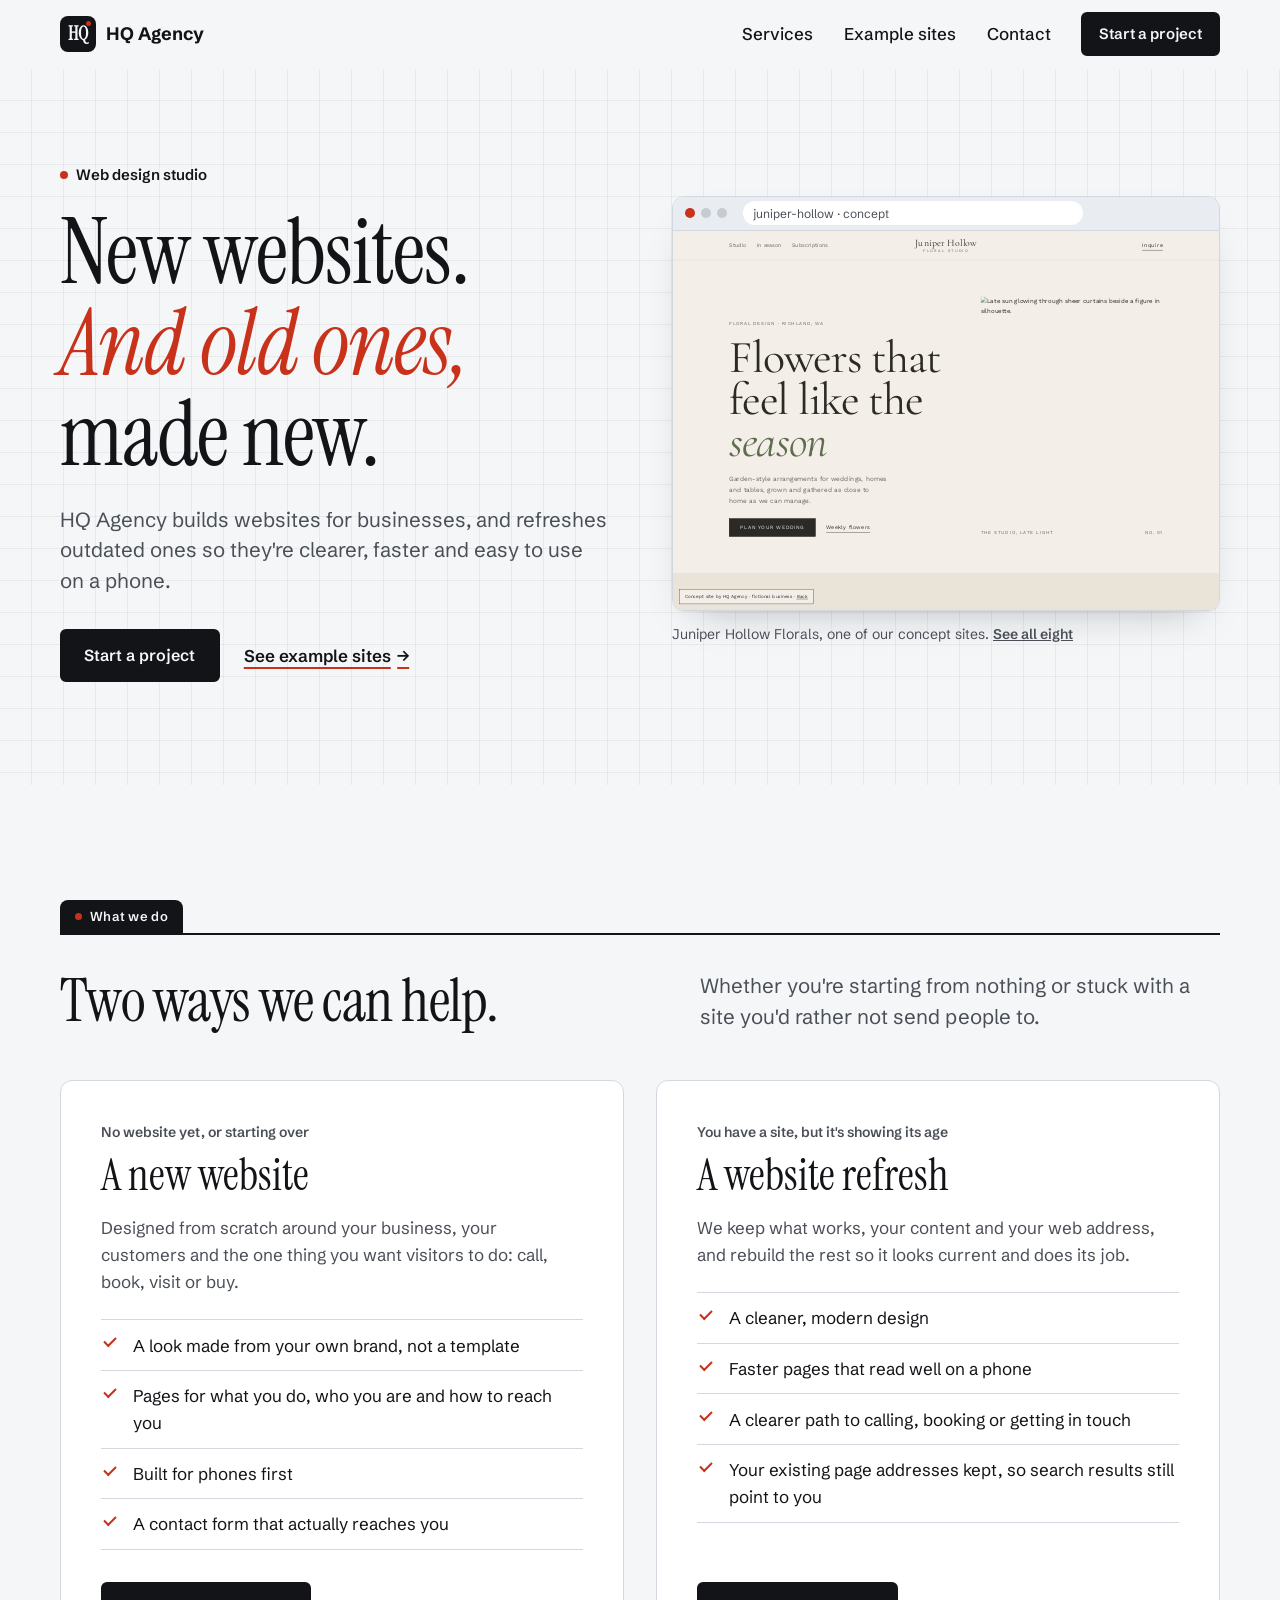
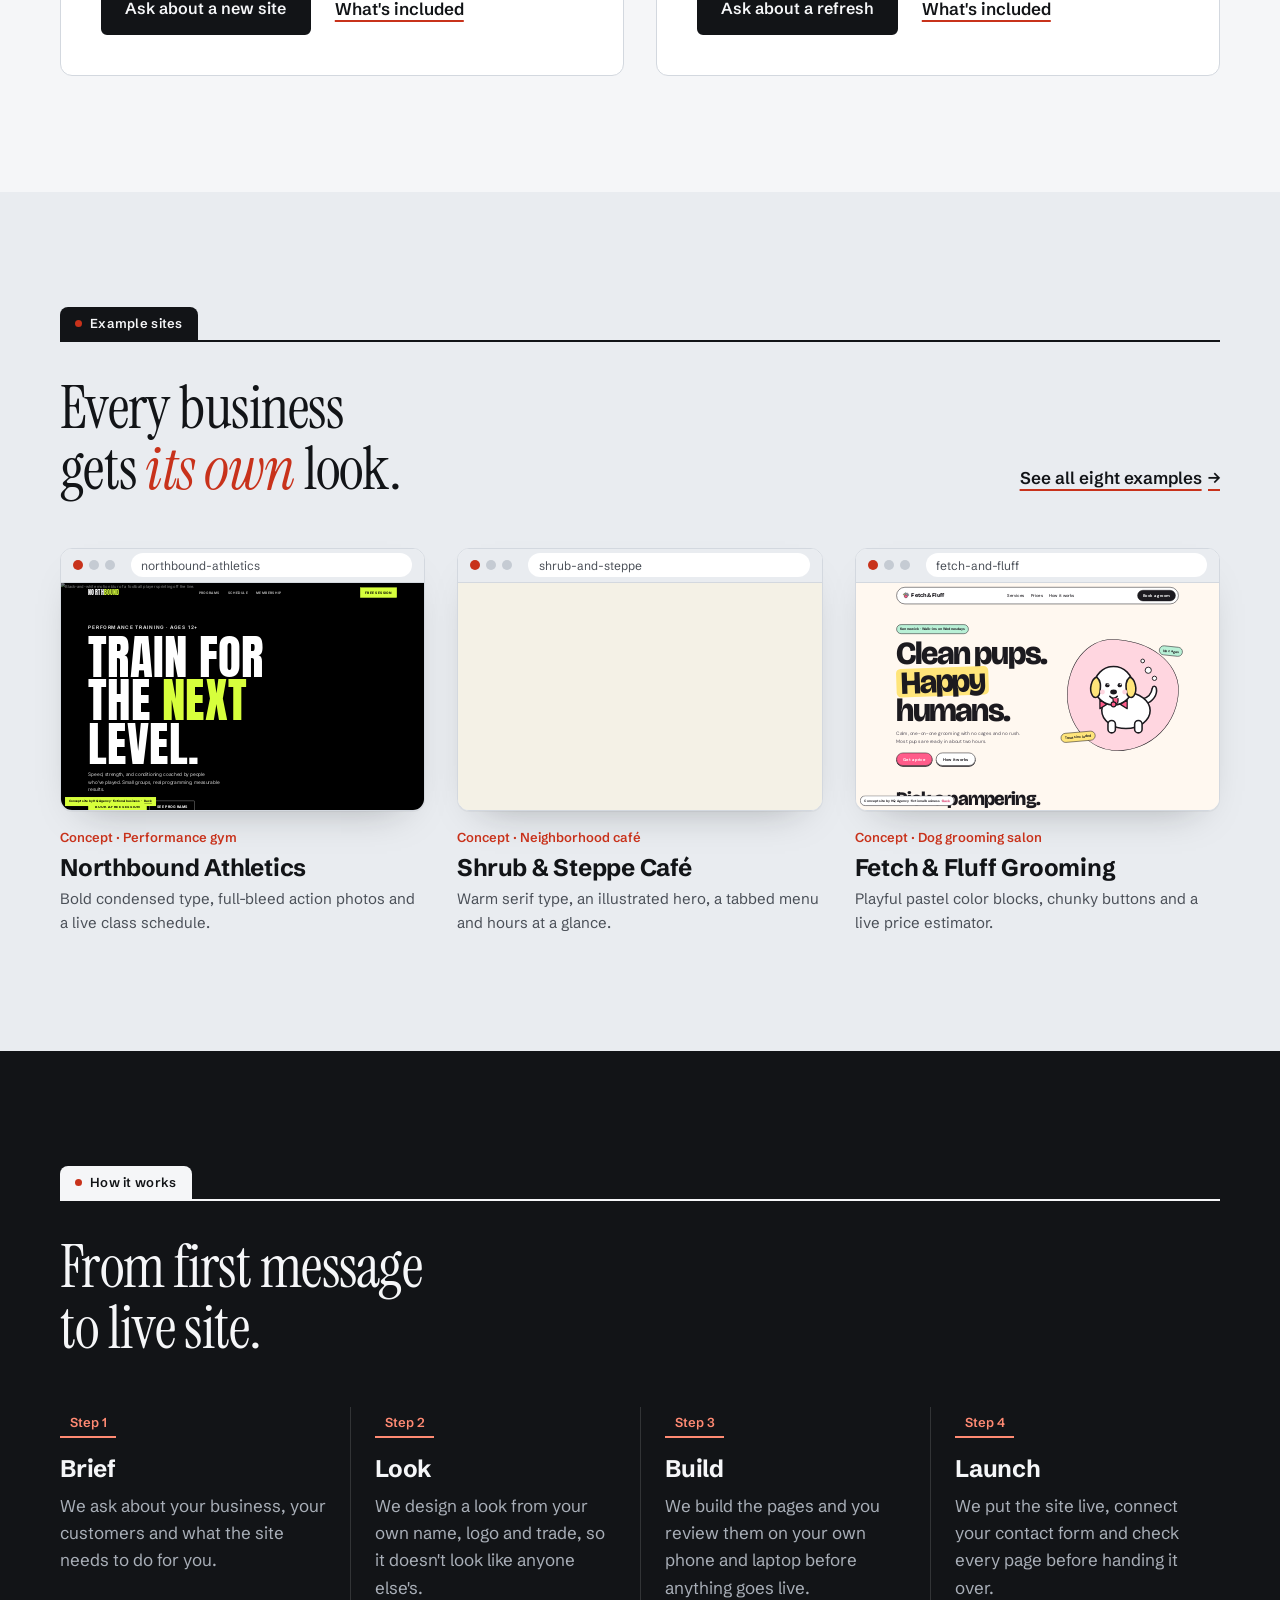
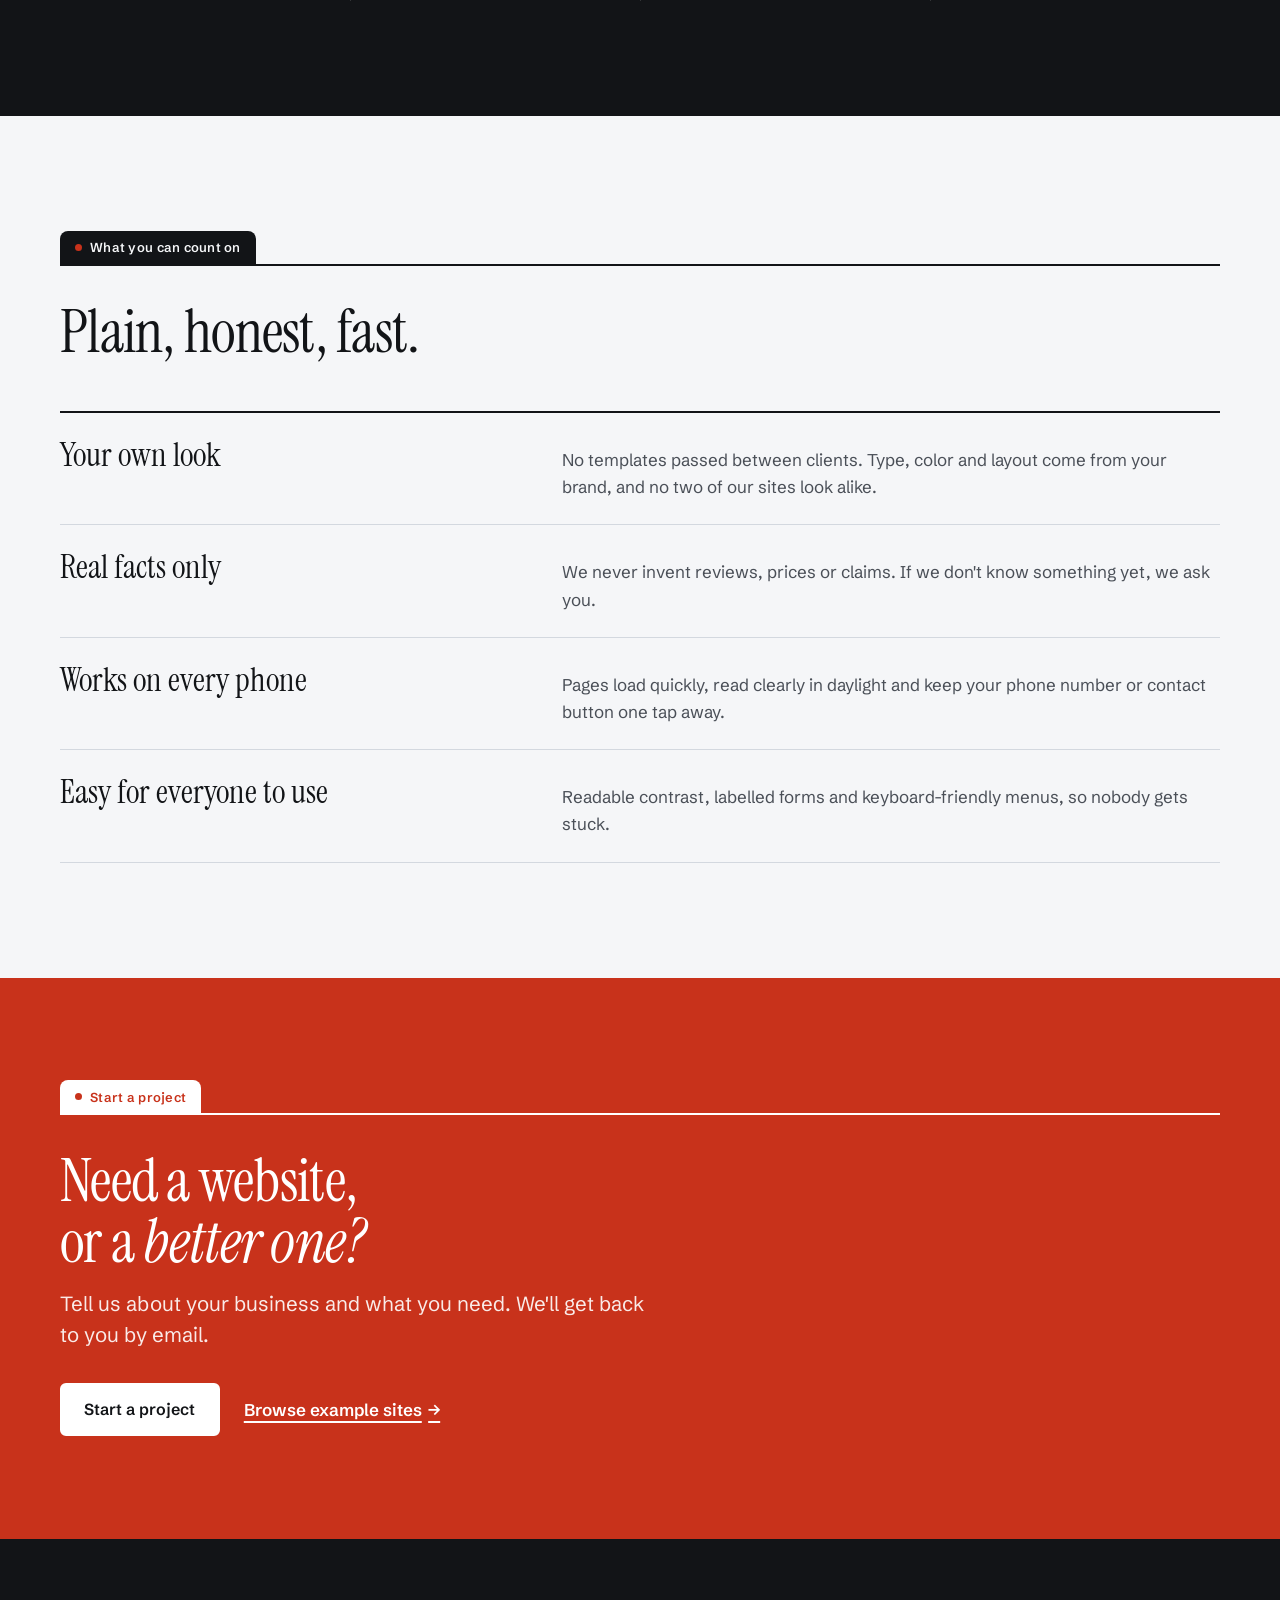
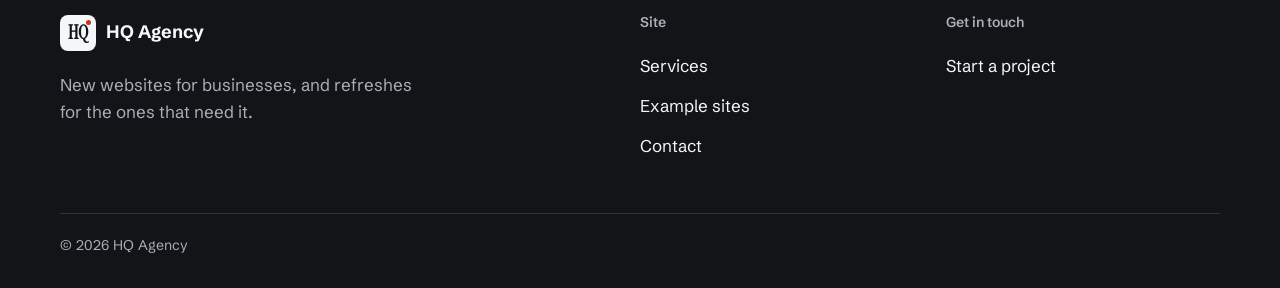
==== index.html @ f7edb9dc "HQ Agency website: home, services, example sites, contact Co-Authored-By: Claude Opus 5.5 <noreply@a" ====
<!doctype html>
<html lang="en">
<head>
  <meta charset="utf-8" />
  <meta name="viewport" content="width=device-width, initial-scale=1" />
  <title>HQ Agency | Website design and website refreshes</title>
  <meta name="description" content="HQ Agency designs new websites for businesses and refreshes old ones so they're clearer, faster and easier to use on a phone." />
  <meta name="theme-color" content="#f5f6f8" />
  <meta property="og:title" content="HQ Agency | Website design and website refreshes" />
  <meta property="og:description" content="New websites for businesses, and refreshes for old ones." />
  <meta property="og:type" content="website" />
  <link rel="icon" href="favicon.svg" type="image/svg+xml" />
  <link rel="preconnect" href="https://fonts.googleapis.com" />
  <link rel="preconnect" href="https://fonts.gstatic.com" crossorigin />
  <link rel="stylesheet" href="https://fonts.googleapis.com/css2?family=Instrument+Serif:ital@0;1&family=Schibsted+Grotesk:wght@400;500;600;700&display=swap" />
  <link rel="stylesheet" href="css/styles.css" />
  <script type="application/ld+json">
  { "@context": "https://schema.org", "@type": "ProfessionalService", "name": "HQ Agency", "description": "Website design for businesses: new websites and website refreshes." }
  </script>
</head>
<body>
  <a class="skip-link" href="#main">Skip to content</a>

  <header class="site-header">
    <div class="container site-header__inner">
      <a class="brand" href="index.html" aria-label="HQ Agency home"><span class="brand__mark" aria-hidden="true">HQ</span>HQ Agency</a>
      <button class="menu-toggle" type="button" aria-expanded="false" aria-controls="site-nav"><span>Menu</span></button>
      <nav class="nav" id="site-nav" aria-label="Main">
        <a href="services.html">Services</a>
        <a href="work.html">Example sites</a>
        <a href="contact.html">Contact</a>
        <a class="btn btn--sm" href="contact.html">Start a project</a>
      </nav>
    </div>
  </header>

  <main id="main">
    <section class="hero" aria-labelledby="hero-title">
      <div class="container hero__grid">
        <div>
          <p class="hero__label">Web design studio</p>
          <h1 class="display h1" id="hero-title">New websites. <em>And old ones,</em> made new.</h1>
          <p class="lede">HQ Agency builds websites for businesses, and refreshes outdated ones so they're clearer, faster and easy to use on a phone.</p>
          <div class="actions">
            <a class="btn" href="contact.html">Start a project</a>
            <a class="text-link" href="work.html">See example sites <span aria-hidden="true">&rarr;</span></a>
          </div>
        </div>
        <figure>
          <div class="browser hero__preview">
            <div class="browser__bar" aria-hidden="true"><i></i><i></i><i></i><span class="browser__url">juniper-hollow · concept</span></div>
            <div class="screen"><iframe src="examples/juniper-hollow/" title="Preview of the Juniper Hollow Florals concept site" tabindex="-1" aria-hidden="true"></iframe></div>
          </div>
          <figcaption class="hero__caption">Juniper Hollow Florals, one of our concept sites. <a href="work.html">See all eight</a></figcaption>
        </figure>
      </div>
    </section>

    <section class="section" aria-labelledby="offers-title">
      <div class="container">
        <p class="tab"><span>What we do</span></p>
        <div class="section-head">
          <h2 class="display h2" id="offers-title">Two ways we can help.</h2>
          <p class="lede">Whether you're starting from nothing or stuck with a site you'd rather not send people to.</p>
        </div>
        <div class="offers">
          <article class="offer">
            <p class="offer__kind">No website yet, or starting over</p>
            <h3>A new website</h3>
            <p>Designed from scratch around your business, your customers and the one thing you want visitors to do: call, book, visit or buy.</p>
            <ul class="checklist">
              <li>A look made from your own brand, not a template</li>
              <li>Pages for what you do, who you are and how to reach you</li>
              <li>Built for phones first</li>
              <li>A contact form that actually reaches you</li>
            </ul>
            <div class="actions">
              <a class="btn" href="contact.html?type=new">Ask about a new site</a>
              <a class="text-link" href="services.html#new">What's included</a>
            </div>
          </article>
          <article class="offer">
            <p class="offer__kind">You have a site, but it's showing its age</p>
            <h3>A website refresh</h3>
            <p>We keep what works, your content and your web address, and rebuild the rest so it looks current and does its job.</p>
            <ul class="checklist">
              <li>A cleaner, modern design</li>
              <li>Faster pages that read well on a phone</li>
              <li>A clearer path to calling, booking or getting in touch</li>
              <li>Your existing page addresses kept, so search results still point to you</li>
            </ul>
            <div class="actions">
              <a class="btn" href="contact.html?type=refresh">Ask about a refresh</a>
              <a class="text-link" href="services.html#refresh">What's included</a>
            </div>
          </article>
        </div>
      </div>
    </section>

    <section class="section band" aria-labelledby="work-title">
      <div class="container">
        <p class="tab"><span>Example sites</span></p>
        <div class="section-head">
          <h2 class="display h2" id="work-title">Every business gets <em>its own</em> look.</h2>
          <a class="text-link" href="work.html">See all eight examples <span aria-hidden="true">&rarr;</span></a>
        </div>
        <ul class="examples-grid is-3">
          <li class="example">
            <div class="browser">
              <div class="browser__bar" aria-hidden="true"><i></i><i></i><i></i><span class="browser__url">northbound-athletics</span></div>
              <div class="screen"><iframe src="examples/northbound-athletics/" title="Preview of the Northbound Athletics concept site" loading="lazy" tabindex="-1" aria-hidden="true"></iframe></div>
            </div>
            <div class="example__body">
              <p class="example__meta">Concept · Performance gym</p>
              <h3 class="h3"><a class="example__link" href="examples/northbound-athletics/" target="_blank" rel="noopener">Northbound Athletics<span class="visually-hidden"> (opens in a new tab)</span></a></h3>
              <p class="example__text">Bold condensed type, full-bleed action photos and a live class schedule.</p>
            </div>
          </li>
          <li class="example">
            <div class="browser">
              <div class="browser__bar" aria-hidden="true"><i></i><i></i><i></i><span class="browser__url">shrub-and-steppe</span></div>
              <div class="screen"><iframe src="examples/shrub-and-steppe/" title="Preview of the Shrub and Steppe Café concept site" loading="lazy" tabindex="-1" aria-hidden="true"></iframe></div>
            </div>
            <div class="example__body">
              <p class="example__meta">Concept · Neighborhood café</p>
              <h3 class="h3"><a class="example__link" href="examples/shrub-and-steppe/" target="_blank" rel="noopener">Shrub &amp; Steppe Café<span class="visually-hidden"> (opens in a new tab)</span></a></h3>
              <p class="example__text">Warm serif type, an illustrated hero, a tabbed menu and hours at a glance.</p>
            </div>
          </li>
          <li class="example">
            <div class="browser">
              <div class="browser__bar" aria-hidden="true"><i></i><i></i><i></i><span class="browser__url">fetch-and-fluff</span></div>
              <div class="screen"><iframe src="examples/fetch-and-fluff/" title="Preview of the Fetch and Fluff Grooming concept site" loading="lazy" tabindex="-1" aria-hidden="true"></iframe></div>
            </div>
            <div class="example__body">
              <p class="example__meta">Concept · Dog grooming salon</p>
              <h3 class="h3"><a class="example__link" href="examples/fetch-and-fluff/" target="_blank" rel="noopener">Fetch &amp; Fluff Grooming<span class="visually-hidden"> (opens in a new tab)</span></a></h3>
              <p class="example__text">Playful pastel color blocks, chunky buttons and a live price estimator.</p>
            </div>
          </li>
        </ul>
      </div>
    </section>

    <section class="section dark" aria-labelledby="process-title">
      <div class="container">
        <p class="tab"><span>How it works</span></p>
        <div class="section-head">
          <h2 class="display h2" id="process-title">From first message to live site.</h2>
        </div>
        <ol class="steps">
          <li><h3 class="h3">Brief</h3><p>We ask about your business, your customers and what the site needs to do for you.</p></li>
          <li><h3 class="h3">Look</h3><p>We design a look from your own name, logo and trade, so it doesn't look like anyone else's.</p></li>
          <li><h3 class="h3">Build</h3><p>We build the pages and you review them on your own phone and laptop before anything goes live.</p></li>
          <li><h3 class="h3">Launch</h3><p>We put the site live, connect your contact form and check every page before handing it over.</p></li>
        </ol>
      </div>
    </section>

    <section class="section" aria-labelledby="rules-title">
      <div class="container">
        <p class="tab"><span>What you can count on</span></p>
        <div class="section-head">
          <h2 class="display h2" id="rules-title">Plain, honest, fast.</h2>
        </div>
        <div class="rows">
          <div class="row"><h3>Your own look</h3><p>No templates passed between clients. Type, color and layout come from your brand, and no two of our sites look alike.</p></div>
          <div class="row"><h3>Real facts only</h3><p>We never invent reviews, prices or claims. If we don't know something yet, we ask you.</p></div>
          <div class="row"><h3>Works on every phone</h3><p>Pages load quickly, read clearly in daylight and keep your phone number or contact button one tap away.</p></div>
          <div class="row"><h3>Easy for everyone to use</h3><p>Readable contrast, labelled forms and keyboard-friendly menus, so nobody gets stuck.</p></div>
        </div>
      </div>
    </section>

    <section class="red cta" aria-labelledby="cta-title">
      <div class="container">
        <p class="tab"><span>Start a project</span></p>
        <h2 class="display h2" id="cta-title">Need a website, or a <em>better one?</em></h2>
        <p class="lede">Tell us about your business and what you need. We'll get back to you by email.</p>
        <div class="actions">
          <a class="btn btn--light" href="contact.html">Start a project</a>
          <a class="text-link" href="work.html">Browse example sites <span aria-hidden="true">&rarr;</span></a>
        </div>
      </div>
    </section>
  </main>

  <footer class="site-footer">
    <div class="container">
      <div class="footer__top">
        <div>
          <a class="brand" href="index.html"><span class="brand__mark" aria-hidden="true">HQ</span>HQ Agency</a>
          <p class="footer__blurb">New websites for businesses, and refreshes for the ones that need it.</p>
        </div>
        <div class="footer__col">
          <h2>Site</h2>
          <ul>
            <li><a href="services.html">Services</a></li>
            <li><a href="work.html">Example sites</a></li>
            <li><a href="contact.html">Contact</a></li>
          </ul>
        </div>
        <div class="footer__col">
          <h2>Get in touch</h2>
          <ul>
            <li><a href="contact.html">Start a project</a></li>
            <li data-hq-wrap><span data-hq="email"></span></li>
            <li data-hq-wrap><span data-hq="phone"></span></li>
            <li data-hq-wrap><span data-hq="instagram"></span></li>
          </ul>
        </div>
      </div>
      <div class="footer__bottom">
        <p>&copy; <span data-year>2026</span> HQ Agency</p>
        <p data-hq-wrap><span data-hq="location"></span></p>
      </div>
    </div>
  </footer>

  <script src="js/config.js"></script>
  <script src="js/main.js"></script>
</body>
</html>
---- css/styles.css ----
/* =========================================================================
   HQ Agency: site styles
   Look (see BRIEF.md → Distinctness): Instrument Serif display in sentence
   case + Schibsted Grotesk text, cool white with ink and one signal red,
   browser-window frames, tab-shaped section labels, faint wireframe grid.
   ========================================================================= */

:root {
  /* Color. Contrast notes are against the background named. */
  --bg:        #f5f6f8;  /* cool white page background */
  --bg-2:      #e9ecf0;  /* alternate band */
  --surface:   #ffffff;  /* cards, form fields */
  --ink:       #121417;  /* text, dark sections (≈17.5:1 on --bg) */
  --ink-2:     #1d2025;  /* placeholders and panels on dark */
  --text-2:    #4a4f57;  /* secondary text (≈7.9:1 on --bg) */
  --line:      #d3d8df;  /* rules on light */
  --on-ink:    #f5f6f8;  /* text on ink (≈17.5:1) */
  --on-ink-2:  #a9afb8;  /* secondary text on ink (≈8.4:1) */
  --line-ink:  rgba(245, 246, 248, 0.14);
  --red:       #c8321b;  /* signal red: white on red ≈5.3:1, red on --bg ≈4.9:1 */
  --red-dark:  #a82814;  /* hover */
  --error:     #b0261a;
  --grid:      rgba(18, 20, 23, 0.055); /* wireframe grid lines */

  /* Type */
  --font-display: "Instrument Serif", Georgia, "Times New Roman", serif;
  --font-sans: "Schibsted Grotesk", "Helvetica Neue", Arial, system-ui, sans-serif;

  /* Layout */
  --max: 1240px;
  --gutter: clamp(1rem, 4vw, 2.5rem);
  --section: clamp(4rem, 9vw, 7.5rem);
  --radius: 6px;       /* buttons, fields */
  --radius-lg: 12px;   /* browser frames */
  --header-h: 68px;
  --ease: cubic-bezier(0.25, 0.8, 0.25, 1);
}

/* ---------- Base ---------- */
*, *::before, *::after { box-sizing: border-box; }
html { -webkit-text-size-adjust: 100%; scroll-padding-top: calc(var(--header-h) + 1rem); }
body {
  margin: 0;
  background: var(--bg);
  color: var(--ink);
  font-family: var(--font-sans);
  font-size: 1.0625rem;
  line-height: 1.6;
  -webkit-font-smoothing: antialiased;
}
img, iframe { display: block; max-width: 100%; }
img { height: auto; }
a { color: inherit; }
h1, h2, h3, p, ul, ol, dl, dd, figure { margin: 0; }
ul, ol { padding: 0; list-style: none; }
button, input, select, textarea { font: inherit; color: inherit; }

:focus-visible { outline: 3px solid var(--red); outline-offset: 3px; border-radius: 2px; }
.dark :focus-visible, .red :focus-visible { outline-color: var(--on-ink); }

.visually-hidden {
  position: absolute !important; width: 1px; height: 1px; padding: 0; margin: -1px;
  overflow: hidden; clip: rect(0 0 0 0); white-space: nowrap; border: 0;
}
.skip-link {
  position: absolute; left: 1rem; top: -100px; z-index: 100;
  background: var(--ink); color: var(--on-ink); padding: 0.75rem 1rem; border-radius: var(--radius);
  text-decoration: none; font-weight: 600;
}
.skip-link:focus { top: 1rem; }

.container { width: 100%; max-width: var(--max); margin-inline: auto; padding-inline: var(--gutter); }
.section { padding-block: var(--section); }
.band { background: var(--bg-2); }
.dark { background: var(--ink); color: var(--on-ink); }
.red { background: var(--red); color: #fff; }

/* ---------- Type ---------- */
.display {
  font-family: var(--font-display);
  font-weight: 400;
  line-height: 1.02;
  letter-spacing: -0.012em;
  text-wrap: balance;
}
.h1 { font-size: clamp(2.75rem, 7vw, 5.75rem); max-width: 15ch; }
.h2 { font-size: clamp(2.2rem, 4.8vw, 3.75rem); max-width: 18ch; }
.h3 { font-size: clamp(1.25rem, 2vw, 1.5rem); font-weight: 700; line-height: 1.25; letter-spacing: -0.01em; }
.display em { font-style: italic; color: var(--red); }
.dark .display em { color: #ff8a73; } /* ≈7.6:1 on ink */
.red .display em { color: #fff; }
.lede { font-size: clamp(1.125rem, 1.6vw, 1.3rem); line-height: 1.5; color: var(--text-2); max-width: 46ch; }
.dark .lede { color: var(--on-ink-2); }
.prose { color: var(--text-2); max-width: 62ch; }
.prose p + p { margin-top: 1em; }
.muted { color: var(--text-2); }
.dark .muted { color: var(--on-ink-2); }

/* Section label: a browser tab sitting on a rule */
.tab {
  display: flex; align-items: flex-end;
  border-bottom: 2px solid currentColor;
  margin-bottom: clamp(1.5rem, 3vw, 2.25rem);
  font-size: 0.8125rem; font-weight: 600; letter-spacing: 0.02em;
}
.tab span {
  display: inline-flex; align-items: center; gap: 0.5rem;
  padding: 0.4rem 0.95rem 0.35rem;
  background: var(--ink); color: var(--on-ink);
  border-radius: 8px 8px 0 0;
}
.tab span::before { content: ""; width: 7px; height: 7px; border-radius: 50%; background: var(--red); }
.dark .tab span { background: var(--on-ink); color: var(--ink); }
.red .tab span { background: #fff; color: var(--red); }
.red .tab span::before { background: var(--red); }

/* ---------- Buttons & links ---------- */
.btn {
  display: inline-flex; align-items: center; justify-content: center; gap: 0.5rem;
  min-height: 50px; padding: 0.75rem 1.4rem;
  border: 2px solid var(--ink); border-radius: var(--radius);
  background: var(--ink); color: var(--on-ink);
  font-weight: 600; font-size: 1rem; text-decoration: none; cursor: pointer;
  transition: background 0.2s, border-color 0.2s, color 0.2s;
}
.btn:hover { background: var(--red); border-color: var(--red); color: #fff; }
.btn--outline { background: transparent; color: var(--ink); }
.btn--outline:hover { background: var(--ink); border-color: var(--ink); color: var(--on-ink); }
.btn--light { background: #fff; border-color: #fff; color: var(--ink); }
.btn--light:hover { background: var(--ink); border-color: var(--ink); color: #fff; }
.btn--sm { min-height: 44px; padding: 0.5rem 1rem; font-size: 0.9375rem; }
.text-link {
  display: inline-flex; align-items: center; gap: 0.4rem; min-height: 44px;
  font-weight: 600; text-decoration: underline; text-decoration-thickness: 2px; text-underline-offset: 5px;
  text-decoration-color: var(--red);
}
.text-link:hover { color: var(--red); }
.dark .text-link { text-decoration-color: #ff8a73; }
.dark .text-link:hover { color: #ff8a73; }
.actions { display: flex; flex-wrap: wrap; align-items: center; gap: 0.75rem 1.5rem; }

/* ---------- Header ---------- */
.site-header {
  position: sticky; top: 0; z-index: 50;
  background: var(--bg);
  border-bottom: 1px solid transparent;
  transition: border-color 0.2s;
}
.site-header.is-scrolled { border-bottom-color: var(--line); }
.site-header__inner { display: flex; align-items: center; gap: 1.5rem; height: var(--header-h); }
.brand { display: inline-flex; align-items: center; gap: 0.6rem; text-decoration: none; font-weight: 700; font-size: 1.125rem; white-space: nowrap; min-height: 44px; }
.brand__mark {
  display: grid; place-items: center; width: 36px; height: 36px;
  background: var(--ink); color: var(--on-ink); border-radius: 8px;
  font-family: var(--font-display); font-size: 1.2rem; line-height: 1; letter-spacing: 0.01em;
  position: relative;
}
.brand__mark::after { content: ""; position: absolute; top: 5px; right: 5px; width: 5px; height: 5px; border-radius: 50%; background: var(--red); }
.nav { margin-left: auto; display: flex; align-items: center; gap: 0.25rem; }
.nav a:not(.btn) {
  display: inline-flex; align-items: center; min-height: 44px; padding: 0 0.85rem;
  text-decoration: none; font-weight: 500; border-radius: var(--radius);
}
.nav a:not(.btn):hover { background: var(--bg-2); }
.nav a[aria-current="page"] { text-decoration: underline; text-decoration-color: var(--red); text-decoration-thickness: 2px; text-underline-offset: 6px; }
.nav .btn { margin-left: 0.75rem; }
.menu-toggle { display: none; }

@media (max-width: 760px) {
  .menu-toggle {
    display: inline-flex; align-items: center; gap: 0.5rem; margin-left: auto;
    min-height: 44px; padding: 0 1rem; border: 2px solid var(--ink); border-radius: var(--radius);
    background: transparent; font-weight: 600; cursor: pointer;
  }
  .nav {
    position: fixed; inset: var(--header-h) 0 0; z-index: 49;
    flex-direction: column; align-items: stretch; gap: 0;
    padding: 1rem var(--gutter) 2rem; background: var(--bg);
    border-top: 1px solid var(--line);
    visibility: hidden; opacity: 0; transition: opacity 0.2s, visibility 0.2s;
  }
  .nav.is-open { visibility: visible; opacity: 1; }
  .nav a:not(.btn) { font-family: var(--font-display); font-size: 2.25rem; min-height: 64px; padding: 0; border-bottom: 1px solid var(--line); border-radius: 0; }
  .nav a:not(.btn):hover { background: none; color: var(--red); }
  .nav .btn { margin: 1.5rem 0 0; }
  body.menu-open { overflow: hidden; }
}

/* ---------- Browser frame (the site's motif) ---------- */
.browser {
  background: var(--surface);
  border: 1px solid var(--line);
  border-radius: var(--radius-lg);
  overflow: hidden;
  box-shadow: 0 1px 0 rgba(18, 20, 23, 0.04), 0 18px 40px -24px rgba(18, 20, 23, 0.35);
}
.browser__bar {
  display: flex; align-items: center; gap: 6px; height: 34px; padding: 0 12px;
  background: var(--bg-2); border-bottom: 1px solid var(--line);
}
.browser__bar i { width: 10px; height: 10px; border-radius: 50%; background: #c5cbd3; }
.browser__bar i:first-child { background: var(--red); }
.browser__url {
  margin-left: 10px; flex: 1; min-width: 0; max-width: 340px;
  padding: 0.15rem 0.65rem; border-radius: 999px; background: var(--surface);
  font-size: 0.75rem; color: var(--text-2); white-space: nowrap; overflow: hidden; text-overflow: ellipsis;
}
.dark .browser { background: var(--ink-2); border-color: var(--line-ink); box-shadow: none; }
.dark .browser__bar { background: #262a30; border-color: var(--line-ink); }
.dark .browser__bar i { background: #4a4f57; }
.dark .browser__bar i:first-child { background: #ff8a73; }
.dark .browser__url { background: var(--ink); color: var(--on-ink-2); }

/* Live preview: an iframe drawn at a real screen width, scaled to fit */
.screen { position: relative; overflow: hidden; aspect-ratio: var(--vw, 1440) / var(--vh, 900); background: var(--bg-2); }
.screen iframe {
  position: absolute; top: 0; left: 0; border: 0; max-width: none;
  width: calc(var(--vw, 1440) * 1px); height: calc(var(--vh, 900) * 1px);
  transform: scale(var(--s, 0.3)); transform-origin: 0 0;
  pointer-events: none;
}

/* ---------- Hero ---------- */
.hero {
  position: relative;
  padding-block: clamp(3rem, 7vw, 6rem) clamp(4rem, 8vw, 7rem);
  background-color: var(--bg);
  background-image:
    linear-gradient(var(--grid) 1px, transparent 1px),
    linear-gradient(90deg, var(--grid) 1px, transparent 1px);
  background-size: 32px 32px;
  background-position: -1px -1px;
}
.hero__grid { display: grid; grid-template-columns: 1fr; gap: clamp(2.5rem, 5vw, 4rem); align-items: center; }
@media (min-width: 960px) { .hero__grid { grid-template-columns: 6fr 6fr; } }
.hero__label { font-weight: 600; font-size: 0.9375rem; display: inline-flex; align-items: center; gap: 0.5rem; margin-bottom: 1.25rem; }
.hero__label::before { content: ""; width: 8px; height: 8px; border-radius: 50%; background: var(--red); }
.hero .lede { margin-top: 1.5rem; }
.hero .actions { margin-top: 2rem; }
.hero__preview { --vw: 1440; --vh: 1000; }
.hero__caption { margin-top: 0.75rem; font-size: 0.875rem; color: var(--text-2); }
.hero__caption a { font-weight: 600; }

/* ---------- Page intro (inner pages) ---------- */
.page-intro {
  padding-block: clamp(3rem, 7vw, 5.5rem) clamp(2.5rem, 5vw, 3.5rem);
  background-image:
    linear-gradient(var(--grid) 1px, transparent 1px),
    linear-gradient(90deg, var(--grid) 1px, transparent 1px);
  background-size: 32px 32px;
  background-position: -1px -1px;
  border-bottom: 1px solid var(--line);
}
.page-intro .lede { margin-top: 1.25rem; }

/* ---------- Section head ---------- */
.section-head { display: flex; flex-wrap: wrap; align-items: flex-end; justify-content: space-between; gap: 1rem 2rem; margin-bottom: clamp(2rem, 4vw, 3rem); }
.section-head .lede { max-width: 40ch; }

/* ---------- Two offers (new site / refresh) ---------- */
.offers { display: grid; gap: clamp(1.25rem, 3vw, 2rem); }
@media (min-width: 860px) { .offers { grid-template-columns: 1fr 1fr; } }
.offer {
  display: flex; flex-direction: column;
  background: var(--surface); border: 1px solid var(--line); border-radius: var(--radius-lg);
  padding: clamp(1.5rem, 3.5vw, 2.5rem);
}
.offer__kind { font-size: 0.875rem; font-weight: 600; color: var(--red); }
.offer h3 { font-family: var(--font-display); font-weight: 400; font-size: clamp(2rem, 3.6vw, 2.75rem); line-height: 1.05; margin: 0.5rem 0 1rem; }
.offer > p { color: var(--text-2); }
.checklist { margin: 1.5rem 0 2rem; display: grid; gap: 0; border-top: 1px solid var(--line); }
.checklist li { position: relative; padding: 0.7rem 0 0.7rem 2rem; border-bottom: 1px solid var(--line); }
.checklist li::before {
  content: ""; position: absolute; left: 0.2rem; top: 1.05rem; width: 12px; height: 7px;
  border-left: 2px solid var(--red); border-bottom: 2px solid var(--red); transform: rotate(-45deg);
}
.offer .actions { margin-top: auto; }
.dark .checklist, .dark .checklist li { border-color: var(--line-ink); }

/* ---------- Example cards ---------- */
.examples-grid { list-style: none; padding: 0; display: grid; gap: clamp(1.75rem, 3.5vw, 2.5rem) clamp(1.25rem, 2.5vw, 2rem); grid-template-columns: 1fr; }
@media (min-width: 700px) { .examples-grid { grid-template-columns: repeat(2, 1fr); } }
@media (min-width: 960px) { .examples-grid.is-3 { grid-template-columns: repeat(3, 1fr); } }
.examples-grid[data-view="tablet"] { --vw: 820; --vh: 1100; }
.examples-grid[data-view="phone"] { --vw: 390; --vh: 780; grid-template-columns: repeat(auto-fill, minmax(min(240px, 100%), 1fr)); }
.example { position: relative; display: flex; flex-direction: column; }
.examples-grid { --vw: 1440; --vh: 900; }
.example .browser { transition: transform 0.25s var(--ease), border-color 0.25s; }
.examples-grid[data-view="phone"] .example .browser { border-radius: 28px; padding: 8px; background: var(--ink); border-color: var(--ink); }
.examples-grid[data-view="phone"] .example .browser__bar,
.examples-grid[data-view="tablet"] .example .browser__bar { display: none; }
.examples-grid[data-view="phone"] .example .screen { border-radius: 21px; }
.examples-grid[data-view="tablet"] .example .browser { border-radius: 20px; padding: 10px; background: var(--ink); border-color: var(--ink); }
.examples-grid[data-view="tablet"] .example .screen { border-radius: 11px; }
.example:hover .browser { transform: translateY(-4px); }
.example__body { padding-top: 1rem; display: grid; gap: 0.3rem; }
.example__meta { font-size: 0.8125rem; font-weight: 600; color: var(--red); }
.dark .example__meta { color: #ff8a73; }
.example__text { color: var(--text-2); font-size: 0.9375rem; }
.dark .example__text { color: var(--on-ink-2); }
.example__link { justify-self: start; text-decoration: none; }
.example__link::after { content: ""; position: absolute; inset: 0; } /* whole card is the link target */
.example__link:hover { color: var(--red); }
.example__open { font-size: 0.875rem; font-weight: 600; text-decoration: underline; text-decoration-color: var(--red); text-underline-offset: 4px; }

.view-switch { display: inline-flex; gap: 4px; padding: 4px; border: 1px solid var(--line); border-radius: 10px; background: var(--surface); }
.view-switch button {
  min-height: 40px; padding: 0 1rem; border: 0; border-radius: 7px; background: transparent;
  font-weight: 600; font-size: 0.9375rem; cursor: pointer; color: var(--text-2);
}
.view-switch button:hover { color: var(--ink); }
.view-switch button[aria-pressed="true"] { background: var(--ink); color: var(--on-ink); }
.note {
  margin-top: clamp(2rem, 4vw, 3rem); padding: 1rem 1.25rem; border-left: 3px solid var(--red);
  background: var(--surface); color: var(--text-2); font-size: 0.9375rem; max-width: 70ch;
}

/* ---------- Process ---------- */
.steps { display: grid; gap: 0; counter-reset: step; border-top: 1px solid var(--line-ink); }
@media (min-width: 860px) { .steps { grid-template-columns: repeat(4, 1fr); border-top: 0; } }
.steps li { counter-increment: step; padding: 1.5rem 0; border-bottom: 1px solid var(--line-ink); }
@media (min-width: 860px) {
  .steps li { padding: 0 1.5rem 0 0; border-bottom: 0; }
  .steps li + li { padding-left: 1.5rem; border-left: 1px solid var(--line-ink); }
}
.steps li::before {
  content: "Step " counter(step);
  display: inline-block; margin-bottom: 1rem; padding: 0.2rem 0.6rem; border-radius: 6px 6px 0 0;
  border-bottom: 2px solid #ff8a73; font-size: 0.8125rem; font-weight: 600; color: #ff8a73;
}
.steps h3 { margin-bottom: 0.5rem; }
.steps p { color: var(--on-ink-2); }

/* ---------- Principles (text rows, no icon cards) ---------- */
.rows { border-top: 2px solid var(--ink); }
.row { display: grid; gap: 0.5rem 2rem; padding: 1.5rem 0; border-bottom: 1px solid var(--line); }
@media (min-width: 760px) { .row { grid-template-columns: 5fr 7fr; align-items: baseline; } }
.row h3 { font-family: var(--font-display); font-weight: 400; font-size: clamp(1.6rem, 2.6vw, 2.1rem); line-height: 1.1; }
.row p { color: var(--text-2); }

/* ---------- Split (services page) ---------- */
.split { display: grid; gap: clamp(2rem, 5vw, 4rem); }
@media (min-width: 900px) { .split { grid-template-columns: 5fr 7fr; align-items: start; } .split--flip > :first-child { order: 2; } }
.split + .split { margin-top: clamp(4rem, 8vw, 6rem); padding-top: clamp(4rem, 8vw, 6rem); border-top: 1px solid var(--line); }
.split h2 { margin-bottom: 1rem; }
.fit { margin-top: 1.5rem; }
.fit h3 { font-size: 1rem; font-weight: 700; margin-bottom: 0.5rem; }
.fit ul { display: flex; flex-wrap: wrap; gap: 0.5rem; }
.fit li { padding: 0.35rem 0.8rem; border: 1px solid var(--line); border-radius: 6px; background: var(--surface); font-size: 0.9375rem; }

/* ---------- CTA band ---------- */
.cta { padding-block: clamp(4rem, 8vw, 6.5rem); }
.cta .h2 { max-width: 20ch; }
.cta p.lede { color: rgba(255, 255, 255, 0.9); margin-top: 1rem; }
.cta .actions { margin-top: 2rem; }
.cta .text-link { text-decoration-color: #fff; }
.cta .text-link:hover { color: #fff; opacity: 0.85; }

/* ---------- Contact ---------- */
.contact-grid { display: grid; gap: clamp(2rem, 5vw, 3.5rem); }
@media (min-width: 960px) { .contact-grid { grid-template-columns: 7fr 4fr; align-items: start; } }
.form { display: grid; gap: 1.25rem; grid-template-columns: 1fr; }
@media (min-width: 640px) { .form { grid-template-columns: 1fr 1fr; } }
.field { display: grid; gap: 0.4rem; align-content: start; }
.field--full { grid-column: 1 / -1; }
.field label, .field legend { font-weight: 600; font-size: 0.9375rem; }
.field label span, .field legend span { font-weight: 400; color: var(--text-2); }
.field input, .field select, .field textarea {
  width: 100%; min-height: 50px; padding: 0.7rem 0.9rem;
  background: var(--surface); border: 1.5px solid #9aa1ab; border-radius: var(--radius);
}
.field textarea { min-height: 160px; resize: vertical; }
.field input:focus-visible, .field select:focus-visible, .field textarea:focus-visible { outline-offset: 1px; border-color: var(--ink); }
.field [aria-invalid="true"] { border-color: var(--error); }
.hint { font-size: 0.875rem; color: var(--text-2); }
.error { font-size: 0.875rem; font-weight: 600; color: var(--error); min-height: 0; }
.error:empty { display: none; }
.choices { border: 0; padding: 0; margin: 0; display: grid; gap: 0.5rem; }
.choices legend { margin-bottom: 0.4rem; padding: 0; }
.choice-row { display: flex; flex-wrap: wrap; gap: 0.5rem; }
.choice { position: relative; }
.choice input { position: absolute; opacity: 0; width: 1px; height: 1px; }
.choice label {
  display: inline-flex; align-items: center; min-height: 46px; padding: 0 1.1rem;
  border: 1.5px solid #9aa1ab; border-radius: var(--radius); background: var(--surface);
  font-weight: 500; cursor: pointer;
}
.choice input:checked + label { background: var(--ink); border-color: var(--ink); color: var(--on-ink); }
.choice input:focus-visible + label { outline: 3px solid var(--red); outline-offset: 2px; }
.hp { position: absolute; left: -9999px; width: 1px; height: 1px; overflow: hidden; }
.form__submit { grid-column: 1 / -1; display: flex; flex-wrap: wrap; align-items: center; gap: 1rem 1.5rem; }
.form__note { font-size: 0.875rem; color: var(--text-2); max-width: 46ch; }
.error-summary, .form-result {
  grid-column: 1 / -1; padding: 1rem 1.25rem; border-radius: var(--radius);
}
.error-summary { border: 2px solid var(--error); background: #fff; }
.error-summary ul { margin-top: 0.5rem; padding-left: 1.2rem; list-style: disc; }
.error-summary a { color: var(--error); font-weight: 600; }
.form-result { border: 2px solid var(--ink); background: var(--surface); }
.form-result.is-ok { border-color: #1f7a4a; }
.form-result.is-warn { border-color: var(--red); }
.form-result h2 { font-size: 1.125rem; margin-bottom: 0.25rem; }
.setup-notice { grid-column: 1 / -1; padding: 0.75rem 1rem; border: 1px dashed var(--red); border-radius: var(--radius); font-size: 0.875rem; }

.contact-card { border-radius: var(--radius-lg); padding: clamp(1.5rem, 3vw, 2rem); position: sticky; top: calc(var(--header-h) + 1.5rem); }
.contact-card h2 { font-family: var(--font-display); font-weight: 400; font-size: 2rem; line-height: 1.1; margin-bottom: 1.25rem; }
.next-steps { counter-reset: n; display: grid; gap: 1rem; }
.next-steps li { counter-increment: n; display: grid; grid-template-columns: 2rem 1fr; gap: 0.75rem; color: var(--on-ink-2); }
.next-steps li::before {
  content: counter(n); display: grid; place-items: center; width: 2rem; height: 2rem; border-radius: 50%;
  background: var(--on-ink); color: var(--ink); font-weight: 700; font-size: 0.875rem;
}
.next-steps strong { color: var(--on-ink); display: block; }
.contact-card__direct { margin-top: 1.5rem; padding-top: 1.25rem; border-top: 1px solid var(--line-ink); }
.contact-card__direct a { font-weight: 600; color: var(--on-ink); }

/* ---------- Footer ---------- */
.site-footer { background: var(--ink); color: var(--on-ink); padding-block: clamp(3rem, 6vw, 4.5rem) 2rem; }
.footer__top { display: grid; gap: 2rem; }
@media (min-width: 760px) { .footer__top { grid-template-columns: 2fr 1fr 1fr; } }
.footer__top .brand__mark { background: var(--on-ink); color: var(--ink); }
.footer__blurb { margin-top: 1rem; color: var(--on-ink-2); max-width: 36ch; }
.footer__col h2 { font-size: 0.875rem; font-weight: 600; color: var(--on-ink-2); margin-bottom: 0.75rem; }
.footer__col a { display: inline-flex; min-height: 40px; align-items: center; text-decoration: none; }
.footer__col a:hover { text-decoration: underline; text-decoration-color: #ff8a73; text-underline-offset: 4px; }
.footer__bottom { margin-top: 3rem; padding-top: 1.25rem; border-top: 1px solid var(--line-ink); display: flex; flex-wrap: wrap; justify-content: space-between; gap: 0.5rem 1.5rem; font-size: 0.875rem; color: var(--on-ink-2); }

/* ---------- Motion ---------- */
@media (prefers-reduced-motion: reduce) {
  *, *::before, *::after { transition: none !important; animation: none !important; scroll-behavior: auto !important; }
  .example:hover .browser { transform: none; }
}
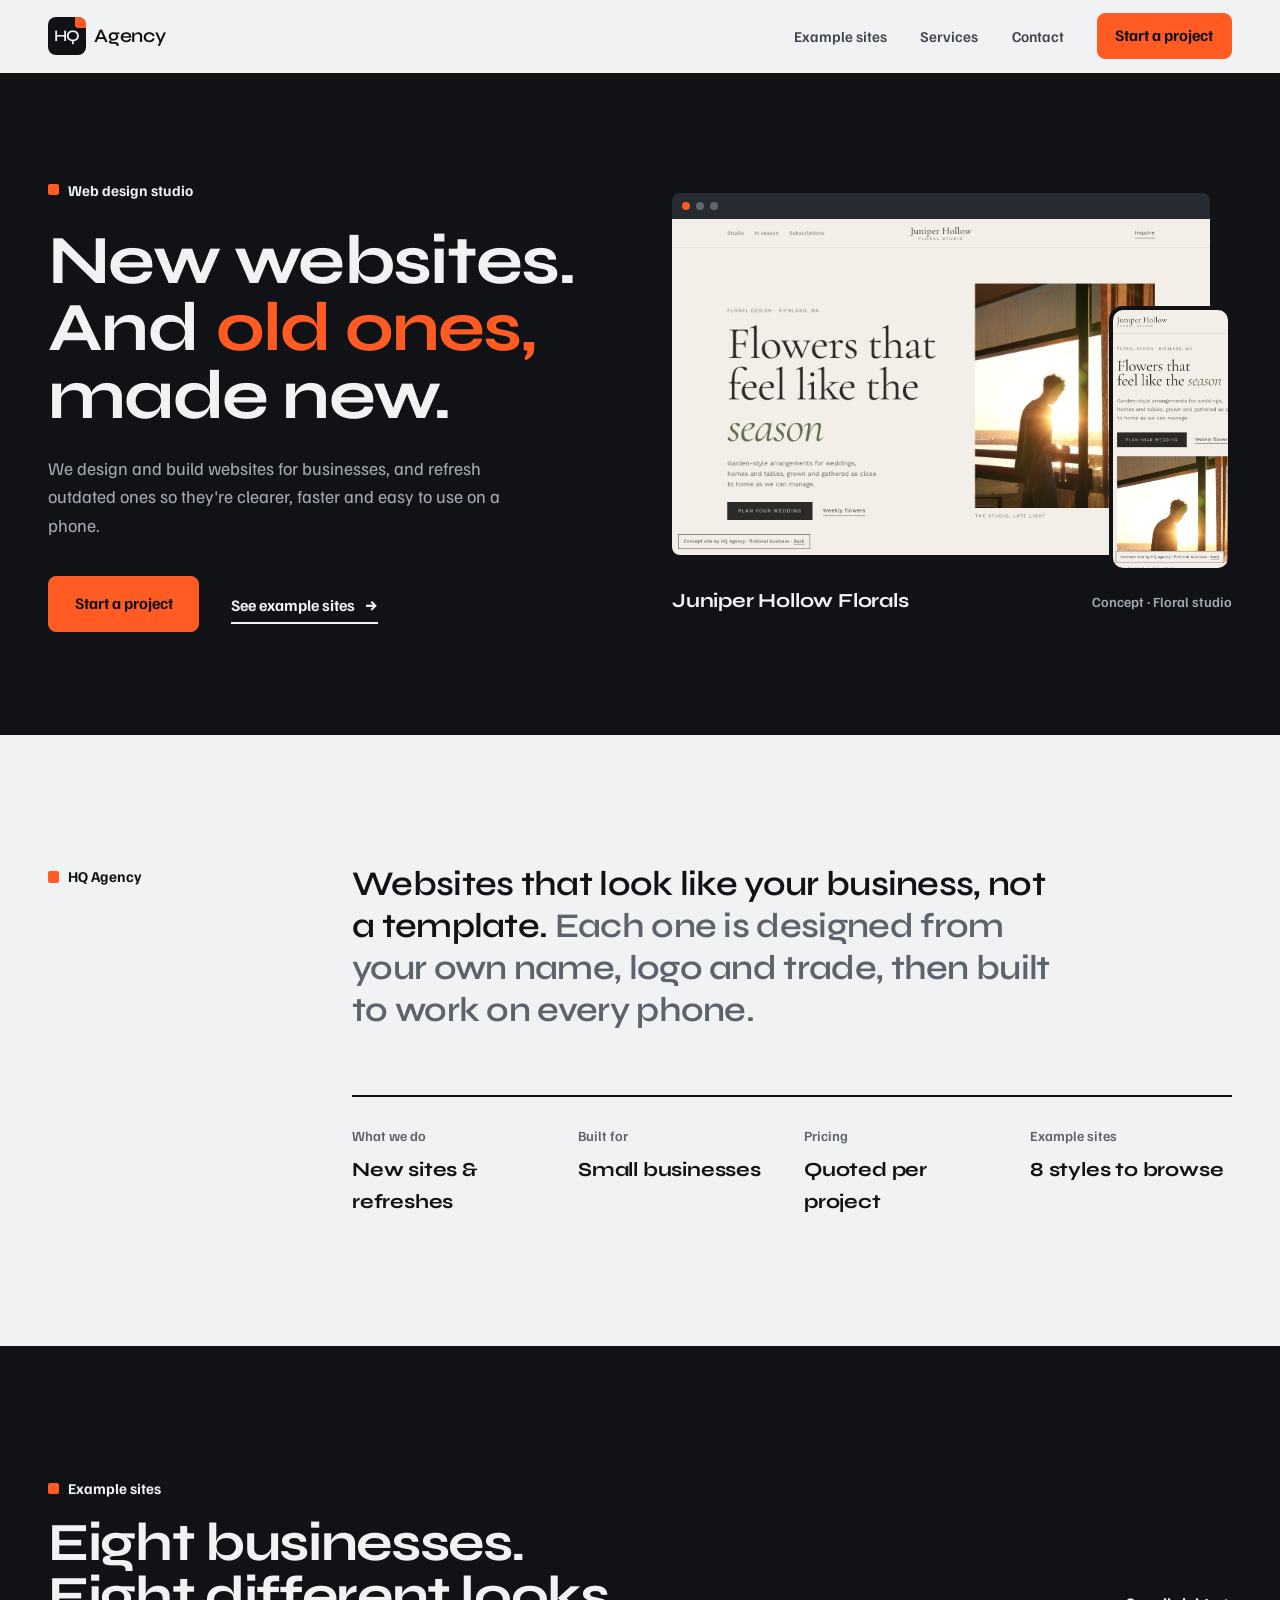
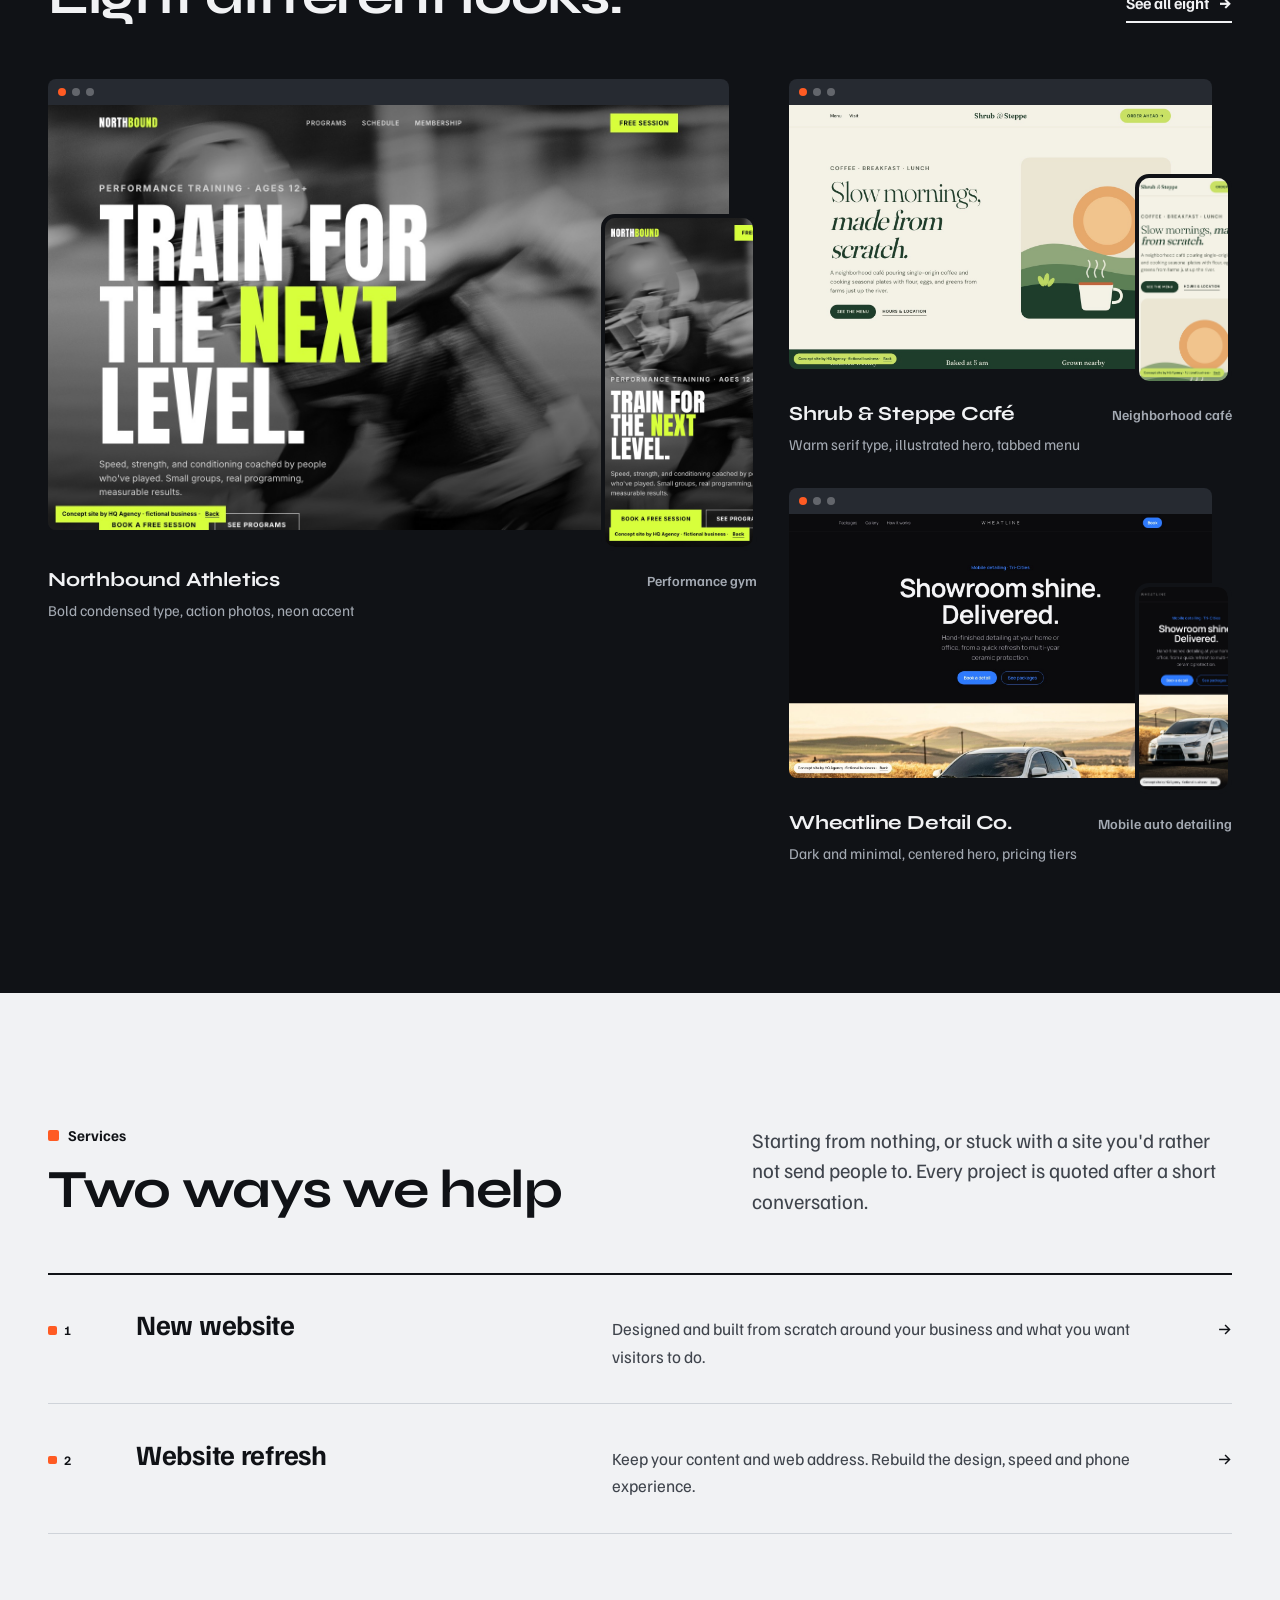
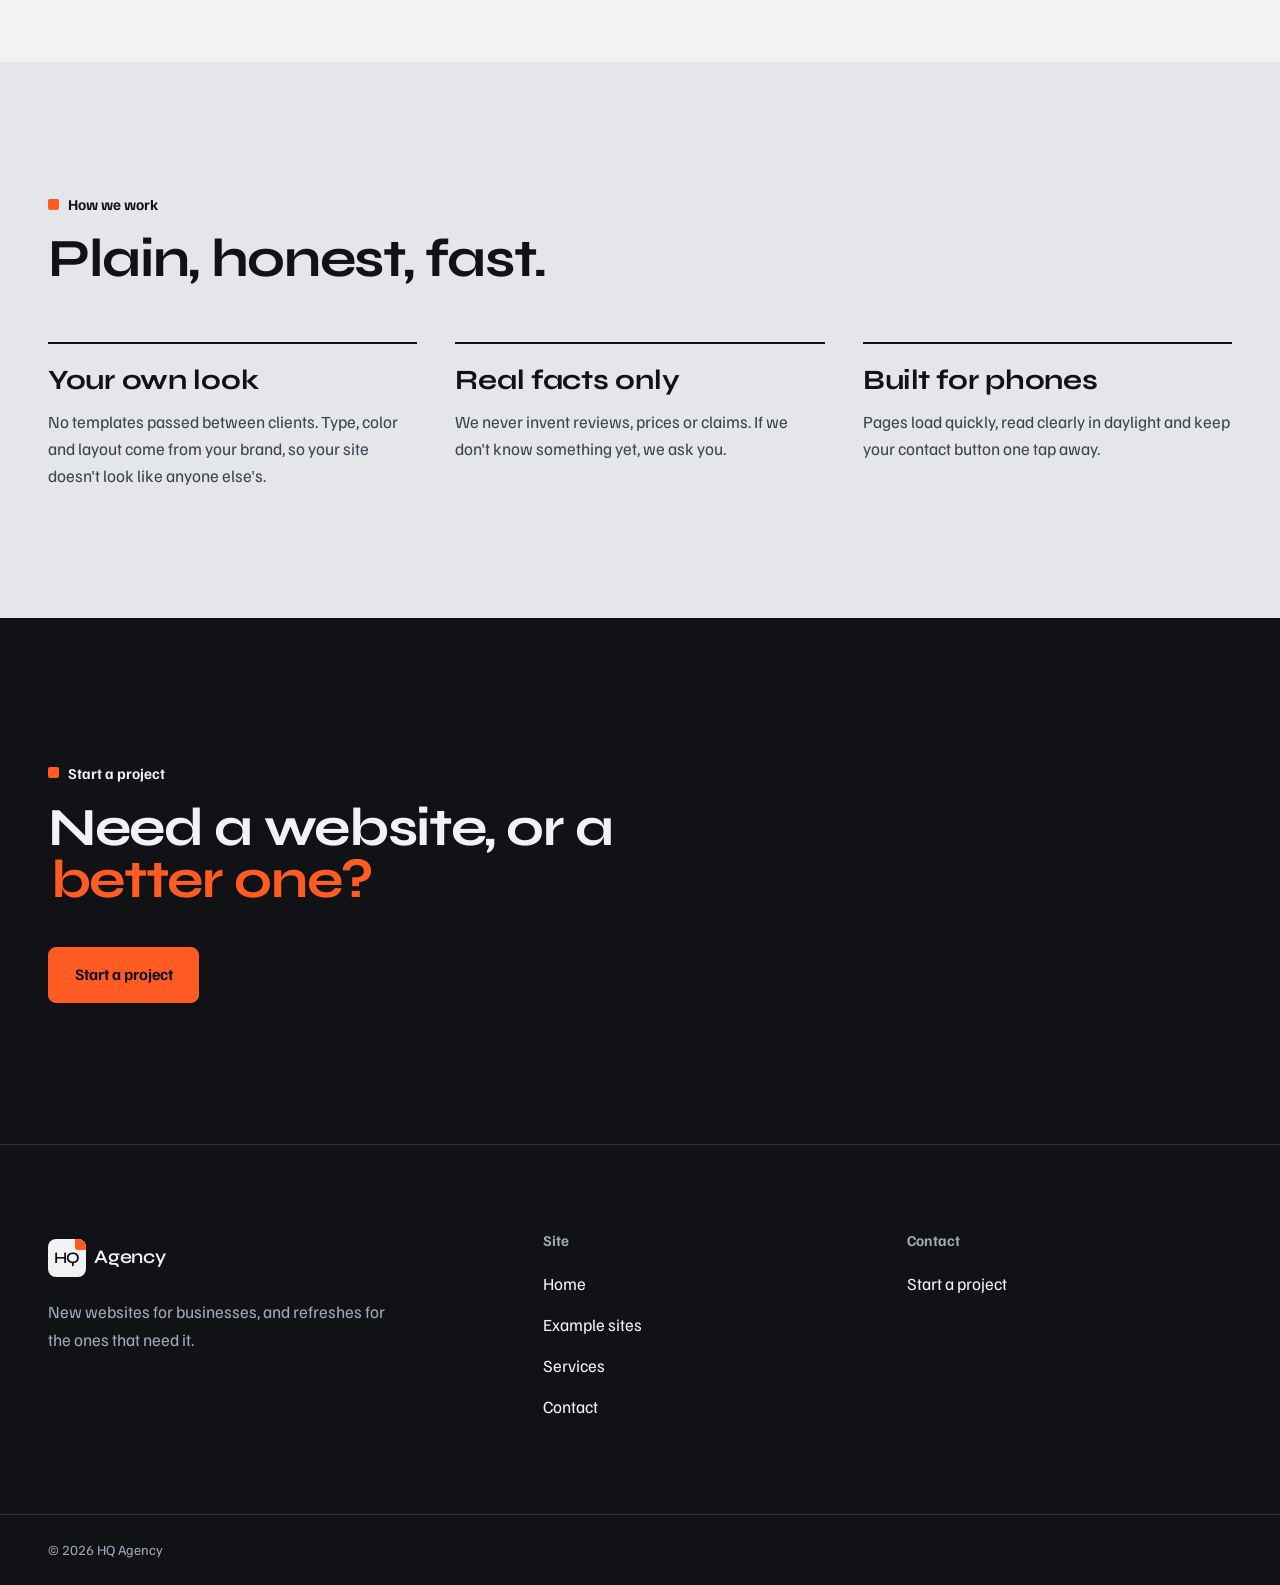
==== commit 2eb7322d: "Rebuild HQ Agency site on the starter and vault Layout Patterns Co-Authored-By: Claude Opus 5.5 <nor" ====
--- a/index.html
+++ b/index.html
@@ -3,222 +3,138 @@
 <head>
   <meta charset="utf-8" />
   <meta name="viewport" content="width=device-width, initial-scale=1" />
-  <title>HQ Agency | Website design and website refreshes</title>
-  <meta name="description" content="HQ Agency designs new websites for businesses and refreshes old ones so they're clearer, faster and easier to use on a phone." />
-  <meta name="theme-color" content="#f5f6f8" />
-  <meta property="og:title" content="HQ Agency | Website design and website refreshes" />
-  <meta property="og:description" content="New websites for businesses, and refreshes for old ones." />
+  <title>HQ Agency | New websites and website refreshes</title>
+  <meta name="description" content="HQ Agency designs new websites for businesses and refreshes outdated ones so they're clearer, faster and easy to use on a phone." />
+  <meta name="theme-color" content="#f1f2f4" />
+  <link rel="icon" href="favicon.svg" type="image/svg+xml" />
+  <meta property="og:site_name" content="HQ Agency" />
   <meta property="og:type" content="website" />
-  <link rel="icon" href="favicon.svg" type="image/svg+xml" />
+  <meta property="og:title" content="HQ Agency | New websites and website refreshes" />
+  <meta property="og:description" content="New websites for businesses, and refreshes for the ones that need it." />
+  <meta name="twitter:card" content="summary_large_image" />
   <link rel="preconnect" href="https://fonts.googleapis.com" />
   <link rel="preconnect" href="https://fonts.gstatic.com" crossorigin />
-  <link rel="stylesheet" href="https://fonts.googleapis.com/css2?family=Instrument+Serif:ital@0;1&family=Schibsted+Grotesk:wght@400;500;600;700&display=swap" />
+  <link rel="stylesheet" href="https://fonts.googleapis.com/css2?family=Familjen+Grotesk:wght@400;500;600;700&family=Syne:wght@600;700;800&display=swap" />
   <link rel="stylesheet" href="css/styles.css" />
+  <link rel="preload" as="image" href="assets/work/juniper-hollow-desktop.jpg" fetchpriority="high" />
+  <script>document.documentElement.classList.add("js");</script>
+  <script src="js/config.js" defer></script>
+  <script src="js/components.js" defer></script>
+  <script src="js/main.js" defer></script>
   <script type="application/ld+json">
   { "@context": "https://schema.org", "@type": "ProfessionalService", "name": "HQ Agency", "description": "Website design for businesses: new websites and website refreshes." }
   </script>
 </head>
 <body>
-  <a class="skip-link" href="#main">Skip to content</a>
-
-  <header class="site-header">
-    <div class="container site-header__inner">
-      <a class="brand" href="index.html" aria-label="HQ Agency home"><span class="brand__mark" aria-hidden="true">HQ</span>HQ Agency</a>
-      <button class="menu-toggle" type="button" aria-expanded="false" aria-controls="site-nav"><span>Menu</span></button>
-      <nav class="nav" id="site-nav" aria-label="Main">
-        <a href="services.html">Services</a>
-        <a href="work.html">Example sites</a>
-        <a href="contact.html">Contact</a>
-        <a class="btn btn--sm" href="contact.html">Start a project</a>
-      </nav>
-    </div>
-  </header>
+  <site-header current="home"></site-header>
 
   <main id="main">
-    <section class="hero" aria-labelledby="hero-title">
+    <!-- HERO, split variant: headline left, a real example site right -->
+    <section class="hero hero--split dark" aria-labelledby="hero-title">
       <div class="container hero__grid">
         <div>
-          <p class="hero__label">Web design studio</p>
-          <h1 class="display h1" id="hero-title">New websites. <em>And old ones,</em> made new.</h1>
-          <p class="lede">HQ Agency builds websites for businesses, and refreshes outdated ones so they're clearer, faster and easy to use on a phone.</p>
-          <div class="actions">
+          <p class="eyebrow">Web design studio</p>
+          <h1 class="display h1 hero__title" id="hero-title">New websites. And <span class="hl">old ones,</span> made new.</h1>
+          <p class="hero__text">We design and build websites for businesses, and refresh outdated ones so they're clearer, faster and easy to use on a phone.</p>
+          <div class="hero__actions">
             <a class="btn" href="contact.html">Start a project</a>
-            <a class="text-link" href="work.html">See example sites <span aria-hidden="true">&rarr;</span></a>
+            <a class="link-arrow" href="work.html">See example sites <span class="arrow" aria-hidden="true">&rarr;</span></a>
           </div>
         </div>
-        <figure>
-          <div class="browser hero__preview">
-            <div class="browser__bar" aria-hidden="true"><i></i><i></i><i></i><span class="browser__url">juniper-hollow · concept</span></div>
-            <div class="screen"><iframe src="examples/juniper-hollow/" title="Preview of the Juniper Hollow Florals concept site" tabindex="-1" aria-hidden="true"></iframe></div>
+        <a class="work-card hero__work" href="examples/juniper-hollow/" target="_blank" rel="noopener">
+          <div class="work-card__frame">
+            <div class="work-card__bar" aria-hidden="true"><i></i><i></i><i></i></div>
+            <img src="assets/work/juniper-hollow-desktop.jpg" alt="Homepage of the Juniper Hollow Florals concept site: a serif headline beside a warm photo of a studio window." width="1440" height="900" fetchpriority="high" />
+            <img class="work-card__phone" src="assets/work/juniper-hollow-phone.jpg" alt="" width="780" height="1688" />
           </div>
-          <figcaption class="hero__caption">Juniper Hollow Florals, one of our concept sites. <a href="work.html">See all eight</a></figcaption>
-        </figure>
+          <div class="work-card__caption">
+            <span class="work-card__title">Juniper Hollow Florals<span class="visually-hidden"> (concept site, opens in a new tab)</span></span>
+            <span class="work-card__meta">Concept · Floral studio</span>
+          </div>
+        </a>
       </div>
     </section>
 
-    <section class="section" aria-labelledby="offers-title">
-      <div class="container">
-        <p class="tab"><span>What we do</span></p>
-        <div class="section-head">
-          <h2 class="display h2" id="offers-title">Two ways we can help.</h2>
-          <p class="lede">Whether you're starting from nothing or stuck with a site you'd rather not send people to.</p>
-        </div>
-        <div class="offers">
-          <article class="offer">
-            <p class="offer__kind">No website yet, or starting over</p>
-            <h3>A new website</h3>
-            <p>Designed from scratch around your business, your customers and the one thing you want visitors to do: call, book, visit or buy.</p>
-            <ul class="checklist">
-              <li>A look made from your own brand, not a template</li>
-              <li>Pages for what you do, who you are and how to reach you</li>
-              <li>Built for phones first</li>
-              <li>A contact form that actually reaches you</li>
-            </ul>
-            <div class="actions">
-              <a class="btn" href="contact.html?type=new">Ask about a new site</a>
-              <a class="text-link" href="services.html#new">What's included</a>
-            </div>
-          </article>
-          <article class="offer">
-            <p class="offer__kind">You have a site, but it's showing its age</p>
-            <h3>A website refresh</h3>
-            <p>We keep what works, your content and your web address, and rebuild the rest so it looks current and does its job.</p>
-            <ul class="checklist">
-              <li>A cleaner, modern design</li>
-              <li>Faster pages that read well on a phone</li>
-              <li>A clearer path to calling, booking or getting in touch</li>
-              <li>Your existing page addresses kept, so search results still point to you</li>
-            </ul>
-            <div class="actions">
-              <a class="btn" href="contact.html?type=refresh">Ask about a refresh</a>
-              <a class="text-link" href="services.html#refresh">What's included</a>
-            </div>
-          </article>
+    <!-- INTRO + FACTS (pattern 3) -->
+    <section class="section" aria-labelledby="intro-title">
+      <div class="container grid-12">
+        <div class="intro__label"><h2 class="eyebrow" id="intro-title">HQ Agency</h2></div>
+        <div class="intro__body">
+          <p class="statement">
+            Websites that look like your business, not a template.
+            <span class="muted">Each one is designed from your own name, logo and trade, then built to work on every phone.</span>
+          </p>
+          <dl class="facts">
+            <div><dt>What we do</dt><dd>New sites &amp; refreshes</dd></div>
+            <div><dt>Built for</dt><dd>Small businesses</dd></div>
+            <div><dt>Pricing</dt><dd>Quoted per project</dd></div>
+            <div><dt>Example sites</dt><dd>8 styles to browse</dd></div>
+          </dl>
         </div>
       </div>
     </section>
 
-    <section class="section band" aria-labelledby="work-title">
+    <!-- FEATURED WORK (pattern 5) -->
+    <section class="section dark" aria-labelledby="work-title">
       <div class="container">
-        <p class="tab"><span>Example sites</span></p>
         <div class="section-head">
-          <h2 class="display h2" id="work-title">Every business gets <em>its own</em> look.</h2>
-          <a class="text-link" href="work.html">See all eight examples <span aria-hidden="true">&rarr;</span></a>
+          <div>
+            <p class="eyebrow">Example sites</p>
+            <h2 class="display h2" id="work-title">Eight businesses.<br />Eight different looks.</h2>
+          </div>
+          <a class="link-arrow" href="work.html">See all eight <span class="arrow" aria-hidden="true">&rarr;</span></a>
         </div>
-        <ul class="examples-grid is-3">
-          <li class="example">
-            <div class="browser">
-              <div class="browser__bar" aria-hidden="true"><i></i><i></i><i></i><span class="browser__url">northbound-athletics</span></div>
-              <div class="screen"><iframe src="examples/northbound-athletics/" title="Preview of the Northbound Athletics concept site" loading="lazy" tabindex="-1" aria-hidden="true"></iframe></div>
-            </div>
-            <div class="example__body">
-              <p class="example__meta">Concept · Performance gym</p>
-              <h3 class="h3"><a class="example__link" href="examples/northbound-athletics/" target="_blank" rel="noopener">Northbound Athletics<span class="visually-hidden"> (opens in a new tab)</span></a></h3>
-              <p class="example__text">Bold condensed type, full-bleed action photos and a live class schedule.</p>
-            </div>
-          </li>
-          <li class="example">
-            <div class="browser">
-              <div class="browser__bar" aria-hidden="true"><i></i><i></i><i></i><span class="browser__url">shrub-and-steppe</span></div>
-              <div class="screen"><iframe src="examples/shrub-and-steppe/" title="Preview of the Shrub and Steppe Café concept site" loading="lazy" tabindex="-1" aria-hidden="true"></iframe></div>
-            </div>
-            <div class="example__body">
-              <p class="example__meta">Concept · Neighborhood café</p>
-              <h3 class="h3"><a class="example__link" href="examples/shrub-and-steppe/" target="_blank" rel="noopener">Shrub &amp; Steppe Café<span class="visually-hidden"> (opens in a new tab)</span></a></h3>
-              <p class="example__text">Warm serif type, an illustrated hero, a tabbed menu and hours at a glance.</p>
-            </div>
-          </li>
-          <li class="example">
-            <div class="browser">
-              <div class="browser__bar" aria-hidden="true"><i></i><i></i><i></i><span class="browser__url">fetch-and-fluff</span></div>
-              <div class="screen"><iframe src="examples/fetch-and-fluff/" title="Preview of the Fetch and Fluff Grooming concept site" loading="lazy" tabindex="-1" aria-hidden="true"></iframe></div>
-            </div>
-            <div class="example__body">
-              <p class="example__meta">Concept · Dog grooming salon</p>
-              <h3 class="h3"><a class="example__link" href="examples/fetch-and-fluff/" target="_blank" rel="noopener">Fetch &amp; Fluff Grooming<span class="visually-hidden"> (opens in a new tab)</span></a></h3>
-              <p class="example__text">Playful pastel color blocks, chunky buttons and a live price estimator.</p>
-            </div>
-          </li>
-        </ul>
+        <div class="featured-grid" data-featured-work></div>
       </div>
     </section>
 
-    <section class="section dark" aria-labelledby="process-title">
+    <!-- SERVICE ROWS (pattern 6) -->
+    <section class="section" aria-labelledby="services-title">
       <div class="container">
-        <p class="tab"><span>How it works</span></p>
         <div class="section-head">
-          <h2 class="display h2" id="process-title">From first message to live site.</h2>
+          <div>
+            <p class="eyebrow">Services</p>
+            <h2 class="display h2" id="services-title">Two ways we help</h2>
+          </div>
+          <p class="lede">Starting from nothing, or stuck with a site you'd rather not send people to. Every project is quoted after a short conversation.</p>
         </div>
-        <ol class="steps">
-          <li><h3 class="h3">Brief</h3><p>We ask about your business, your customers and what the site needs to do for you.</p></li>
-          <li><h3 class="h3">Look</h3><p>We design a look from your own name, logo and trade, so it doesn't look like anyone else's.</p></li>
-          <li><h3 class="h3">Build</h3><p>We build the pages and you review them on your own phone and laptop before anything goes live.</p></li>
-          <li><h3 class="h3">Launch</h3><p>We put the site live, connect your contact form and check every page before handing it over.</p></li>
-        </ol>
+        <ul class="service-rows" data-service-rows></ul>
       </div>
     </section>
 
-    <section class="section" aria-labelledby="rules-title">
+    <!-- PILLARS (pattern 9): swap for Reviews (pattern 12) once real reviews exist -->
+    <section class="section tone-2" aria-labelledby="why-title">
       <div class="container">
-        <p class="tab"><span>What you can count on</span></p>
         <div class="section-head">
-          <h2 class="display h2" id="rules-title">Plain, honest, fast.</h2>
+          <div>
+            <p class="eyebrow">How we work</p>
+            <h2 class="display h2" id="why-title">Plain, honest, fast.</h2>
+          </div>
         </div>
-        <div class="rows">
-          <div class="row"><h3>Your own look</h3><p>No templates passed between clients. Type, color and layout come from your brand, and no two of our sites look alike.</p></div>
-          <div class="row"><h3>Real facts only</h3><p>We never invent reviews, prices or claims. If we don't know something yet, we ask you.</p></div>
-          <div class="row"><h3>Works on every phone</h3><p>Pages load quickly, read clearly in daylight and keep your phone number or contact button one tap away.</p></div>
-          <div class="row"><h3>Easy for everyone to use</h3><p>Readable contrast, labelled forms and keyboard-friendly menus, so nobody gets stuck.</p></div>
+        <div class="pillars">
+          <div class="pillar"><h3 class="h3">Your own look</h3><p>No templates passed between clients. Type, color and layout come from your brand, so your site doesn't look like anyone else's.</p></div>
+          <div class="pillar"><h3 class="h3">Real facts only</h3><p>We never invent reviews, prices or claims. If we don't know something yet, we ask you.</p></div>
+          <div class="pillar"><h3 class="h3">Built for phones</h3><p>Pages load quickly, read clearly in daylight and keep your contact button one tap away.</p></div>
         </div>
       </div>
     </section>
 
-    <section class="red cta" aria-labelledby="cta-title">
+    <!-- CTA BAND (pattern 13) -->
+    <section class="dark cta" aria-labelledby="cta-title">
       <div class="container">
-        <p class="tab"><span>Start a project</span></p>
-        <h2 class="display h2" id="cta-title">Need a website, or a <em>better one?</em></h2>
-        <p class="lede">Tell us about your business and what you need. We'll get back to you by email.</p>
-        <div class="actions">
-          <a class="btn btn--light" href="contact.html">Start a project</a>
-          <a class="text-link" href="work.html">Browse example sites <span aria-hidden="true">&rarr;</span></a>
+        <p class="eyebrow">Start a project</p>
+        <h2 class="display h2 cta__title" id="cta-title" style="margin-top:1rem">Need a website, or a <span class="hl">better one?</span></h2>
+        <div class="cta__row">
+          <a class="btn" href="contact.html">Start a project</a>
+          <div class="cta__contact">
+            <a data-link="email" href="#">Email</a>
+            <a data-link="phone" href="#">Call</a>
+          </div>
         </div>
       </div>
     </section>
   </main>
 
-  <footer class="site-footer">
-    <div class="container">
-      <div class="footer__top">
-        <div>
-          <a class="brand" href="index.html"><span class="brand__mark" aria-hidden="true">HQ</span>HQ Agency</a>
-          <p class="footer__blurb">New websites for businesses, and refreshes for the ones that need it.</p>
-        </div>
-        <div class="footer__col">
-          <h2>Site</h2>
-          <ul>
-            <li><a href="services.html">Services</a></li>
-            <li><a href="work.html">Example sites</a></li>
-            <li><a href="contact.html">Contact</a></li>
-          </ul>
-        </div>
-        <div class="footer__col">
-          <h2>Get in touch</h2>
-          <ul>
-            <li><a href="contact.html">Start a project</a></li>
-            <li data-hq-wrap><span data-hq="email"></span></li>
-            <li data-hq-wrap><span data-hq="phone"></span></li>
-            <li data-hq-wrap><span data-hq="instagram"></span></li>
-          </ul>
-        </div>
-      </div>
-      <div class="footer__bottom">
-        <p>&copy; <span data-year>2026</span> HQ Agency</p>
-        <p data-hq-wrap><span data-hq="location"></span></p>
-      </div>
-    </div>
-  </footer>
-
-  <script src="js/config.js"></script>
-  <script src="js/main.js"></script>
+  <site-footer></site-footer>
 </body>
 </html>
--- a/css/styles.css
+++ b/css/styles.css
@@ -1,432 +1,782 @@
 /* =========================================================================
-   HQ Agency: site styles
-   Look (see BRIEF.md → Distinctness): Instrument Serif display in sentence
-   case + Schibsted Grotesk text, cool white with ink and one signal red,
-   browser-window frames, tab-shaped section labels, faint wireframe grid.
+   BRAND SITE STARTER: STYLES  (house style from Pyn Visuals)
+   RE-SKIN A BRAND BY EDITING THE :root TOKENS ONLY.
+   Palette: ink + paper + neutral grays. One optional accent.
+   Re-check the contrast notes whenever a color changes.
    ========================================================================= */
 
 :root {
-  /* Color. Contrast notes are against the background named. */
-  --bg:        #f5f6f8;  /* cool white page background */
-  --bg-2:      #e9ecf0;  /* alternate band */
-  --surface:   #ffffff;  /* cards, form fields */
-  --ink:       #121417;  /* text, dark sections (≈17.5:1 on --bg) */
-  --ink-2:     #1d2025;  /* placeholders and panels on dark */
-  --text-2:    #4a4f57;  /* secondary text (≈7.9:1 on --bg) */
-  --line:      #d3d8df;  /* rules on light */
-  --on-ink:    #f5f6f8;  /* text on ink (≈17.5:1) */
-  --on-ink-2:  #a9afb8;  /* secondary text on ink (≈8.4:1) */
-  --line-ink:  rgba(245, 246, 248, 0.14);
-  --red:       #c8321b;  /* signal red: white on red ≈5.3:1, red on --bg ≈4.9:1 */
-  --red-dark:  #a82814;  /* hover */
-  --error:     #b0261a;
-  --grid:      rgba(18, 20, 23, 0.055); /* wireframe grid lines */
+  /* HQ Agency tokens (see ../BRIEF.md → Direction). Contrast against the named background. */
+  /* Color */
+  --ink: #101216;            /* near-black, cool */
+  --ink-2: #1a1d22;
+  --ink-3: #262a31;
+  --paper: #f1f2f4;          /* cool white (not Pyn's warm paper) */
+  --paper-2: #e4e6ea;
+  --gray-700: #3f444c;       /* body text on paper  (≈ 9.6:1) */
+  --gray-500: #5d636c;       /* muted text on paper (≈ 5.6:1) */
+  --line: #cfd3d9;
+  --on-ink: #f1f2f4;
+  --on-ink-muted: #a3a9b2;   /* muted text on ink   (≈ 8:1) */
+  --line-ink: rgba(var(--paper-rgb), 0.14);
+  --ink-rgb: 16, 18, 22;
+  --paper-rgb: 241, 242, 244;
+  --surface: #ffffff;
+  --accent: #ff5b23;         /* HQ orange: fills only, always with ink text (ink on orange ≈ 6.4:1) */
+  --on-accent: var(--ink);
+  --error: #b3261e;
+  --error-on-ink: #f0a597;
 
   /* Type */
-  --font-display: "Instrument Serif", Georgia, "Times New Roman", serif;
-  --font-sans: "Schibsted Grotesk", "Helvetica Neue", Arial, system-ui, sans-serif;
+  --font-display: "Syne", "Helvetica Neue", Arial, sans-serif;
+  --font-sans: "Familjen Grotesk", "Helvetica Neue", Arial, system-ui, sans-serif;
+  --font-mono: var(--font-sans); /* HQ uses no mono face */
 
   /* Layout */
-  --max: 1240px;
-  --gutter: clamp(1rem, 4vw, 2.5rem);
-  --section: clamp(4rem, 9vw, 7.5rem);
-  --radius: 6px;       /* buttons, fields */
-  --radius-lg: 12px;   /* browser frames */
-  --header-h: 68px;
-  --ease: cubic-bezier(0.25, 0.8, 0.25, 1);
-}
-
-/* ---------- Base ---------- */
+  --max: 1320px;
+  --gutter: clamp(1rem, 4vw, 3rem);
+  --header-h: 72px;
+  --section: clamp(4.5rem, 10vw, 8.5rem);
+  --radius: 8px;
+
+  /* Motion */
+  --ease: cubic-bezier(0.2, 0.7, 0.1, 1);
+}
+
+/* ---------- Reset / base ---------- */
 *, *::before, *::after { box-sizing: border-box; }
 html { -webkit-text-size-adjust: 100%; scroll-padding-top: calc(var(--header-h) + 1rem); }
+@media (prefers-reduced-motion: no-preference) { html { scroll-behavior: smooth; } }
 body {
   margin: 0;
-  background: var(--bg);
+  background: var(--paper);
   color: var(--ink);
   font-family: var(--font-sans);
   font-size: 1.0625rem;
   line-height: 1.6;
   -webkit-font-smoothing: antialiased;
-}
-img, iframe { display: block; max-width: 100%; }
+  text-rendering: optimizeLegibility;
+}
+img, video, iframe { display: block; max-width: 100%; }
 img { height: auto; }
 a { color: inherit; }
-h1, h2, h3, p, ul, ol, dl, dd, figure { margin: 0; }
-ul, ol { padding: 0; list-style: none; }
 button, input, select, textarea { font: inherit; color: inherit; }
-
-:focus-visible { outline: 3px solid var(--red); outline-offset: 3px; border-radius: 2px; }
-.dark :focus-visible, .red :focus-visible { outline-color: var(--on-ink); }
-
+h1, h2, h3, h4 { margin: 0; font-weight: 700; line-height: 1.05; }
+p { margin: 0; }
+ul { margin: 0; padding: 0; }
+:focus-visible { outline: 2px solid currentColor; outline-offset: 3px; }
+.dark :focus-visible, .site-footer :focus-visible { outline-color: var(--on-ink); }
+
+[hidden] { display: none !important; }
 .visually-hidden {
   position: absolute !important; width: 1px; height: 1px; padding: 0; margin: -1px;
   overflow: hidden; clip: rect(0 0 0 0); white-space: nowrap; border: 0;
 }
 .skip-link {
   position: absolute; left: 1rem; top: -100px; z-index: 100;
-  background: var(--ink); color: var(--on-ink); padding: 0.75rem 1rem; border-radius: var(--radius);
-  text-decoration: none; font-weight: 600;
+  background: var(--ink); color: var(--paper); padding: 0.75rem 1rem; text-decoration: none;
 }
 .skip-link:focus { top: 1rem; }
 
+/* ---------- Layout helpers ---------- */
 .container { width: 100%; max-width: var(--max); margin-inline: auto; padding-inline: var(--gutter); }
 .section { padding-block: var(--section); }
-.band { background: var(--bg-2); }
 .dark { background: var(--ink); color: var(--on-ink); }
-.red { background: var(--red); color: #fff; }
+.tone-2 { background: var(--paper-2); }
+
+.grid-12 { display: grid; grid-template-columns: repeat(12, minmax(0, 1fr)); gap: clamp(1rem, 2.5vw, 2rem); }
 
 /* ---------- Type ---------- */
+.eyebrow {
+  display: inline-flex; align-items: center; gap: 0.6rem;
+  font-family: var(--font-mono); font-size: 0.75rem; font-weight: 500;
+  letter-spacing: 0.14em; text-transform: uppercase; color: var(--gray-500);
+}
+.dark .eyebrow { color: var(--on-ink-muted); }
+.eyebrow::before { content: ""; width: 1.5rem; height: 1px; background: currentColor; }
+
 .display {
-  font-family: var(--font-display);
-  font-weight: 400;
-  line-height: 1.02;
-  letter-spacing: -0.012em;
-  text-wrap: balance;
-}
-.h1 { font-size: clamp(2.75rem, 7vw, 5.75rem); max-width: 15ch; }
-.h2 { font-size: clamp(2.2rem, 4.8vw, 3.75rem); max-width: 18ch; }
-.h3 { font-size: clamp(1.25rem, 2vw, 1.5rem); font-weight: 700; line-height: 1.25; letter-spacing: -0.01em; }
-.display em { font-style: italic; color: var(--red); }
-.dark .display em { color: #ff8a73; } /* ≈7.6:1 on ink */
-.red .display em { color: #fff; }
-.lede { font-size: clamp(1.125rem, 1.6vw, 1.3rem); line-height: 1.5; color: var(--text-2); max-width: 46ch; }
-.dark .lede { color: var(--on-ink-2); }
-.prose { color: var(--text-2); max-width: 62ch; }
-.prose p + p { margin-top: 1em; }
-.muted { color: var(--text-2); }
-.dark .muted { color: var(--on-ink-2); }
-
-/* Section label: a browser tab sitting on a rule */
-.tab {
-  display: flex; align-items: flex-end;
-  border-bottom: 2px solid currentColor;
-  margin-bottom: clamp(1.5rem, 3vw, 2.25rem);
-  font-size: 0.8125rem; font-weight: 600; letter-spacing: 0.02em;
-}
-.tab span {
-  display: inline-flex; align-items: center; gap: 0.5rem;
-  padding: 0.4rem 0.95rem 0.35rem;
-  background: var(--ink); color: var(--on-ink);
-  border-radius: 8px 8px 0 0;
-}
-.tab span::before { content: ""; width: 7px; height: 7px; border-radius: 50%; background: var(--red); }
-.dark .tab span { background: var(--on-ink); color: var(--ink); }
-.red .tab span { background: #fff; color: var(--red); }
-.red .tab span::before { background: var(--red); }
+  font-weight: 800; font-stretch: 118%; text-transform: uppercase;
+  letter-spacing: -0.015em; line-height: 0.9;
+}
+.h1 { font-size: clamp(2.6rem, 7.2vw, 6.75rem); }
+.h2 { font-size: clamp(2rem, 4.6vw, 4rem); }
+.h3 { font-size: clamp(1.35rem, 2.2vw, 1.75rem); font-weight: 700; font-stretch: 108%; letter-spacing: -0.01em; line-height: 1.15; }
+.lede { font-size: clamp(1.15rem, 1.6vw, 1.35rem); line-height: 1.5; color: var(--gray-700); max-width: 40ch; }
+.dark .lede { color: var(--on-ink-muted); }
+.statement {
+  font-size: clamp(1.45rem, 2.7vw, 2.35rem); font-weight: 500; line-height: 1.28;
+  letter-spacing: -0.012em; max-width: 30ch;
+}
+.statement .muted { color: var(--gray-500); }
+.muted { color: var(--gray-500); }
+.dark .muted { color: var(--on-ink-muted); }
+.mono { font-family: var(--font-mono); font-size: 0.8125rem; letter-spacing: 0.04em; }
+.prose p + p { margin-top: 1.1em; }
+.prose { color: var(--gray-700); max-width: 62ch; }
 
 /* ---------- Buttons & links ---------- */
 .btn {
-  display: inline-flex; align-items: center; justify-content: center; gap: 0.5rem;
-  min-height: 50px; padding: 0.75rem 1.4rem;
-  border: 2px solid var(--ink); border-radius: var(--radius);
-  background: var(--ink); color: var(--on-ink);
-  font-weight: 600; font-size: 1rem; text-decoration: none; cursor: pointer;
-  transition: background 0.2s, border-color 0.2s, color 0.2s;
-}
-.btn:hover { background: var(--red); border-color: var(--red); color: #fff; }
-.btn--outline { background: transparent; color: var(--ink); }
-.btn--outline:hover { background: var(--ink); border-color: var(--ink); color: var(--on-ink); }
-.btn--light { background: #fff; border-color: #fff; color: var(--ink); }
-.btn--light:hover { background: var(--ink); border-color: var(--ink); color: #fff; }
-.btn--sm { min-height: 44px; padding: 0.5rem 1rem; font-size: 0.9375rem; }
-.text-link {
-  display: inline-flex; align-items: center; gap: 0.4rem; min-height: 44px;
-  font-weight: 600; text-decoration: underline; text-decoration-thickness: 2px; text-underline-offset: 5px;
-  text-decoration-color: var(--red);
-}
-.text-link:hover { color: var(--red); }
-.dark .text-link { text-decoration-color: #ff8a73; }
-.dark .text-link:hover { color: #ff8a73; }
-.actions { display: flex; flex-wrap: wrap; align-items: center; gap: 0.75rem 1.5rem; }
+  --btn-bg: var(--accent); --btn-fg: var(--on-accent);
+  display: inline-flex; align-items: center; justify-content: center; gap: 0.6rem;
+  min-height: 52px; padding: 0.9rem 1.6rem;
+  background: var(--btn-bg); color: var(--btn-fg); border: 1px solid var(--btn-bg);
+  border-radius: var(--radius); cursor: pointer; text-decoration: none;
+  font-weight: 600; font-size: 0.9375rem; letter-spacing: 0.06em; text-transform: uppercase;
+  transition: background-color 0.25s var(--ease), color 0.25s var(--ease), border-color 0.25s var(--ease);
+}
+.btn:hover { --btn-bg: color-mix(in srgb, var(--accent) 82%, var(--paper)); }
+.btn--light { --btn-bg: var(--paper); --btn-fg: var(--ink); }
+.btn--light:hover { --btn-bg: #ffffff; }
+.btn--ghost { background: transparent; color: var(--ink); border-color: var(--line); }
+.btn--ghost:hover { border-color: var(--ink); background: transparent; }
+.dark .btn--ghost { color: var(--on-ink); border-color: var(--line-ink); }
+.dark .btn--ghost:hover { border-color: var(--on-ink); }
+.btn--sm { min-height: 42px; padding: 0.55rem 1.1rem; font-size: 0.8125rem; }
+.btn[disabled] { opacity: 0.6; cursor: progress; }
+
+.link-arrow {
+  display: inline-flex; align-items: center; gap: 0.55rem;
+  font-weight: 600; font-size: 0.9375rem; letter-spacing: 0.06em; text-transform: uppercase;
+  text-decoration: none; padding-block: 0.6rem;
+  background: linear-gradient(currentColor, currentColor) left bottom / 100% 1px no-repeat;
+  padding-bottom: 0.35rem;
+}
+.link-arrow .arrow { transition: transform 0.3s var(--ease); }
+.link-arrow:hover .arrow { transform: translateX(4px); }
 
 /* ---------- Header ---------- */
+/* The custom element is the sticky box (reserves height before JS renders) */
+site-header { display: block; position: sticky; top: 0; z-index: 50; min-height: var(--header-h); }
+site-footer { display: block; }
 .site-header {
-  position: sticky; top: 0; z-index: 50;
-  background: var(--bg);
+  background: color-mix(in srgb, var(--paper) 92%, transparent);
+  -webkit-backdrop-filter: saturate(140%) blur(12px); backdrop-filter: saturate(140%) blur(12px);
   border-bottom: 1px solid transparent;
-  transition: border-color 0.2s;
+  transition: border-color 0.3s;
 }
 .site-header.is-scrolled { border-bottom-color: var(--line); }
-.site-header__inner { display: flex; align-items: center; gap: 1.5rem; height: var(--header-h); }
-.brand { display: inline-flex; align-items: center; gap: 0.6rem; text-decoration: none; font-weight: 700; font-size: 1.125rem; white-space: nowrap; min-height: 44px; }
-.brand__mark {
-  display: grid; place-items: center; width: 36px; height: 36px;
-  background: var(--ink); color: var(--on-ink); border-radius: 8px;
-  font-family: var(--font-display); font-size: 1.2rem; line-height: 1; letter-spacing: 0.01em;
-  position: relative;
-}
-.brand__mark::after { content: ""; position: absolute; top: 5px; right: 5px; width: 5px; height: 5px; border-radius: 50%; background: var(--red); }
-.nav { margin-left: auto; display: flex; align-items: center; gap: 0.25rem; }
-.nav a:not(.btn) {
-  display: inline-flex; align-items: center; min-height: 44px; padding: 0 0.85rem;
-  text-decoration: none; font-weight: 500; border-radius: var(--radius);
-}
-.nav a:not(.btn):hover { background: var(--bg-2); }
-.nav a[aria-current="page"] { text-decoration: underline; text-decoration-color: var(--red); text-decoration-thickness: 2px; text-underline-offset: 6px; }
-.nav .btn { margin-left: 0.75rem; }
-.menu-toggle { display: none; }
-
-@media (max-width: 760px) {
-  .menu-toggle {
-    display: inline-flex; align-items: center; gap: 0.5rem; margin-left: auto;
-    min-height: 44px; padding: 0 1rem; border: 2px solid var(--ink); border-radius: var(--radius);
-    background: transparent; font-weight: 600; cursor: pointer;
-  }
-  .nav {
-    position: fixed; inset: var(--header-h) 0 0; z-index: 49;
-    flex-direction: column; align-items: stretch; gap: 0;
-    padding: 1rem var(--gutter) 2rem; background: var(--bg);
-    border-top: 1px solid var(--line);
-    visibility: hidden; opacity: 0; transition: opacity 0.2s, visibility 0.2s;
-  }
-  .nav.is-open { visibility: visible; opacity: 1; }
-  .nav a:not(.btn) { font-family: var(--font-display); font-size: 2.25rem; min-height: 64px; padding: 0; border-bottom: 1px solid var(--line); border-radius: 0; }
-  .nav a:not(.btn):hover { background: none; color: var(--red); }
-  .nav .btn { margin: 1.5rem 0 0; }
-  body.menu-open { overflow: hidden; }
-}
-
-/* ---------- Browser frame (the site's motif) ---------- */
-.browser {
-  background: var(--surface);
-  border: 1px solid var(--line);
-  border-radius: var(--radius-lg);
-  overflow: hidden;
-  box-shadow: 0 1px 0 rgba(18, 20, 23, 0.04), 0 18px 40px -24px rgba(18, 20, 23, 0.35);
-}
-.browser__bar {
-  display: flex; align-items: center; gap: 6px; height: 34px; padding: 0 12px;
-  background: var(--bg-2); border-bottom: 1px solid var(--line);
-}
-.browser__bar i { width: 10px; height: 10px; border-radius: 50%; background: #c5cbd3; }
-.browser__bar i:first-child { background: var(--red); }
-.browser__url {
-  margin-left: 10px; flex: 1; min-width: 0; max-width: 340px;
-  padding: 0.15rem 0.65rem; border-radius: 999px; background: var(--surface);
-  font-size: 0.75rem; color: var(--text-2); white-space: nowrap; overflow: hidden; text-overflow: ellipsis;
-}
-.dark .browser { background: var(--ink-2); border-color: var(--line-ink); box-shadow: none; }
-.dark .browser__bar { background: #262a30; border-color: var(--line-ink); }
-.dark .browser__bar i { background: #4a4f57; }
-.dark .browser__bar i:first-child { background: #ff8a73; }
-.dark .browser__url { background: var(--ink); color: var(--on-ink-2); }
-
-/* Live preview: an iframe drawn at a real screen width, scaled to fit */
-.screen { position: relative; overflow: hidden; aspect-ratio: var(--vw, 1440) / var(--vh, 900); background: var(--bg-2); }
-.screen iframe {
-  position: absolute; top: 0; left: 0; border: 0; max-width: none;
-  width: calc(var(--vw, 1440) * 1px); height: calc(var(--vh, 900) * 1px);
-  transform: scale(var(--s, 0.3)); transform-origin: 0 0;
-  pointer-events: none;
+.site-header__bar { display: flex; align-items: center; justify-content: space-between; height: var(--header-h); gap: 1.5rem; }
+.brand { display: inline-flex; align-items: center; text-decoration: none; color: var(--ink); }
+.brand__word {
+  font-weight: 800; font-stretch: 125%; font-size: 1.05rem; letter-spacing: 0.06em; text-transform: uppercase;
+  white-space: nowrap;
+}
+.brand__word span { font-weight: 400; }
+.brand { gap: 0.75rem; }
+.brand img { width: auto; }
+.brand__divider { width: 1px; height: 22px; background: var(--line); }
+
+.nav { display: flex; align-items: center; gap: clamp(1.25rem, 2.6vw, 2.25rem); }
+.nav__list { display: flex; gap: clamp(1.25rem, 2.6vw, 2.25rem); list-style: none; }
+.nav__link {
+  position: relative; text-decoration: none; font-size: 0.875rem; font-weight: 500;
+  letter-spacing: 0.08em; text-transform: uppercase; padding-block: 0.5rem; color: var(--gray-700);
+}
+.nav__link:hover, .nav__link[aria-current="page"] { color: var(--ink); }
+.nav__link::after {
+  content: ""; position: absolute; left: 0; right: 0; bottom: 0.2rem; height: 1px; background: currentColor;
+  transform: scaleX(0); transform-origin: left; transition: transform 0.35s var(--ease);
+}
+.nav__link:hover::after, .nav__link[aria-current="page"]::after { transform: scaleX(1); }
+
+.menu-toggle {
+  display: none; align-items: center; gap: 0.6rem; background: none; border: 0; padding: 0.6rem 0;
+  font-size: 0.8125rem; font-weight: 600; letter-spacing: 0.1em; text-transform: uppercase; cursor: pointer;
+}
+.menu-toggle__icon { position: relative; width: 22px; height: 10px; }
+.menu-toggle__icon::before, .menu-toggle__icon::after {
+  content: ""; position: absolute; left: 0; width: 100%; height: 1.5px; background: currentColor;
+  transition: transform 0.3s var(--ease), top 0.3s var(--ease);
+}
+.menu-toggle__icon::before { top: 0; }
+.menu-toggle__icon::after { top: 8px; }
+.menu-toggle[aria-expanded="true"] .menu-toggle__icon::before { top: 4px; transform: rotate(45deg); }
+.menu-toggle[aria-expanded="true"] .menu-toggle__icon::after { top: 4px; transform: rotate(-45deg); }
+
+.mobile-menu {
+  position: fixed; inset: var(--header-h) 0 0 0; z-index: 49; background: var(--paper);
+  padding: 2rem var(--gutter) 2.5rem; display: flex; flex-direction: column; justify-content: space-between;
+  overflow-y: auto;
+}
+.mobile-menu[hidden] { display: none; }
+.mobile-menu__list { list-style: none; border-top: 1px solid var(--line); }
+.mobile-menu__list li { border-bottom: 1px solid var(--line); }
+.mobile-menu__list a {
+  display: flex; justify-content: space-between; align-items: center; padding: 1.1rem 0; text-decoration: none;
+  font-weight: 800; font-stretch: 115%; text-transform: uppercase; font-size: clamp(1.75rem, 8vw, 2.5rem); letter-spacing: -0.01em;
+}
+.mobile-menu__list a[aria-current="page"]::after { content: ""; width: 10px; height: 10px; background: var(--ink); border-radius: 50%; }
+.mobile-menu__foot { display: grid; gap: 1rem; margin-top: 2rem; }
+.mobile-menu__contact { display: flex; flex-wrap: wrap; gap: 0.5rem 1.5rem; }
+
+@media (max-width: 860px) {
+  .nav { display: none; }
+  .menu-toggle { display: inline-flex; }
+}
+body.menu-open { overflow: hidden; }
+@media (max-width: 420px) {
+  .menu-toggle__label { position: absolute; width: 1px; height: 1px; overflow: hidden; clip: rect(0 0 0 0); white-space: nowrap; }
+  .menu-toggle { padding: 0.9rem 0 0.9rem 0.9rem; }
+  .brand__word { font-size: 0.95rem; }
 }
 
 /* ---------- Hero ---------- */
 .hero {
-  position: relative;
-  padding-block: clamp(3rem, 7vw, 6rem) clamp(4rem, 8vw, 7rem);
-  background-color: var(--bg);
-  background-image:
-    linear-gradient(var(--grid) 1px, transparent 1px),
-    linear-gradient(90deg, var(--grid) 1px, transparent 1px);
-  background-size: 32px 32px;
-  background-position: -1px -1px;
-}
-.hero__grid { display: grid; grid-template-columns: 1fr; gap: clamp(2.5rem, 5vw, 4rem); align-items: center; }
-@media (min-width: 960px) { .hero__grid { grid-template-columns: 6fr 6fr; } }
-.hero__label { font-weight: 600; font-size: 0.9375rem; display: inline-flex; align-items: center; gap: 0.5rem; margin-bottom: 1.25rem; }
-.hero__label::before { content: ""; width: 8px; height: 8px; border-radius: 50%; background: var(--red); }
-.hero .lede { margin-top: 1.5rem; }
-.hero .actions { margin-top: 2rem; }
-.hero__preview { --vw: 1440; --vh: 1000; }
-.hero__caption { margin-top: 0.75rem; font-size: 0.875rem; color: var(--text-2); }
-.hero__caption a { font-weight: 600; }
+  position: relative; isolation: isolate; overflow: hidden;
+  min-height: clamp(560px, calc(100svh - var(--header-h)), 980px);
+  display: flex; align-items: flex-end;
+  background: var(--ink); color: var(--on-ink);
+}
+.hero__media, .hero__media img, .hero__media video {
+  position: absolute; inset: 0; width: 100%; height: 100%; object-fit: cover; z-index: -2;
+}
+.hero__media::after {
+  content: ""; position: absolute; inset: 0; z-index: 1;
+  background:
+    linear-gradient(to top, rgba(var(--ink-rgb),0.92) 0%, rgba(var(--ink-rgb),0.55) 45%, rgba(var(--ink-rgb),0.35) 100%),
+    linear-gradient(to right, rgba(var(--ink-rgb),0.55), rgba(var(--ink-rgb),0) 65%);
+}
+.hero__grain {
+  position: absolute; inset: 0; z-index: -1; pointer-events: none; opacity: 0.07; mix-blend-mode: overlay;
+  background-image: url("data:image/svg+xml,%3Csvg xmlns='http://www.w3.org/2000/svg' width='160' height='160'%3E%3Cfilter id='n'%3E%3CfeTurbulence type='fractalNoise' baseFrequency='0.9' numOctaves='2' stitchTiles='stitch'/%3E%3C/filter%3E%3Crect width='100%25' height='100%25' filter='url(%23n)'/%3E%3C/svg%3E");
+}
+.hero__content { position: relative; padding-block: clamp(3rem, 8vw, 6rem); width: 100%; }
+.hero__title { max-width: 13ch; margin-top: 1.25rem; }
+.hero__text { margin-top: 1.5rem; max-width: 46ch; color: rgba(var(--paper-rgb), 0.82); font-size: clamp(1.05rem, 1.4vw, 1.2rem); }
+.hero__actions { display: flex; flex-wrap: wrap; align-items: center; gap: 1rem 2rem; margin-top: 2.25rem; }
+.hero__meta {
+  position: absolute; right: var(--gutter); top: clamp(1.25rem, 3vw, 2rem);
+  display: flex; gap: 1.5rem; color: rgba(var(--paper-rgb), 0.7); text-align: right;
+}
+.hero__tag {
+  position: absolute; left: var(--gutter); top: clamp(1.25rem, 3vw, 2rem);
+}
+@media (max-width: 600px) { .hero__meta { display: none; } }
+/* Wide screens: slide the photo right (feathering its left edge into black) so
+   the subject sits beside the headline instead of under it.
+   Remove this block if a new hero photo has its subject on the left. */
+@media (min-width: 900px) {
+  .hero__media img {
+    left: 26%;
+    -webkit-mask-image: linear-gradient(to right, transparent 0, #000 16%);
+    mask-image: linear-gradient(to right, transparent 0, #000 16%);
+  }
+}
+
+@media (prefers-reduced-motion: no-preference) {
+  .hero__media img { animation: hero-settle 14s var(--ease) both; }
+  @keyframes hero-settle { from { transform: scale(1.07); } to { transform: scale(1); } }
+}
+
+/* ---------- Tags / badges ---------- */
+.tag {
+  display: inline-flex; align-items: center; gap: 0.4rem;
+  font-family: var(--font-mono); font-size: 0.6875rem; font-weight: 500; letter-spacing: 0.12em; text-transform: uppercase;
+  padding: 0.3rem 0.55rem; border: 1px solid rgba(var(--paper-rgb), 0.4); color: var(--on-ink);
+  background: rgba(var(--ink-rgb), 0.55); border-radius: var(--radius);
+  -webkit-backdrop-filter: blur(6px); backdrop-filter: blur(6px);
+}
 
 /* ---------- Page intro (inner pages) ---------- */
-.page-intro {
-  padding-block: clamp(3rem, 7vw, 5.5rem) clamp(2.5rem, 5vw, 3.5rem);
-  background-image:
-    linear-gradient(var(--grid) 1px, transparent 1px),
-    linear-gradient(90deg, var(--grid) 1px, transparent 1px);
-  background-size: 32px 32px;
-  background-position: -1px -1px;
-  border-bottom: 1px solid var(--line);
-}
-.page-intro .lede { margin-top: 1.25rem; }
-
-/* ---------- Section head ---------- */
-.section-head { display: flex; flex-wrap: wrap; align-items: flex-end; justify-content: space-between; gap: 1rem 2rem; margin-bottom: clamp(2rem, 4vw, 3rem); }
-.section-head .lede { max-width: 40ch; }
-
-/* ---------- Two offers (new site / refresh) ---------- */
-.offers { display: grid; gap: clamp(1.25rem, 3vw, 2rem); }
-@media (min-width: 860px) { .offers { grid-template-columns: 1fr 1fr; } }
-.offer {
-  display: flex; flex-direction: column;
-  background: var(--surface); border: 1px solid var(--line); border-radius: var(--radius-lg);
-  padding: clamp(1.5rem, 3.5vw, 2.5rem);
-}
-.offer__kind { font-size: 0.875rem; font-weight: 600; color: var(--red); }
-.offer h3 { font-family: var(--font-display); font-weight: 400; font-size: clamp(2rem, 3.6vw, 2.75rem); line-height: 1.05; margin: 0.5rem 0 1rem; }
-.offer > p { color: var(--text-2); }
-.checklist { margin: 1.5rem 0 2rem; display: grid; gap: 0; border-top: 1px solid var(--line); }
-.checklist li { position: relative; padding: 0.7rem 0 0.7rem 2rem; border-bottom: 1px solid var(--line); }
-.checklist li::before {
-  content: ""; position: absolute; left: 0.2rem; top: 1.05rem; width: 12px; height: 7px;
-  border-left: 2px solid var(--red); border-bottom: 2px solid var(--red); transform: rotate(-45deg);
-}
-.offer .actions { margin-top: auto; }
-.dark .checklist, .dark .checklist li { border-color: var(--line-ink); }
-
-/* ---------- Example cards ---------- */
-.examples-grid { list-style: none; padding: 0; display: grid; gap: clamp(1.75rem, 3.5vw, 2.5rem) clamp(1.25rem, 2.5vw, 2rem); grid-template-columns: 1fr; }
-@media (min-width: 700px) { .examples-grid { grid-template-columns: repeat(2, 1fr); } }
-@media (min-width: 960px) { .examples-grid.is-3 { grid-template-columns: repeat(3, 1fr); } }
-.examples-grid[data-view="tablet"] { --vw: 820; --vh: 1100; }
-.examples-grid[data-view="phone"] { --vw: 390; --vh: 780; grid-template-columns: repeat(auto-fill, minmax(min(240px, 100%), 1fr)); }
-.example { position: relative; display: flex; flex-direction: column; }
-.examples-grid { --vw: 1440; --vh: 900; }
-.example .browser { transition: transform 0.25s var(--ease), border-color 0.25s; }
-.examples-grid[data-view="phone"] .example .browser { border-radius: 28px; padding: 8px; background: var(--ink); border-color: var(--ink); }
-.examples-grid[data-view="phone"] .example .browser__bar,
-.examples-grid[data-view="tablet"] .example .browser__bar { display: none; }
-.examples-grid[data-view="phone"] .example .screen { border-radius: 21px; }
-.examples-grid[data-view="tablet"] .example .browser { border-radius: 20px; padding: 10px; background: var(--ink); border-color: var(--ink); }
-.examples-grid[data-view="tablet"] .example .screen { border-radius: 11px; }
-.example:hover .browser { transform: translateY(-4px); }
-.example__body { padding-top: 1rem; display: grid; gap: 0.3rem; }
-.example__meta { font-size: 0.8125rem; font-weight: 600; color: var(--red); }
-.dark .example__meta { color: #ff8a73; }
-.example__text { color: var(--text-2); font-size: 0.9375rem; }
-.dark .example__text { color: var(--on-ink-2); }
-.example__link { justify-self: start; text-decoration: none; }
-.example__link::after { content: ""; position: absolute; inset: 0; } /* whole card is the link target */
-.example__link:hover { color: var(--red); }
-.example__open { font-size: 0.875rem; font-weight: 600; text-decoration: underline; text-decoration-color: var(--red); text-underline-offset: 4px; }
-
-.view-switch { display: inline-flex; gap: 4px; padding: 4px; border: 1px solid var(--line); border-radius: 10px; background: var(--surface); }
-.view-switch button {
-  min-height: 40px; padding: 0 1rem; border: 0; border-radius: 7px; background: transparent;
-  font-weight: 600; font-size: 0.9375rem; cursor: pointer; color: var(--text-2);
-}
-.view-switch button:hover { color: var(--ink); }
-.view-switch button[aria-pressed="true"] { background: var(--ink); color: var(--on-ink); }
-.note {
-  margin-top: clamp(2rem, 4vw, 3rem); padding: 1rem 1.25rem; border-left: 3px solid var(--red);
-  background: var(--surface); color: var(--text-2); font-size: 0.9375rem; max-width: 70ch;
-}
-
-/* ---------- Process ---------- */
-.steps { display: grid; gap: 0; counter-reset: step; border-top: 1px solid var(--line-ink); }
-@media (min-width: 860px) { .steps { grid-template-columns: repeat(4, 1fr); border-top: 0; } }
-.steps li { counter-increment: step; padding: 1.5rem 0; border-bottom: 1px solid var(--line-ink); }
-@media (min-width: 860px) {
-  .steps li { padding: 0 1.5rem 0 0; border-bottom: 0; }
-  .steps li + li { padding-left: 1.5rem; border-left: 1px solid var(--line-ink); }
-}
-.steps li::before {
-  content: "Step " counter(step);
-  display: inline-block; margin-bottom: 1rem; padding: 0.2rem 0.6rem; border-radius: 6px 6px 0 0;
-  border-bottom: 2px solid #ff8a73; font-size: 0.8125rem; font-weight: 600; color: #ff8a73;
-}
-.steps h3 { margin-bottom: 0.5rem; }
-.steps p { color: var(--on-ink-2); }
-
-/* ---------- Principles (text rows, no icon cards) ---------- */
-.rows { border-top: 2px solid var(--ink); }
-.row { display: grid; gap: 0.5rem 2rem; padding: 1.5rem 0; border-bottom: 1px solid var(--line); }
-@media (min-width: 760px) { .row { grid-template-columns: 5fr 7fr; align-items: baseline; } }
-.row h3 { font-family: var(--font-display); font-weight: 400; font-size: clamp(1.6rem, 2.6vw, 2.1rem); line-height: 1.1; }
-.row p { color: var(--text-2); }
-
-/* ---------- Split (services page) ---------- */
-.split { display: grid; gap: clamp(2rem, 5vw, 4rem); }
-@media (min-width: 900px) { .split { grid-template-columns: 5fr 7fr; align-items: start; } .split--flip > :first-child { order: 2; } }
-.split + .split { margin-top: clamp(4rem, 8vw, 6rem); padding-top: clamp(4rem, 8vw, 6rem); border-top: 1px solid var(--line); }
-.split h2 { margin-bottom: 1rem; }
-.fit { margin-top: 1.5rem; }
-.fit h3 { font-size: 1rem; font-weight: 700; margin-bottom: 0.5rem; }
-.fit ul { display: flex; flex-wrap: wrap; gap: 0.5rem; }
-.fit li { padding: 0.35rem 0.8rem; border: 1px solid var(--line); border-radius: 6px; background: var(--surface); font-size: 0.9375rem; }
+.page-intro { padding-top: clamp(3.5rem, 8vw, 7rem); padding-bottom: clamp(2.5rem, 6vw, 4.5rem); }
+.page-intro .display { margin-top: 1.25rem; font-size: clamp(2.6rem, 7vw, 6rem); }
+.page-intro .lede { margin-top: 1.5rem; }
+.page-intro__row { display: flex; flex-wrap: wrap; align-items: flex-end; justify-content: space-between; gap: 2rem; }
+
+/* ---------- Home intro ---------- */
+.intro__label { grid-column: 1 / span 3; }
+.intro__body { grid-column: 4 / span 9; }
+.facts {
+  display: grid; grid-template-columns: repeat(4, minmax(0, 1fr)); gap: 1.5rem;
+  margin: clamp(2.5rem, 5vw, 4rem) 0 0; padding-top: 1.75rem; border-top: 1px solid var(--line);
+}
+.facts dt { font-family: var(--font-mono); font-size: 0.75rem; letter-spacing: 0.12em; text-transform: uppercase; color: var(--gray-500); }
+.facts dd { margin: 0.4rem 0 0; font-weight: 600; font-size: 1.0625rem; }
+@media (max-width: 900px) {
+  .intro__label, .intro__body { grid-column: 1 / -1; }
+  .facts { grid-template-columns: repeat(2, minmax(0, 1fr)); }
+}
+
+/* ---------- Section heading row ---------- */
+.section-head { display: flex; flex-wrap: wrap; align-items: flex-end; justify-content: space-between; gap: 1.5rem 3rem; margin-bottom: clamp(2rem, 5vw, 3.5rem); }
+.section-head .display { margin-top: 1rem; }
+
+/* ---------- Work cards ---------- */
+.work-card {
+  display: block; width: 100%; padding: 0; margin: 0; border: 0; background: none; text-align: left; cursor: pointer;
+  color: inherit;
+}
+.work-card__frame { position: relative; overflow: hidden; background: var(--ink-2); }
+.work-card__frame img { width: 100%; height: 100%; object-fit: cover; transition: transform 0.9s var(--ease), opacity 0.5s; }
+.work-card:hover .work-card__frame img, .work-card:focus-visible .work-card__frame img { transform: scale(1.035); }
+.work-card__frame::after {
+  content: ""; position: absolute; inset: 0; background: linear-gradient(to top, rgba(var(--ink-rgb),0.35), transparent 40%);
+  opacity: 0; transition: opacity 0.4s;
+}
+.work-card:hover .work-card__frame::after { opacity: 1; }
+.work-card__badges { position: absolute; left: 0.85rem; top: 0.85rem; display: flex; gap: 0.4rem; z-index: 1; }
+.work-card__play {
+  position: absolute; left: 50%; top: 50%; z-index: 1; width: 64px; height: 64px; margin: -32px 0 0 -32px;
+  border-radius: 50%; display: grid; place-items: center;
+  background: color-mix(in srgb, var(--paper) 92%, transparent); color: var(--ink);
+  transition: transform 0.4s var(--ease), background-color 0.3s;
+}
+.work-card__play svg { width: 20px; height: 20px; margin-left: 3px; }
+.work-card:hover .work-card__play { transform: scale(1.08); background: #fff; }
+.work-card__caption { display: flex; justify-content: space-between; gap: 1rem; padding-top: 0.9rem; }
+.work-card__title { font-weight: 600; font-size: 1rem; line-height: 1.3; }
+.work-card__meta { font-family: var(--font-mono); font-size: 0.75rem; letter-spacing: 0.08em; text-transform: uppercase; color: var(--gray-500); white-space: nowrap; padding-top: 0.15rem; }
+.dark .work-card__meta { color: var(--on-ink-muted); }
+
+.ratio-landscape { aspect-ratio: 3 / 2; }
+.ratio-portrait { aspect-ratio: 4 / 5; }
+.ratio-wide { aspect-ratio: 16 / 9; }
+.ratio-vertical { aspect-ratio: 9 / 16; }
+.ratio-tall { aspect-ratio: 2 / 3; }
+.ratio-square { aspect-ratio: 1 / 1; }
+
+/* Home "Selected work": 1 large + 2 stacked, uniform crops */
+.featured-grid { display: grid; grid-template-columns: 1.6fr 1fr; gap: clamp(1rem, 2.5vw, 2rem); }
+.featured-grid > :first-child { grid-row: span 2; }
+.featured-grid > :first-child .work-card__frame { aspect-ratio: auto; height: calc(100% - 3rem); min-height: 320px; }
+.featured-grid .work-card__frame { aspect-ratio: 16 / 10; }
+.featured-grid > :first-child { display: flex; flex-direction: column; }
+@media (max-width: 760px) {
+  .featured-grid { grid-template-columns: 1fr; }
+  .featured-grid > :first-child { grid-row: auto; }
+  .featured-grid > :first-child .work-card__frame { aspect-ratio: 16 / 10; height: auto; min-height: 0; }
+}
+
+/* Portfolio gallery: masonry columns, natural aspect ratios */
+.filters { display: flex; flex-wrap: wrap; gap: 0.5rem; margin-bottom: clamp(1.75rem, 4vw, 2.75rem); }
+.filter {
+  min-height: 44px; padding: 0.55rem 1.1rem; border: 1px solid var(--line); background: transparent; cursor: pointer;
+  border-radius: 999px; font-size: 0.8125rem; font-weight: 600; letter-spacing: 0.08em; text-transform: uppercase; color: var(--gray-700);
+  transition: border-color 0.2s, background-color 0.2s, color 0.2s;
+}
+.filter:hover { border-color: var(--ink); color: var(--ink); }
+.filter[aria-pressed="true"] { background: var(--ink); border-color: var(--ink); color: var(--paper); }
+.filter__count { font-family: var(--font-mono); font-weight: 400; opacity: 0.6; margin-left: 0.35rem; }
+
+/* Masonry: js/gallery.js places items left-to-right into the shortest column */
+.gallery { display: flex; align-items: flex-start; gap: clamp(1rem, 2.5vw, 2rem); }
+.gallery__col { flex: 1 1 0; min-width: 0; }
+.gallery__item { margin-bottom: clamp(1.5rem, 3vw, 2.5rem); }
+.gallery__item[hidden] { display: none; }
+.gallery__empty { padding: 3rem 0; color: var(--gray-500); }
+.gallery-note {
+  margin-top: 1rem; padding: 1rem 1.25rem; border: 1px dashed var(--line); color: var(--gray-500); font-size: 0.9375rem;
+}
+
+/* ---------- Services list (home) ---------- */
+.service-rows { list-style: none; border-top: 1px solid var(--line); }
+.service-row { border-bottom: 1px solid var(--line); }
+.service-row a {
+  display: grid; grid-template-columns: 4rem minmax(0, 1.2fr) minmax(0, 1.5fr) 2rem; gap: 1.5rem; align-items: baseline;
+  padding: clamp(1.4rem, 3vw, 2.1rem) 0; text-decoration: none; transition: padding 0.4s var(--ease);
+}
+.service-row a:hover { padding-inline: 0.75rem; }
+.service-row__num { font-family: var(--font-mono); font-size: 0.8125rem; color: var(--gray-500); }
+.service-row__text { color: var(--gray-700); }
+.service-row__arrow { justify-self: end; transition: transform 0.3s var(--ease); }
+.service-row a:hover .service-row__arrow { transform: translateX(4px); }
+@media (max-width: 760px) {
+  .service-row a { grid-template-columns: 2.5rem minmax(0, 1fr) 1.25rem; }
+  .service-row__text { grid-column: 2 / 3; grid-row: 2; }
+  .service-row__arrow { grid-column: 3; grid-row: 1; }
+}
+
+/* ---------- Services page ---------- */
+.service-block { padding-block: clamp(3rem, 7vw, 5.5rem); border-top: 1px solid var(--line); }
+.service-block__grid { display: grid; grid-template-columns: minmax(0, 1fr) minmax(0, 1fr); gap: clamp(2rem, 5vw, 5rem); align-items: start; }
+.service-block:nth-child(even) .service-block__media { order: 2; }
+.service-block__media { overflow: hidden; background: var(--ink-2); }
+.service-block__media img { width: 100%; aspect-ratio: 4 / 3; object-fit: cover; }
+.service-block__num { font-family: var(--font-mono); font-size: 0.8125rem; color: var(--gray-500); letter-spacing: 0.1em; }
+.service-block h2 { margin-top: 0.75rem; }
+.service-block__summary { margin-top: 1.25rem; font-size: 1.2rem; line-height: 1.45; font-weight: 500; }
+.service-block__desc { margin-top: 1rem; color: var(--gray-700); }
+.fit-list { list-style: none; margin-top: 1.75rem; border-top: 1px solid var(--line); }
+.fit-list li { display: flex; gap: 0.85rem; padding: 0.8rem 0; border-bottom: 1px solid var(--line); color: var(--gray-700); }
+.fit-list li::before { content: "—"; color: var(--gray-500); }
+.fit-label { margin-top: 2rem; }
+.service-block__cta { margin-top: 2rem; }
+@media (max-width: 860px) {
+  .service-block__grid { grid-template-columns: 1fr; }
+  .service-block:nth-child(even) .service-block__media { order: 0; }
+}
+
+.steps { list-style: none; display: grid; grid-template-columns: repeat(4, minmax(0, 1fr)); gap: clamp(1.25rem, 3vw, 2.5rem); counter-reset: step; }
+.steps li { border-top: 1px solid var(--line-ink); padding-top: 1.25rem; counter-increment: step; }
+.steps li::before { content: "0" counter(step); display: block; font-family: var(--font-mono); font-size: 0.8125rem; color: var(--on-ink-muted); margin-bottom: 1.5rem; }
+.steps h3 { font-size: 1.2rem; font-stretch: 108%; }
+.steps p { margin-top: 0.6rem; color: var(--on-ink-muted); font-size: 0.9875rem; }
+@media (max-width: 900px) { .steps { grid-template-columns: repeat(2, minmax(0, 1fr)); } }
+@media (max-width: 520px) { .steps { grid-template-columns: 1fr; } }
+
+/* ---------- About ---------- */
+.about-grid { display: grid; grid-template-columns: minmax(0, 5fr) minmax(0, 7fr); gap: clamp(2rem, 6vw, 6rem); align-items: start; }
+.about-grid__media { position: relative; background: var(--ink-2); }
+.about-grid__media img { width: 100%; aspect-ratio: 4 / 5; object-fit: cover; }
+.about-grid__media .tag { position: absolute; left: 0.85rem; top: 0.85rem; }
+.about-grid__body .statement { margin-bottom: 2rem; }
+@media (max-width: 860px) { .about-grid { grid-template-columns: 1fr; } .about-grid__media { max-width: 520px; } }
+
+.pillars { display: grid; grid-template-columns: repeat(3, minmax(0, 1fr)); gap: clamp(1.25rem, 3vw, 2.5rem); }
+.pillar { border-top: 1px solid var(--ink); padding-top: 1.25rem; }
+.pillar p { margin-top: 0.75rem; color: var(--gray-700); }
+@media (max-width: 860px) { .pillars { grid-template-columns: 1fr; } }
+
+.area { display: grid; grid-template-columns: minmax(0, 1fr) minmax(0, 1fr); gap: clamp(2rem, 5vw, 4rem); align-items: end; }
+.area__places { list-style: none; display: flex; flex-wrap: wrap; gap: 0.5rem; margin-top: 1.5rem; }
+.area__places li { padding: 0.45rem 0.9rem; border: 1px solid var(--line-ink); border-radius: 999px; font-size: 0.875rem; color: var(--on-ink-muted); }
+@media (max-width: 860px) { .area { grid-template-columns: 1fr; } }
 
 /* ---------- CTA band ---------- */
-.cta { padding-block: clamp(4rem, 8vw, 6.5rem); }
-.cta .h2 { max-width: 20ch; }
-.cta p.lede { color: rgba(255, 255, 255, 0.9); margin-top: 1rem; }
-.cta .actions { margin-top: 2rem; }
-.cta .text-link { text-decoration-color: #fff; }
-.cta .text-link:hover { color: #fff; opacity: 0.85; }
+.cta { padding-block: clamp(5rem, 11vw, 9rem); }
+.cta__title { max-width: 16ch; }
+.cta__row { display: flex; flex-wrap: wrap; align-items: center; gap: 1rem 2rem; margin-top: 2.5rem; }
+.cta__contact { display: flex; flex-wrap: wrap; gap: 0.25rem 1.75rem; color: var(--on-ink-muted); }
+.cta__contact a { text-decoration: none; padding-block: 0.6rem; }
+.cta__contact a:hover { color: var(--on-ink); }
 
 /* ---------- Contact ---------- */
-.contact-grid { display: grid; gap: clamp(2rem, 5vw, 3.5rem); }
-@media (min-width: 960px) { .contact-grid { grid-template-columns: 7fr 4fr; align-items: start; } }
-.form { display: grid; gap: 1.25rem; grid-template-columns: 1fr; }
-@media (min-width: 640px) { .form { grid-template-columns: 1fr 1fr; } }
-.field { display: grid; gap: 0.4rem; align-content: start; }
+.contact-grid { display: grid; grid-template-columns: minmax(0, 7fr) minmax(0, 4fr); gap: clamp(2.5rem, 6vw, 6rem); align-items: start; }
+@media (max-width: 960px) { .contact-grid { grid-template-columns: 1fr; } }
+
+.form { display: grid; grid-template-columns: repeat(2, minmax(0, 1fr)); gap: 1.5rem 1.25rem; }
+.field { display: grid; gap: 0.5rem; align-content: start; }
 .field--full { grid-column: 1 / -1; }
-.field label, .field legend { font-weight: 600; font-size: 0.9375rem; }
-.field label span, .field legend span { font-weight: 400; color: var(--text-2); }
-.field input, .field select, .field textarea {
-  width: 100%; min-height: 50px; padding: 0.7rem 0.9rem;
-  background: var(--surface); border: 1.5px solid #9aa1ab; border-radius: var(--radius);
-}
-.field textarea { min-height: 160px; resize: vertical; }
-.field input:focus-visible, .field select:focus-visible, .field textarea:focus-visible { outline-offset: 1px; border-color: var(--ink); }
-.field [aria-invalid="true"] { border-color: var(--error); }
-.hint { font-size: 0.875rem; color: var(--text-2); }
-.error { font-size: 0.875rem; font-weight: 600; color: var(--error); min-height: 0; }
-.error:empty { display: none; }
-.choices { border: 0; padding: 0; margin: 0; display: grid; gap: 0.5rem; }
-.choices legend { margin-bottom: 0.4rem; padding: 0; }
-.choice-row { display: flex; flex-wrap: wrap; gap: 0.5rem; }
-.choice { position: relative; }
-.choice input { position: absolute; opacity: 0; width: 1px; height: 1px; }
-.choice label {
-  display: inline-flex; align-items: center; min-height: 46px; padding: 0 1.1rem;
-  border: 1.5px solid #9aa1ab; border-radius: var(--radius); background: var(--surface);
-  font-weight: 500; cursor: pointer;
-}
-.choice input:checked + label { background: var(--ink); border-color: var(--ink); color: var(--on-ink); }
-.choice input:focus-visible + label { outline: 3px solid var(--red); outline-offset: 2px; }
-.hp { position: absolute; left: -9999px; width: 1px; height: 1px; overflow: hidden; }
-.form__submit { grid-column: 1 / -1; display: flex; flex-wrap: wrap; align-items: center; gap: 1rem 1.5rem; }
-.form__note { font-size: 0.875rem; color: var(--text-2); max-width: 46ch; }
-.error-summary, .form-result {
-  grid-column: 1 / -1; padding: 1rem 1.25rem; border-radius: var(--radius);
-}
-.error-summary { border: 2px solid var(--error); background: #fff; }
-.error-summary ul { margin-top: 0.5rem; padding-left: 1.2rem; list-style: disc; }
-.error-summary a { color: var(--error); font-weight: 600; }
-.form-result { border: 2px solid var(--ink); background: var(--surface); }
-.form-result.is-ok { border-color: #1f7a4a; }
-.form-result.is-warn { border-color: var(--red); }
-.form-result h2 { font-size: 1.125rem; margin-bottom: 0.25rem; }
-.setup-notice { grid-column: 1 / -1; padding: 0.75rem 1rem; border: 1px dashed var(--red); border-radius: var(--radius); font-size: 0.875rem; }
-
-.contact-card { border-radius: var(--radius-lg); padding: clamp(1.5rem, 3vw, 2rem); position: sticky; top: calc(var(--header-h) + 1.5rem); }
-.contact-card h2 { font-family: var(--font-display); font-weight: 400; font-size: 2rem; line-height: 1.1; margin-bottom: 1.25rem; }
-.next-steps { counter-reset: n; display: grid; gap: 1rem; }
-.next-steps li { counter-increment: n; display: grid; grid-template-columns: 2rem 1fr; gap: 0.75rem; color: var(--on-ink-2); }
-.next-steps li::before {
-  content: counter(n); display: grid; place-items: center; width: 2rem; height: 2rem; border-radius: 50%;
-  background: var(--on-ink); color: var(--ink); font-weight: 700; font-size: 0.875rem;
-}
-.next-steps strong { color: var(--on-ink); display: block; }
-.contact-card__direct { margin-top: 1.5rem; padding-top: 1.25rem; border-top: 1px solid var(--line-ink); }
-.contact-card__direct a { font-weight: 600; color: var(--on-ink); }
+@media (max-width: 600px) { .field { grid-column: 1 / -1; } }
+.field label, .field legend { font-size: 0.8125rem; font-weight: 600; letter-spacing: 0.08em; text-transform: uppercase; padding: 0; }
+.field .req { color: var(--gray-500); font-weight: 400; letter-spacing: 0.04em; text-transform: none; }
+.field .hint { font-size: 0.875rem; color: var(--gray-500); }
+.input {
+  width: 100%; min-height: 52px; padding: 0.8rem 0.95rem; background: var(--surface); border: 1px solid #bfbab1;
+  border-radius: var(--radius); font-size: 1rem; transition: border-color 0.2s, box-shadow 0.2s;
+}
+.input:hover { border-color: var(--gray-500); }
+.input:focus { outline: none; border-color: var(--ink); box-shadow: 0 0 0 1px var(--ink); }
+textarea.input { min-height: 170px; resize: vertical; line-height: 1.5; }
+select.input {
+  appearance: none; -webkit-appearance: none; padding-right: 2.75rem; cursor: pointer;
+  background-image: url("data:image/svg+xml,%3Csvg xmlns='http://www.w3.org/2000/svg' width='12' height='8' viewBox='0 0 12 8'%3E%3Cpath d='M1 1.5l5 5 5-5' fill='none' stroke='%230d0d0e' stroke-width='1.5'/%3E%3C/svg%3E");
+  background-repeat: no-repeat; background-position: right 1rem center;
+}
+.input[aria-invalid="true"] { border-color: var(--error); box-shadow: 0 0 0 1px var(--error); }
+.field__error { font-size: 0.875rem; color: var(--error); font-weight: 500; }
+.field__error:empty { display: none; }
+.date-range { display: grid; grid-template-columns: 1fr 1fr; gap: 0.75rem; }
+.date-range .sub { font-size: 0.75rem; color: var(--gray-500); font-family: var(--font-mono); letter-spacing: 0.08em; text-transform: uppercase; margin-bottom: 0.35rem; display: block; }
+.hp-field { position: absolute; left: -9999px; width: 1px; height: 1px; overflow: hidden; }
+
+.form__foot { grid-column: 1 / -1; display: flex; flex-wrap: wrap; align-items: center; gap: 1rem 1.5rem; margin-top: 0.5rem; }
+.form__note { font-size: 0.9375rem; color: var(--gray-700); max-width: 44ch; }
+
+.notice { grid-column: 1 / -1; padding: 1.1rem 1.25rem; border: 1px solid var(--line); background: var(--surface); font-size: 0.9375rem; }
+.notice[hidden] { display: none; }
+.notice strong { display: block; margin-bottom: 0.25rem; }
+.notice--error { border-color: var(--error); }
+.notice--setup { border-style: dashed; color: var(--gray-700); }
+.notice ul { margin-top: 0.5rem; padding-left: 1.2rem; }
+.notice a { font-weight: 600; }
+
+.form-result { padding: clamp(1.5rem, 4vw, 2.5rem); border: 1px solid var(--line); background: var(--surface); }
+.form-result[hidden] { display: none; }
+.form-result h2 { font-size: clamp(1.6rem, 3vw, 2.25rem); }
+.form-result p { margin-top: 1rem; color: var(--gray-700); max-width: 52ch; }
+.form-result__actions { display: flex; flex-wrap: wrap; gap: 0.75rem; margin-top: 1.75rem; }
+.form-result textarea { width: 100%; min-height: 160px; margin-top: 1.25rem; font-family: var(--font-mono); font-size: 0.8125rem; }
+
+.contact-card { position: sticky; top: calc(var(--header-h) + 2rem); padding: clamp(1.5rem, 3vw, 2.25rem); }
+.contact-card dl { margin: 1.5rem 0 0; display: grid; gap: 1.25rem; }
+.contact-card dt { font-family: var(--font-mono); font-size: 0.75rem; letter-spacing: 0.12em; text-transform: uppercase; color: var(--on-ink-muted); }
+.contact-card dd { margin: 0.3rem 0 0; font-size: 1.125rem; font-weight: 600; }
+.contact-card dd a { text-decoration: none; background: linear-gradient(currentColor, currentColor) left bottom / 100% 1px no-repeat; padding-bottom: 2px; }
+.contact-card .disclaimer { margin-top: 1.75rem; padding-top: 1.25rem; border-top: 1px solid var(--line-ink); color: var(--on-ink-muted); font-size: 0.9375rem; }
+@media (max-width: 960px) { .contact-card { position: static; } }
+
+/* ---------- Reviews panel ---------- */
+.reviews-controls { display: flex; gap: 0.5rem; }
+.reviews-controls[hidden] { display: none; }
+.reviews-nav {
+  width: 48px; height: 48px; display: inline-grid; place-items: center;
+  background: transparent; border: 1px solid var(--line); border-radius: var(--radius);
+  cursor: pointer; font-size: 1.1rem; transition: border-color 0.2s var(--ease), opacity 0.2s;
+}
+.reviews-nav:hover:not([disabled]) { border-color: var(--ink); }
+.reviews-nav[disabled] { opacity: 0.35; cursor: default; }
+.reviews-head__actions { display: flex; flex-wrap: wrap; align-items: center; gap: 1rem 1.75rem; }
+
+.reviews-track {
+  list-style: none; display: flex; gap: clamp(1rem, 2vw, 1.5rem);
+  overflow-x: auto; overscroll-behavior-x: contain; scroll-snap-type: x mandatory;
+  padding-bottom: 1.25rem; scrollbar-width: thin; scrollbar-color: var(--gray-500) transparent;
+}
+.reviews-track::-webkit-scrollbar { height: 6px; }
+.reviews-track::-webkit-scrollbar-thumb { background: var(--line); border-radius: 3px; }
+.reviews-track:hover::-webkit-scrollbar-thumb { background: var(--gray-500); }
+.reviews-track:focus-visible { outline-offset: 6px; }
+
+.review-card {
+  flex: 0 0 min(400px, 84%); scroll-snap-align: start;
+  display: flex; flex-direction: column; gap: 1.1rem;
+  padding: clamp(1.5rem, 3vw, 2rem); background: var(--surface); border: 1px solid var(--line);
+}
+.review-card__top { display: flex; justify-content: space-between; align-items: center; gap: 1rem; min-height: 1.1rem; }
+.review-card__date { font-family: var(--font-mono); font-size: 0.75rem; letter-spacing: 0.06em; text-transform: uppercase; color: var(--gray-500); margin-left: auto; }
+.review-card__stars { font-size: 1.05rem; letter-spacing: 0.12em; color: var(--ink); line-height: 1; }
+.review-card__stars-off { color: var(--line); }
+.review-card__text { margin: 0; font-size: 1.075rem; line-height: 1.55; color: var(--gray-700); flex: 1; }
+.review-card__text p::before { content: "\201C"; }
+.review-card__text p::after { content: "\201D"; }
+.review-card__foot { padding-top: 1rem; border-top: 1px solid var(--line); }
+.review-card__name { font-weight: 700; }
+.review-card__meta { font-family: var(--font-mono); font-size: 0.75rem; letter-spacing: 0.06em; text-transform: uppercase; color: var(--gray-500); margin-top: 0.2rem; }
+.review-card--empty { flex-basis: min(520px, 100%); border-style: dashed; align-items: flex-start; }
+.review-card--empty .review-card__text { color: var(--ink); font-size: 1.2rem; font-weight: 500; }
+.review-card--empty .review-card__text::before, .review-card--empty .review-card__text::after { content: none; }
+.reviews-track--empty { overflow: visible; padding-bottom: 0; }
+
+/* ---------- Leave-a-review form ---------- */
+.review-form-wrap { max-width: 860px; }
+.rating { display: flex; flex-direction: row-reverse; justify-content: flex-end; gap: 0.25rem; border-radius: var(--radius); }
+.rating input { position: absolute; opacity: 0; width: 1px; height: 1px; }
+.rating label {
+  font-size: 2.1rem; line-height: 1; padding: 0.2rem 0.15rem; cursor: pointer;
+  color: #bfbab1; letter-spacing: 0; text-transform: none; transition: color 0.15s, transform 0.15s var(--ease);
+}
+.rating input:checked ~ label,
+.rating label:hover, .rating label:hover ~ label { color: var(--ink); }
+.rating:hover input:checked ~ label:not(:hover):not(:hover ~ label) { color: #bfbab1; }
+.rating input:focus-visible + label { outline: 2px solid var(--ink); outline-offset: 2px; }
+.rating[aria-invalid="true"] { box-shadow: 0 0 0 1px var(--error); }
+.rating-caption { font-size: 0.875rem; color: var(--gray-500); }
+.check { display: flex; gap: 0.75rem; align-items: flex-start; font-size: 0.9375rem; color: var(--gray-700); cursor: pointer; }
+.check input { width: 20px; height: 20px; margin: 0.15rem 0 0; accent-color: var(--ink); flex: none; }
+.char-count { font-family: var(--font-mono); font-size: 0.75rem; color: var(--gray-500); justify-self: end; }
 
 /* ---------- Footer ---------- */
-.site-footer { background: var(--ink); color: var(--on-ink); padding-block: clamp(3rem, 6vw, 4.5rem) 2rem; }
-.footer__top { display: grid; gap: 2rem; }
-@media (min-width: 760px) { .footer__top { grid-template-columns: 2fr 1fr 1fr; } }
-.footer__top .brand__mark { background: var(--on-ink); color: var(--ink); }
-.footer__blurb { margin-top: 1rem; color: var(--on-ink-2); max-width: 36ch; }
-.footer__col h2 { font-size: 0.875rem; font-weight: 600; color: var(--on-ink-2); margin-bottom: 0.75rem; }
-.footer__col a { display: inline-flex; min-height: 40px; align-items: center; text-decoration: none; }
-.footer__col a:hover { text-decoration: underline; text-decoration-color: #ff8a73; text-underline-offset: 4px; }
-.footer__bottom { margin-top: 3rem; padding-top: 1.25rem; border-top: 1px solid var(--line-ink); display: flex; flex-wrap: wrap; justify-content: space-between; gap: 0.5rem 1.5rem; font-size: 0.875rem; color: var(--on-ink-2); }
-
-/* ---------- Motion ---------- */
+.site-footer { background: var(--ink); color: var(--on-ink); border-top: 1px solid var(--line-ink); }
+.site-footer__top { display: grid; grid-template-columns: minmax(0, 1.4fr) repeat(2, minmax(0, 1fr)); gap: 2.5rem; padding-block: clamp(3.5rem, 7vw, 5.5rem); }
+.site-footer .brand { color: var(--on-ink); }
+.site-footer__blurb { margin-top: 1rem; color: var(--on-ink-muted); max-width: 34ch; }
+.site-footer h2 { font-family: var(--font-mono); font-size: 0.75rem; font-weight: 500; letter-spacing: 0.14em; text-transform: uppercase; color: var(--on-ink-muted); margin-bottom: 1rem; }
+.site-footer ul { list-style: none; display: grid; gap: 0.15rem; }
+.site-footer a { text-decoration: none; display: inline-block; padding-block: 0.35rem; }
+.site-footer a:hover { text-decoration: underline; text-underline-offset: 4px; }
+.site-footer__bottom { display: flex; flex-wrap: wrap; justify-content: space-between; gap: 1rem; padding-block: 1.5rem; border-top: 1px solid var(--line-ink); color: var(--on-ink-muted); font-size: 0.875rem; }
+@media (max-width: 760px) { .site-footer__top { grid-template-columns: 1fr 1fr; } .site-footer__top > :first-child { grid-column: 1 / -1; } }
+
+/* ---------- Lightbox ---------- */
+.lightbox {
+  width: 100vw; height: 100dvh; max-width: none; max-height: none; margin: 0; padding: 0; border: 0;
+  background: rgba(var(--ink-rgb), 0.97); color: var(--on-ink);
+}
+.lightbox::backdrop { background: rgba(var(--ink-rgb), 0.9); }
+.lightbox__inner { display: grid; grid-template-rows: auto 1fr auto; height: 100%; }
+.lightbox__bar { display: flex; justify-content: space-between; align-items: center; padding: 0.75rem var(--gutter); }
+.lightbox__count { font-family: var(--font-mono); font-size: 0.8125rem; color: var(--on-ink-muted); letter-spacing: 0.08em; }
+.lightbox__btn {
+  display: inline-grid; place-items: center; width: 48px; height: 48px; border: 1px solid var(--line-ink);
+  background: rgba(var(--ink-rgb),0.6); color: var(--on-ink); border-radius: 50%; cursor: pointer; transition: border-color 0.2s, background-color 0.2s;
+}
+.lightbox__btn:hover { border-color: var(--on-ink); }
+.lightbox__btn svg { width: 18px; height: 18px; }
+.lightbox__stage { position: relative; display: grid; place-items: center; min-height: 0; padding: 0 clamp(0.5rem, 6vw, 6rem); }
+.lightbox__media { max-width: 100%; max-height: 100%; display: grid; place-items: center; min-height: 0; width: 100%; height: 100%; }
+.lightbox__media img { max-width: 100%; max-height: calc(100dvh - 10rem); object-fit: contain; }
+.lightbox__media video { max-width: 100%; max-height: calc(100dvh - 10rem); background: #000; }
+.lightbox__embed { width: min(100%, calc((100dvh - 10rem) * 16 / 9)); aspect-ratio: 16 / 9; background: #000; }
+.lightbox__embed iframe { width: 100%; height: 100%; border: 0; }
+.lightbox__pending { position: relative; max-width: min(100%, 960px); }
+.lightbox__pending img { max-height: calc(100dvh - 12rem); opacity: 0.55; }
+.lightbox__pending-msg {
+  position: absolute; inset: 0; display: grid; place-content: center; text-align: center; gap: 0.5rem; padding: 1.5rem;
+}
+.lightbox__pending-msg strong { font-size: clamp(1.1rem, 2.5vw, 1.5rem); font-stretch: 110%; text-transform: uppercase; }
+.lightbox__pending-msg span { color: var(--on-ink-muted); font-size: 0.9375rem; max-width: 40ch; }
+.lightbox__nav { position: absolute; top: 50%; transform: translateY(-50%); z-index: 2; }
+.lightbox__nav--prev { left: clamp(0.5rem, 2vw, 1.5rem); }
+.lightbox__nav--next { right: clamp(0.5rem, 2vw, 1.5rem); }
+.lightbox__caption { display: flex; flex-wrap: wrap; justify-content: space-between; gap: 0.5rem 2rem; padding: 1rem var(--gutter) 1.25rem; }
+.lightbox__title { font-weight: 600; }
+.lightbox__meta { font-family: var(--font-mono); font-size: 0.75rem; letter-spacing: 0.08em; text-transform: uppercase; color: var(--on-ink-muted); }
+@media (max-width: 600px) {
+  .lightbox__stage { padding: 0; }
+  .lightbox__nav { top: auto; bottom: -3.75rem; transform: none; }
+  .lightbox__caption { padding-right: 8rem; }
+}
+
+/* ---------- Reveal motion (only when allowed and JS is running) ---------- */
+@media (prefers-reduced-motion: no-preference) {
+  .js [data-reveal] { opacity: 0; transform: translateY(18px); transition: opacity 0.9s var(--ease), transform 0.9s var(--ease); }
+  .js [data-reveal].is-visible { opacity: 1; transform: none; }
+}
 @media (prefers-reduced-motion: reduce) {
-  *, *::before, *::after { transition: none !important; animation: none !important; scroll-behavior: auto !important; }
-  .example:hover .browser { transform: none; }
-}
+  *, *::before, *::after { transition-duration: 0.01ms !important; animation-duration: 0.01ms !important; }
+}
+
+/* ---------- Reviews band (every page, above the footer) ---------- */
+.reviews-summary { margin-top: 1.25rem; font-family: var(--font-mono); font-size: 0.8125rem; letter-spacing: 0.06em; text-transform: uppercase; color: var(--gray-700); }
+.reviews-summary span { color: var(--ink); }
+
+/* ---------- Starter additions ---------- */
+.accent { color: var(--accent); }
+.dark .accent { color: color-mix(in srgb, var(--accent) 55%, var(--paper)); }
+.work-grid { display: grid; grid-template-columns: repeat(3, minmax(0, 1fr)); gap: clamp(1.25rem, 3vw, 2.5rem) clamp(1rem, 2.5vw, 2rem); }
+.work-grid .work-card__frame { aspect-ratio: 4 / 5; }
+@media (max-width: 900px) { .work-grid { grid-template-columns: repeat(2, minmax(0, 1fr)); } }
+@media (max-width: 520px) { .work-grid { grid-template-columns: 1fr; } }
+.placeholder-frame { display: grid; place-items: center; width: 100%; height: 100%; color: var(--on-ink-muted); font-family: var(--font-mono); font-size: .75rem; letter-spacing: .12em; text-transform: uppercase; }
+
+/* =========================================================================
+   HQ AGENCY LOOK
+   The starter above supplies structure. These rules replace the parts that
+   carry the Pyn look (Individuality Rules): wide uppercase display, mono
+   eyebrows with a leading rule, mono meta, fade-up reveals.
+   Type: Syne display, sentence case · Labels: orange square + bold sans
+   Motif: browser bar + phone screenshot paired on every piece of work
+   Hero: split, headline left / device pair right · Motion: static, hover only
+   ========================================================================= */
+
+/* Display type: Syne, sentence case, tight */
+.display {
+  font-family: var(--font-display); font-weight: 700; font-stretch: normal;
+  text-transform: none; letter-spacing: -0.025em; line-height: 0.98;
+}
+.h1 { font-size: clamp(2.6rem, 6.4vw, 5.6rem); }
+.h2 { font-size: clamp(2rem, 4.2vw, 3.6rem); }
+.h3 { font-stretch: normal; font-weight: 700; letter-spacing: -0.01em; }
+.statement { font-family: var(--font-display); font-weight: 600; letter-spacing: -0.02em; line-height: 1.22; }
+.display .hl, .statement .hl { background: linear-gradient(transparent 62%, var(--accent) 62%, var(--accent) 92%, transparent 92%); padding-inline: 0.05em; }
+.dark .display .hl { background: none; color: var(--accent); }
+
+/* Labels: an orange square and a bold sans label (replaces mono eyebrow + rule) */
+.eyebrow {
+  font-family: var(--font-sans); font-size: 0.9375rem; font-weight: 700;
+  letter-spacing: 0; text-transform: none; color: var(--ink); gap: 0.55rem;
+}
+.dark .eyebrow { color: var(--on-ink); }
+.eyebrow::before { width: 0.7rem; height: 0.7rem; background: var(--accent); border-radius: 2px; }
+
+/* Buttons and links: sentence case, no tracking */
+.btn, .btn--sm, .link-arrow, .nav__link, .menu-toggle, .filter, .field label, .field legend {
+  text-transform: none; letter-spacing: 0;
+}
+.btn { font-size: 1rem; font-weight: 700; }
+.btn:hover { --btn-bg: #ff7a4b; }
+.btn--light:hover { --btn-bg: #ffffff; }
+.btn--dark { --btn-bg: var(--ink); --btn-fg: var(--on-ink); }
+.btn--dark:hover { --btn-bg: var(--ink-3); }
+.link-arrow { font-size: 1rem; font-weight: 700; background-size: 100% 2px; }
+.link-arrow:hover { background-image: linear-gradient(var(--accent), var(--accent)); }
+.nav__link { font-size: 0.9375rem; font-weight: 600; color: var(--gray-700); }
+.nav__link::after { height: 2px; background: var(--accent); }
+.mobile-menu__list a { font-family: var(--font-display); font-weight: 700; font-stretch: normal; text-transform: none; letter-spacing: -0.02em; }
+.mobile-menu__list a[aria-current="page"]::after { background: var(--accent); border-radius: 2px; }
+.mobile-menu__contact { display: grid; gap: 0.5rem; }
+
+/* Wordmark: "HQ" in an ink tile with an orange corner, then "Agency" */
+.brand__word { font-family: var(--font-display); font-stretch: normal; letter-spacing: -0.01em; text-transform: none; font-size: 1.2rem; display: inline-flex; align-items: center; gap: 0.5rem; }
+.brand__word > span { font-weight: 600; }
+.brand__tile {
+  position: relative; display: grid; place-items: center; width: 38px; height: 38px;
+  background: var(--ink); color: var(--on-ink); border-radius: 8px; font-size: 1rem; font-weight: 800;
+}
+.brand__tile::after { content: ""; position: absolute; right: 0; top: 0; width: 11px; height: 11px; background: var(--accent); border-radius: 0 8px 0 3px; }
+.site-footer .brand__tile { background: var(--on-ink); color: var(--ink); }
+
+/* Meta and small labels: plain sans, not tracked mono */
+.mono, .facts dt, .work-card__meta, .service-row__num, .service-block__num, .contact-card dt, .site-footer h2, .filter__count, .steps li::before {
+  font-family: var(--font-sans); letter-spacing: 0; text-transform: none;
+}
+.facts dt { font-size: 0.875rem; font-weight: 600; color: var(--gray-500); }
+.facts dd { font-family: var(--font-display); font-size: 1.25rem; font-weight: 700; letter-spacing: -0.01em; }
+.facts { border-top: 2px solid var(--ink); }
+.service-row__num, .service-block__num { font-weight: 700; color: var(--ink); }
+.service-row__num::before, .service-block__num::before { content: ""; display: inline-block; width: 0.55rem; height: 0.55rem; margin-right: 0.45rem; background: var(--accent); border-radius: 2px; vertical-align: 0.05em; }
+.service-rows { border-top: 2px solid var(--ink); }
+.service-row a:hover .h3 { text-decoration: underline; text-decoration-color: var(--accent); text-decoration-thickness: 3px; text-underline-offset: 6px; }
+.steps li::before { content: "Step " counter(step); font-weight: 700; color: var(--accent); font-size: 0.9375rem; }
+.steps h3 { font-family: var(--font-display); font-stretch: normal; }
+.site-footer h2 { font-size: 0.9375rem; font-weight: 700; }
+.pillar { border-top: 2px solid var(--ink); }
+.pillar .h3 { font-family: var(--font-display); }
+.filter { border-radius: var(--radius); font-size: 0.9375rem; }
+.filter[aria-pressed="true"] { background: var(--ink); color: var(--on-ink); }
+.filter__count { margin-left: 0.4rem; }
+
+/* Motif: work shown as a browser window with the phone version tucked in front */
+.work-card { display: block; text-decoration: none; }
+.work-card__frame {
+  position: relative; overflow: visible; background: transparent;
+  padding: 0 clamp(1.25rem, 4%, 2.25rem) clamp(1rem, 3%, 1.5rem) 0;
+}
+.work-card__frame::after { content: none; }
+.work-card__bar {
+  display: flex; gap: 6px; align-items: center; height: 26px; padding: 0 10px;
+  background: var(--ink-3); border-radius: var(--radius) var(--radius) 0 0;
+}
+.work-card__bar i { width: 8px; height: 8px; border-radius: 50%; background: rgba(var(--paper-rgb), 0.3); }
+.work-card__bar i:first-child { background: var(--accent); }
+.work-card__frame > img:not(.work-card__phone) {
+  width: 100%; height: auto; aspect-ratio: 16 / 10; object-fit: cover; object-position: top;
+  border-radius: 0 0 var(--radius) var(--radius); background: var(--ink-2);
+  transition: transform 0.4s var(--ease);
+}
+.work-card__frame .work-card__phone {
+  position: absolute; right: 0; bottom: 0; width: 22%; height: auto; aspect-ratio: 390 / 844; object-fit: cover; object-position: top;
+  border: 4px solid var(--ink); border-radius: 14px; background: var(--ink-2);
+  transition: transform 0.4s var(--ease);
+}
+.work-card:hover .work-card__frame img, .work-card:focus-visible .work-card__frame img { transform: none; }
+.work-card:hover .work-card__frame .work-card__phone, .work-card:focus-visible .work-card__frame .work-card__phone { transform: translateY(-8px); }
+.work-card__caption { padding-top: 1rem; align-items: baseline; }
+.work-card__title { font-family: var(--font-display); font-size: 1.25rem; font-weight: 700; letter-spacing: -0.01em; }
+.work-card:hover .work-card__title { text-decoration: underline; text-decoration-color: var(--accent); text-decoration-thickness: 3px; text-underline-offset: 5px; }
+.work-card__meta { font-size: 0.875rem; font-weight: 600; text-align: right; white-space: normal; }
+.work-card__style { margin-top: 0.3rem; color: var(--gray-500); font-size: 0.9375rem; }
+.dark .work-card__style { color: var(--on-ink-muted); }
+
+.featured-grid > :first-child .work-card__frame { height: auto; min-height: 0; aspect-ratio: auto; }
+.featured-grid .work-card__frame { aspect-ratio: auto; }
+.work-grid { grid-template-columns: repeat(2, minmax(0, 1fr)); gap: clamp(2.5rem, 5vw, 4rem) clamp(1.5rem, 3vw, 2.5rem); }
+.work-grid .work-card__frame { aspect-ratio: auto; }
+.work-grid .work-card[hidden] { display: none; }
+@media (max-width: 760px) { .work-grid { grid-template-columns: 1fr; } }
+
+/* Hero: split, headline left, a real example site on the right */
+.hero--split { min-height: 0; display: block; padding-block: clamp(3.5rem, 8vw, 6.5rem); }
+.hero--split .hero__grid { display: grid; grid-template-columns: minmax(0, 6fr) minmax(0, 6fr); gap: clamp(2.5rem, 5vw, 5rem); align-items: center; }
+.hero--split .hero__title { max-width: 13ch; margin-top: 1.5rem; font-size: clamp(2.6rem, 5.4vw, 4.9rem); }
+.hero--split .hero__text { color: var(--on-ink-muted); }
+.hero__work .work-card__caption { color: var(--on-ink); }
+.hero__work .work-card__meta { color: var(--on-ink-muted); }
+@media (max-width: 900px) { .hero--split .hero__grid { grid-template-columns: 1fr; } }
+
+/* Services page media: a framed screenshot, not a flat photo crop */
+.service-block__media { overflow: visible; background: transparent; }
+.service-block__media img { aspect-ratio: 16 / 10; object-fit: cover; object-position: top; border-radius: var(--radius); border: 1px solid var(--line); }
+
+/* Forms */
+.field label, .field legend { font-size: 0.9375rem; font-weight: 700; }
+.input { border-color: #9aa0a9; }
+.input:focus { border-color: var(--ink); box-shadow: 0 0 0 2px var(--accent); }
+.notice--error { border-width: 2px; }
+.contact-card { border-radius: var(--radius); }
+
+/* Note under the example grid */
+.concept-note { margin-top: clamp(2.5rem, 5vw, 3.5rem); padding: 1rem 1.25rem; border-left: 4px solid var(--accent); background: var(--surface); color: var(--gray-700); max-width: 70ch; font-size: 0.9375rem; }
+
+/* Motion: static. No fade-up reveals (that is Pyn's motion); hover only. */
+.js [data-reveal] { opacity: 1 !important; transform: none !important; transition: none !important; }
+:focus-visible { outline: 3px solid var(--ink); outline-offset: 3px; }
+.dark :focus-visible, .site-footer :focus-visible { outline-color: var(--accent); }
+.contact-card dt { font-size: 1rem; font-weight: 700; color: var(--on-ink); }
+.contact-card dd { font-size: 0.9875rem; font-weight: 400; color: var(--on-ink-muted); }
+.contact-card dd a { color: var(--on-ink); font-weight: 600; }
+.steps { padding: 0; }
+.page-intro .display { max-width: 16ch; }
+@media (max-width: 900px) { .work-card__caption { flex-direction: column; gap: 0.15rem; } .work-card__meta { text-align: left; } }
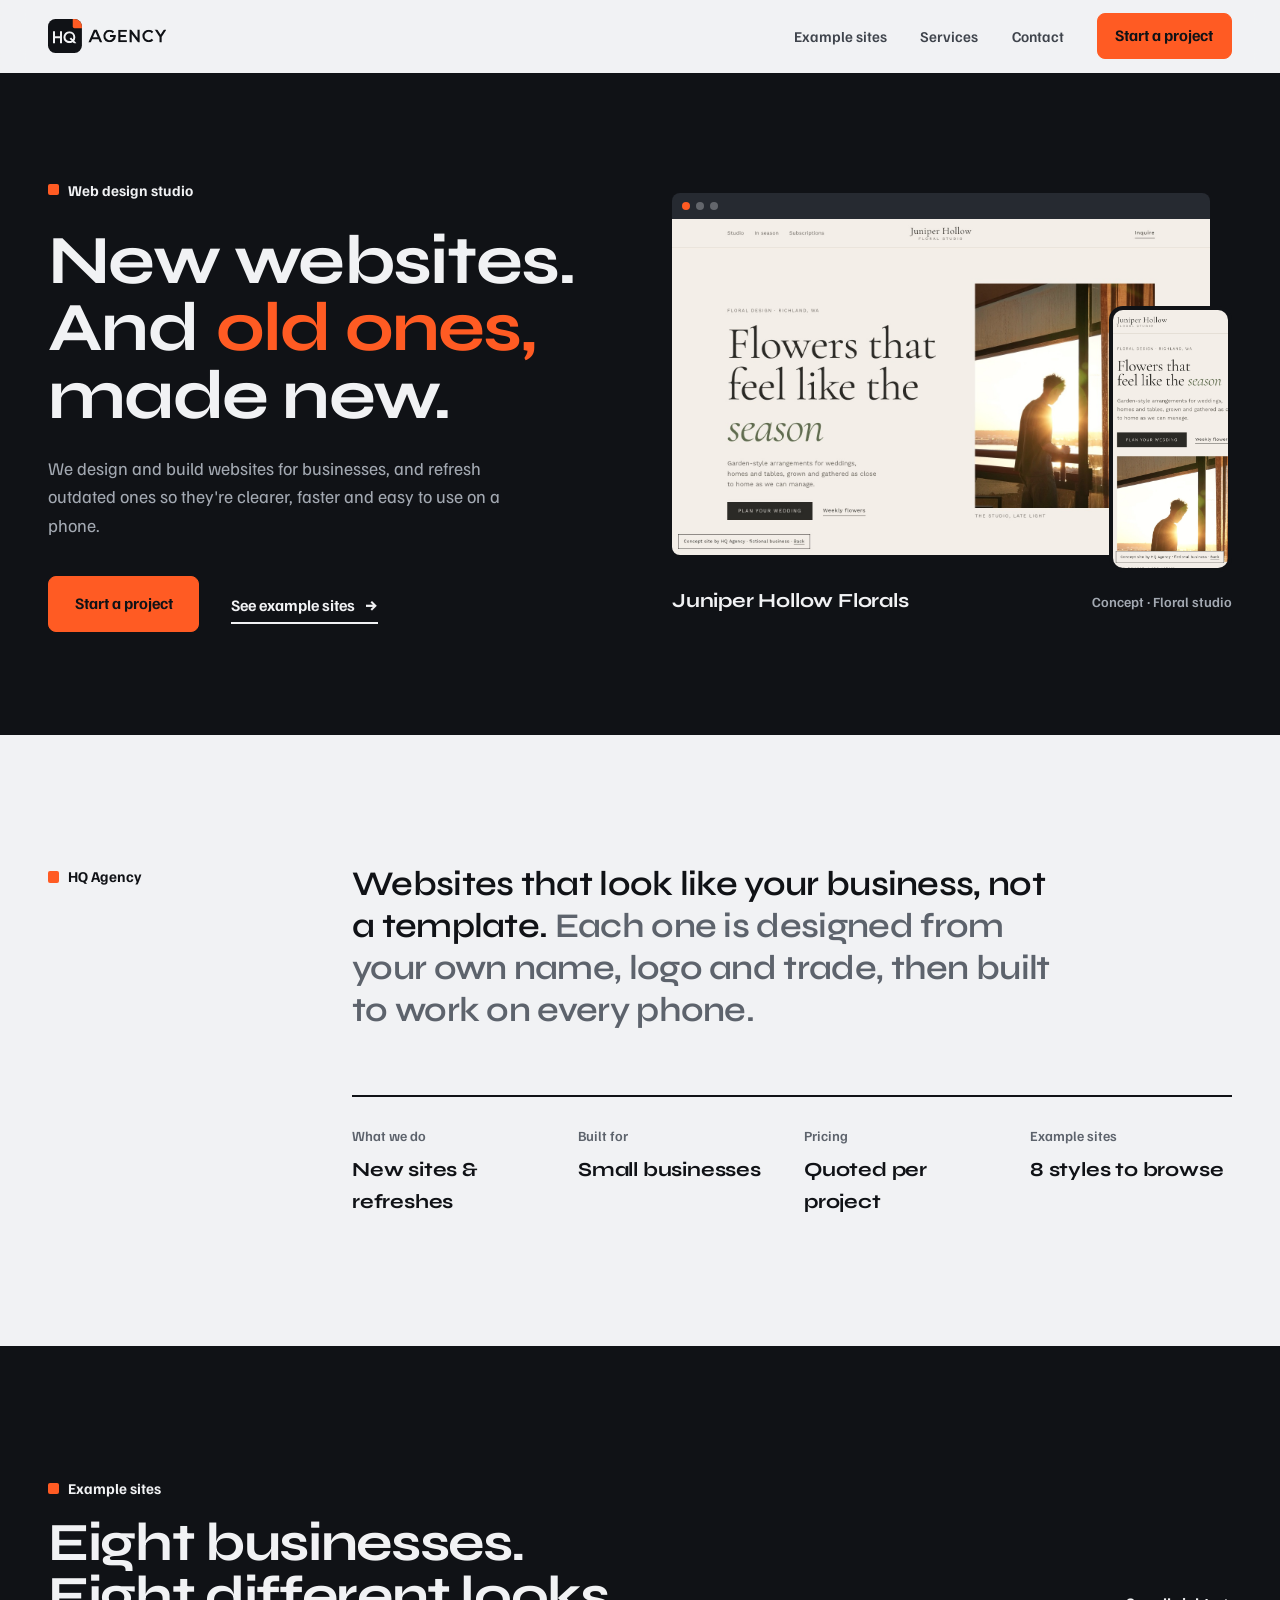
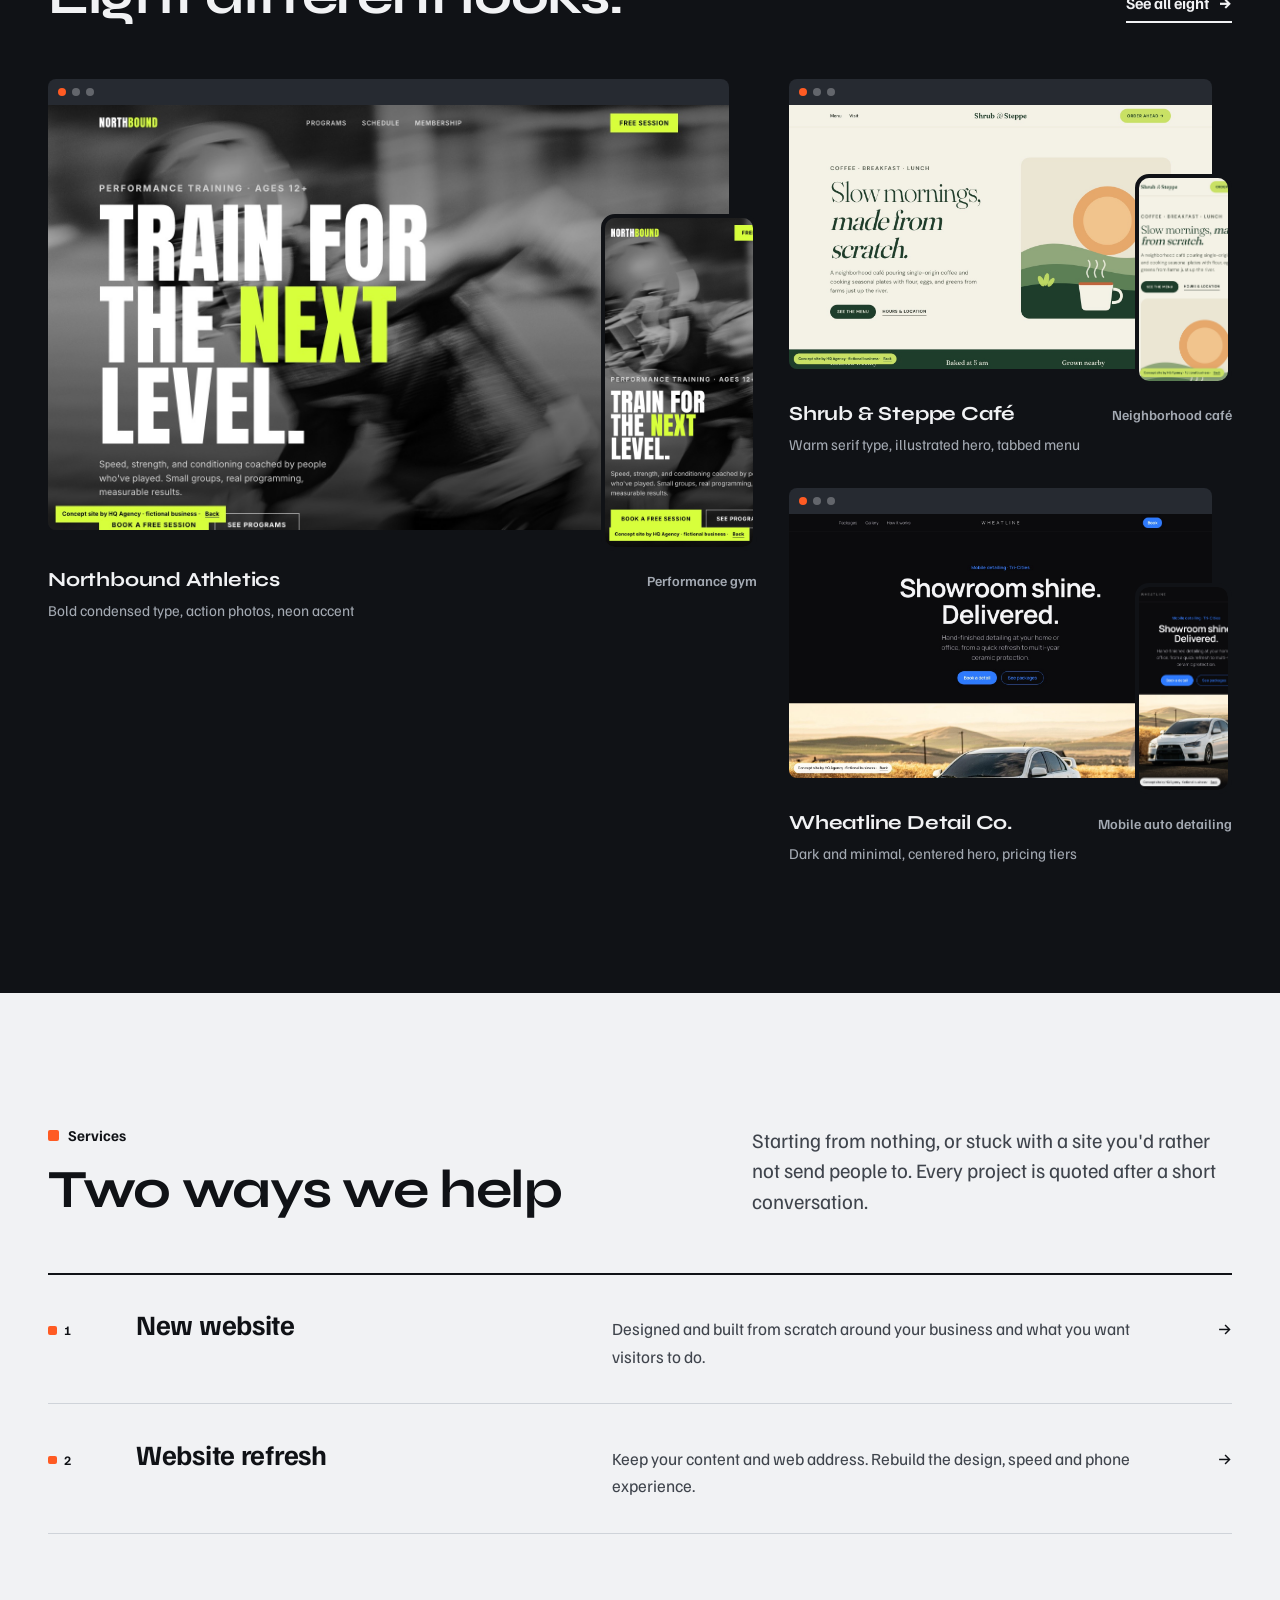
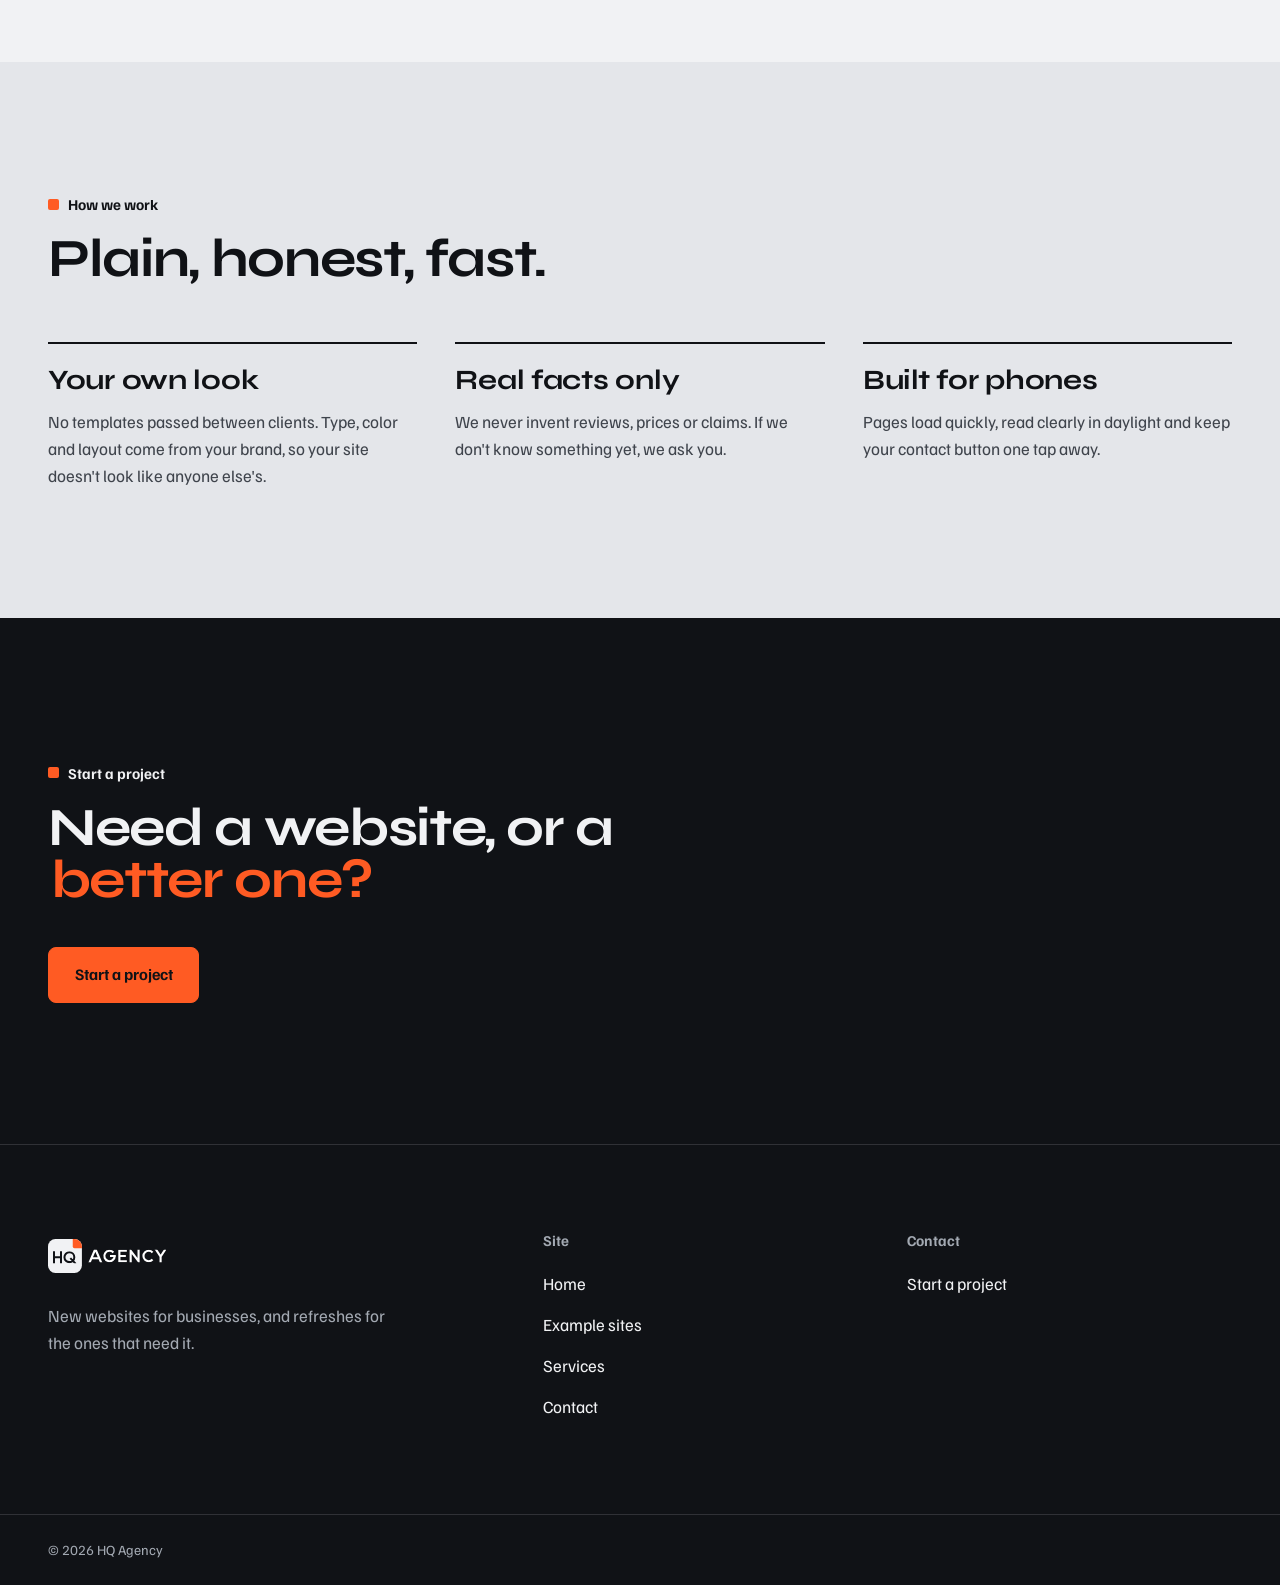
==== commit a79e98d2: "Add HQ logo, favicons and social share image Co-Authored-By: Claude Opus 5.5 <noreply@anthropic.com>" ====
--- a/index.html
+++ b/index.html
@@ -7,10 +7,17 @@
   <meta name="description" content="HQ Agency designs new websites for businesses and refreshes outdated ones so they're clearer, faster and easy to use on a phone." />
   <meta name="theme-color" content="#f1f2f4" />
   <link rel="icon" href="favicon.svg" type="image/svg+xml" />
+  <link rel="icon" href="assets/brand/favicon-32.png" sizes="32x32" type="image/png" />
+  <link rel="apple-touch-icon" href="assets/brand/apple-touch-icon.png" />
   <meta property="og:site_name" content="HQ Agency" />
   <meta property="og:type" content="website" />
   <meta property="og:title" content="HQ Agency | New websites and website refreshes" />
   <meta property="og:description" content="New websites for businesses, and refreshes for the ones that need it." />
+  <meta property="og:url" content="https://adminus-hqagency.github.io/hqagency-site/" />
+  <meta property="og:image" content="https://adminus-hqagency.github.io/hqagency-site/assets/brand/og-image.jpg" />
+  <meta property="og:image:width" content="1200" />
+  <meta property="og:image:height" content="630" />
+  <meta property="og:image:alt" content="HQ Agency: New websites. And old ones, made new." />
   <meta name="twitter:card" content="summary_large_image" />
   <link rel="preconnect" href="https://fonts.googleapis.com" />
   <link rel="preconnect" href="https://fonts.gstatic.com" crossorigin />
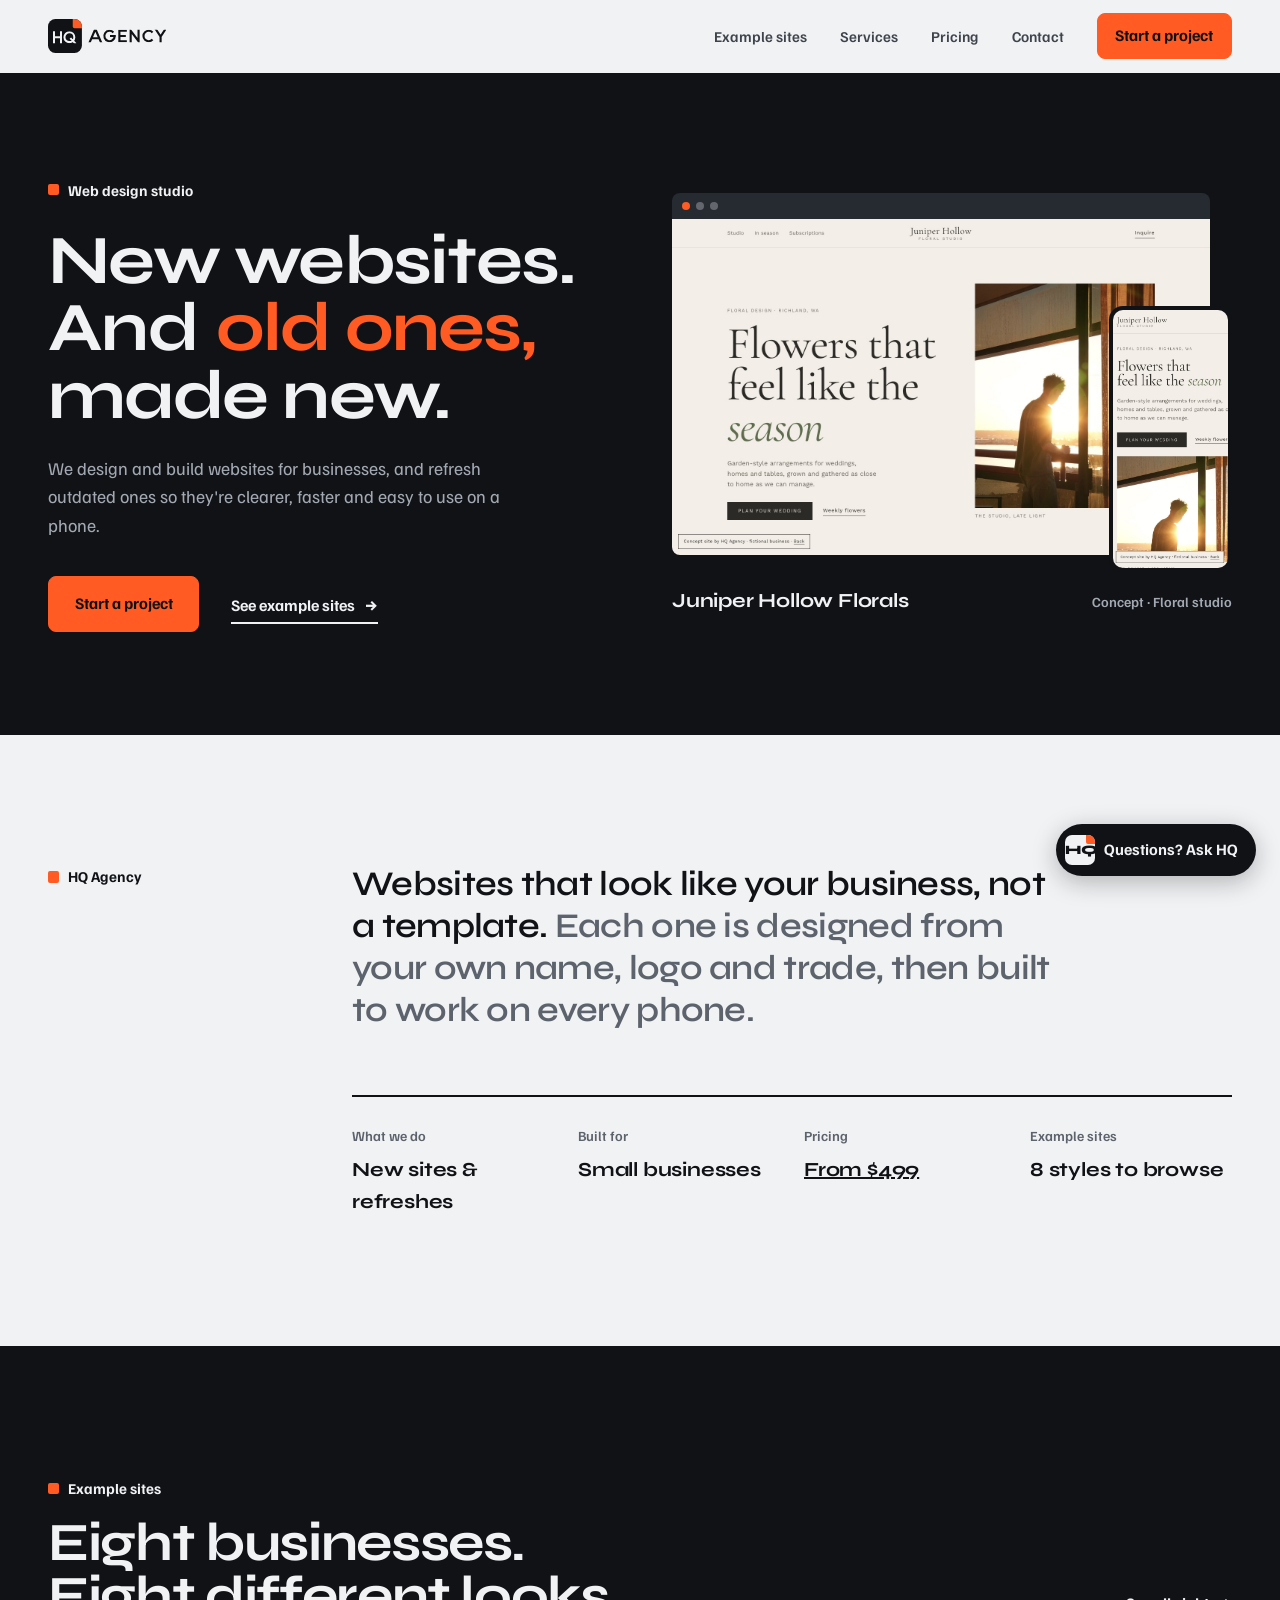
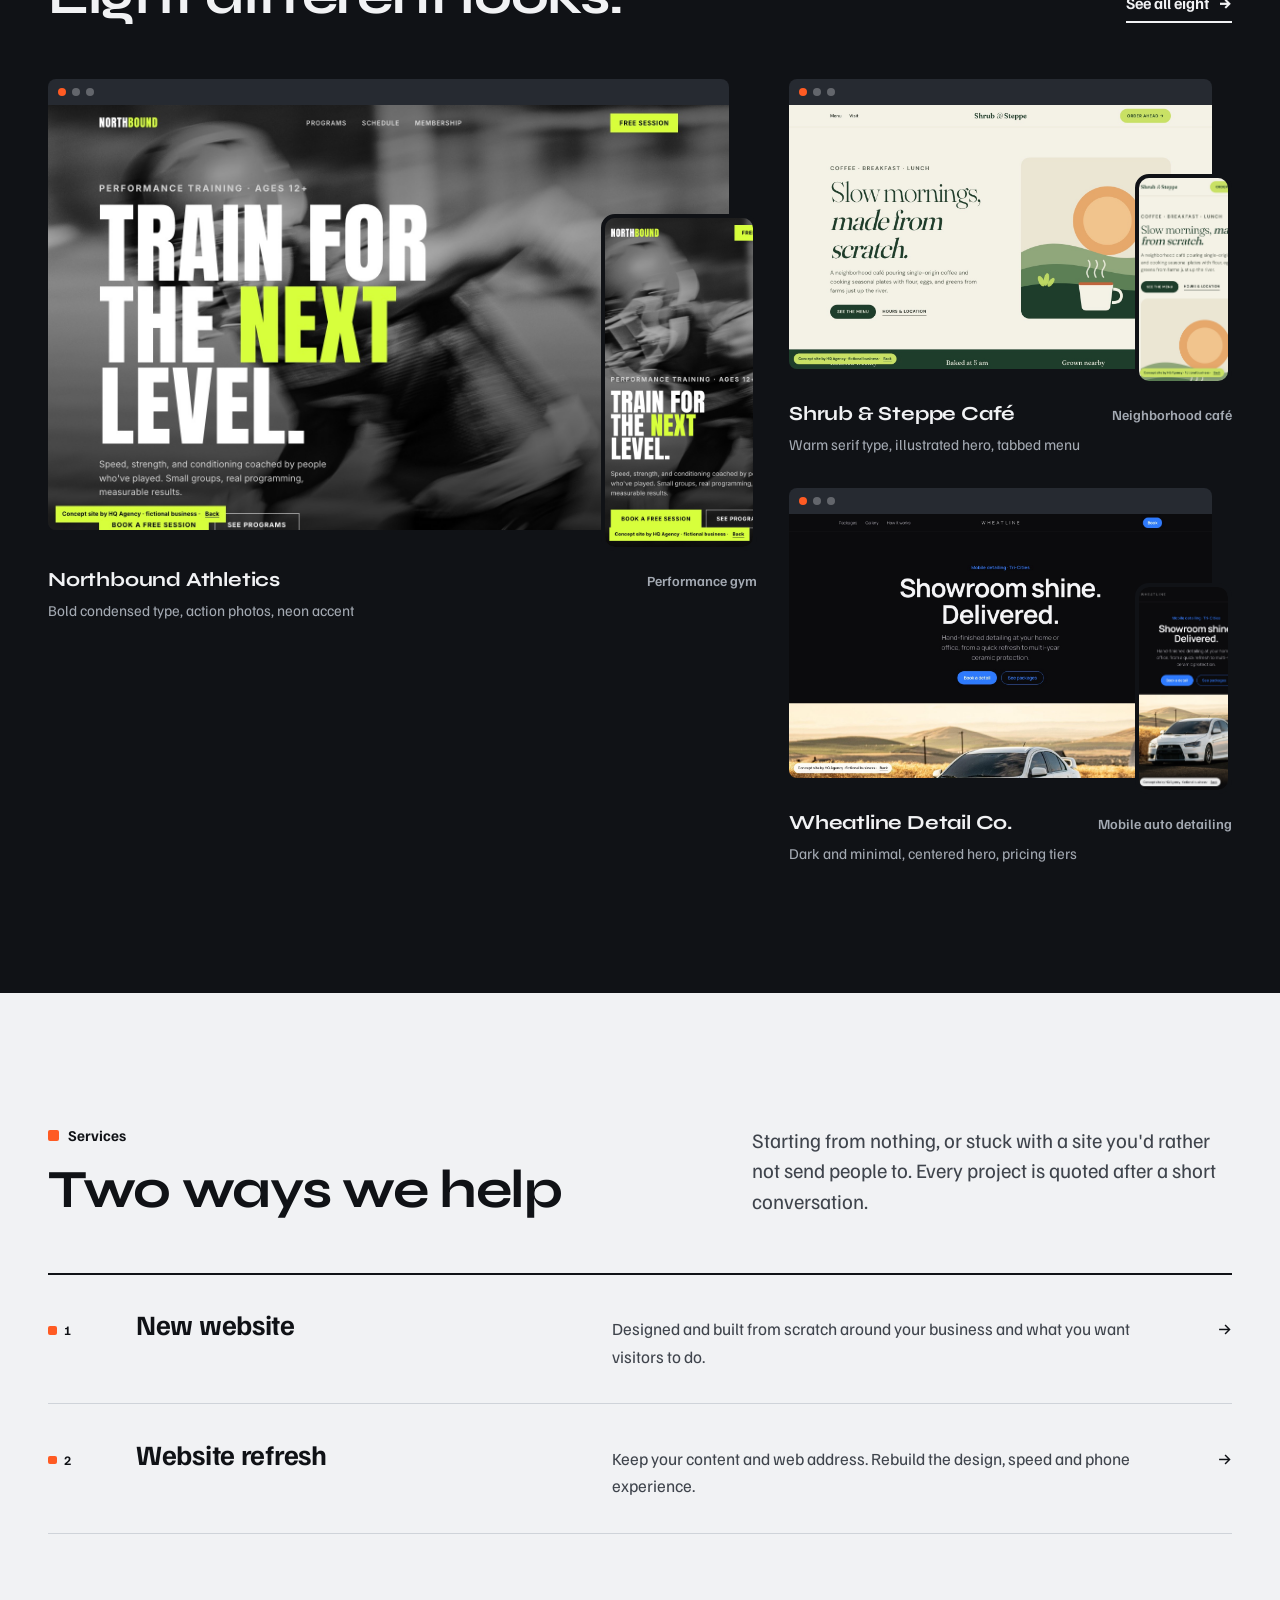
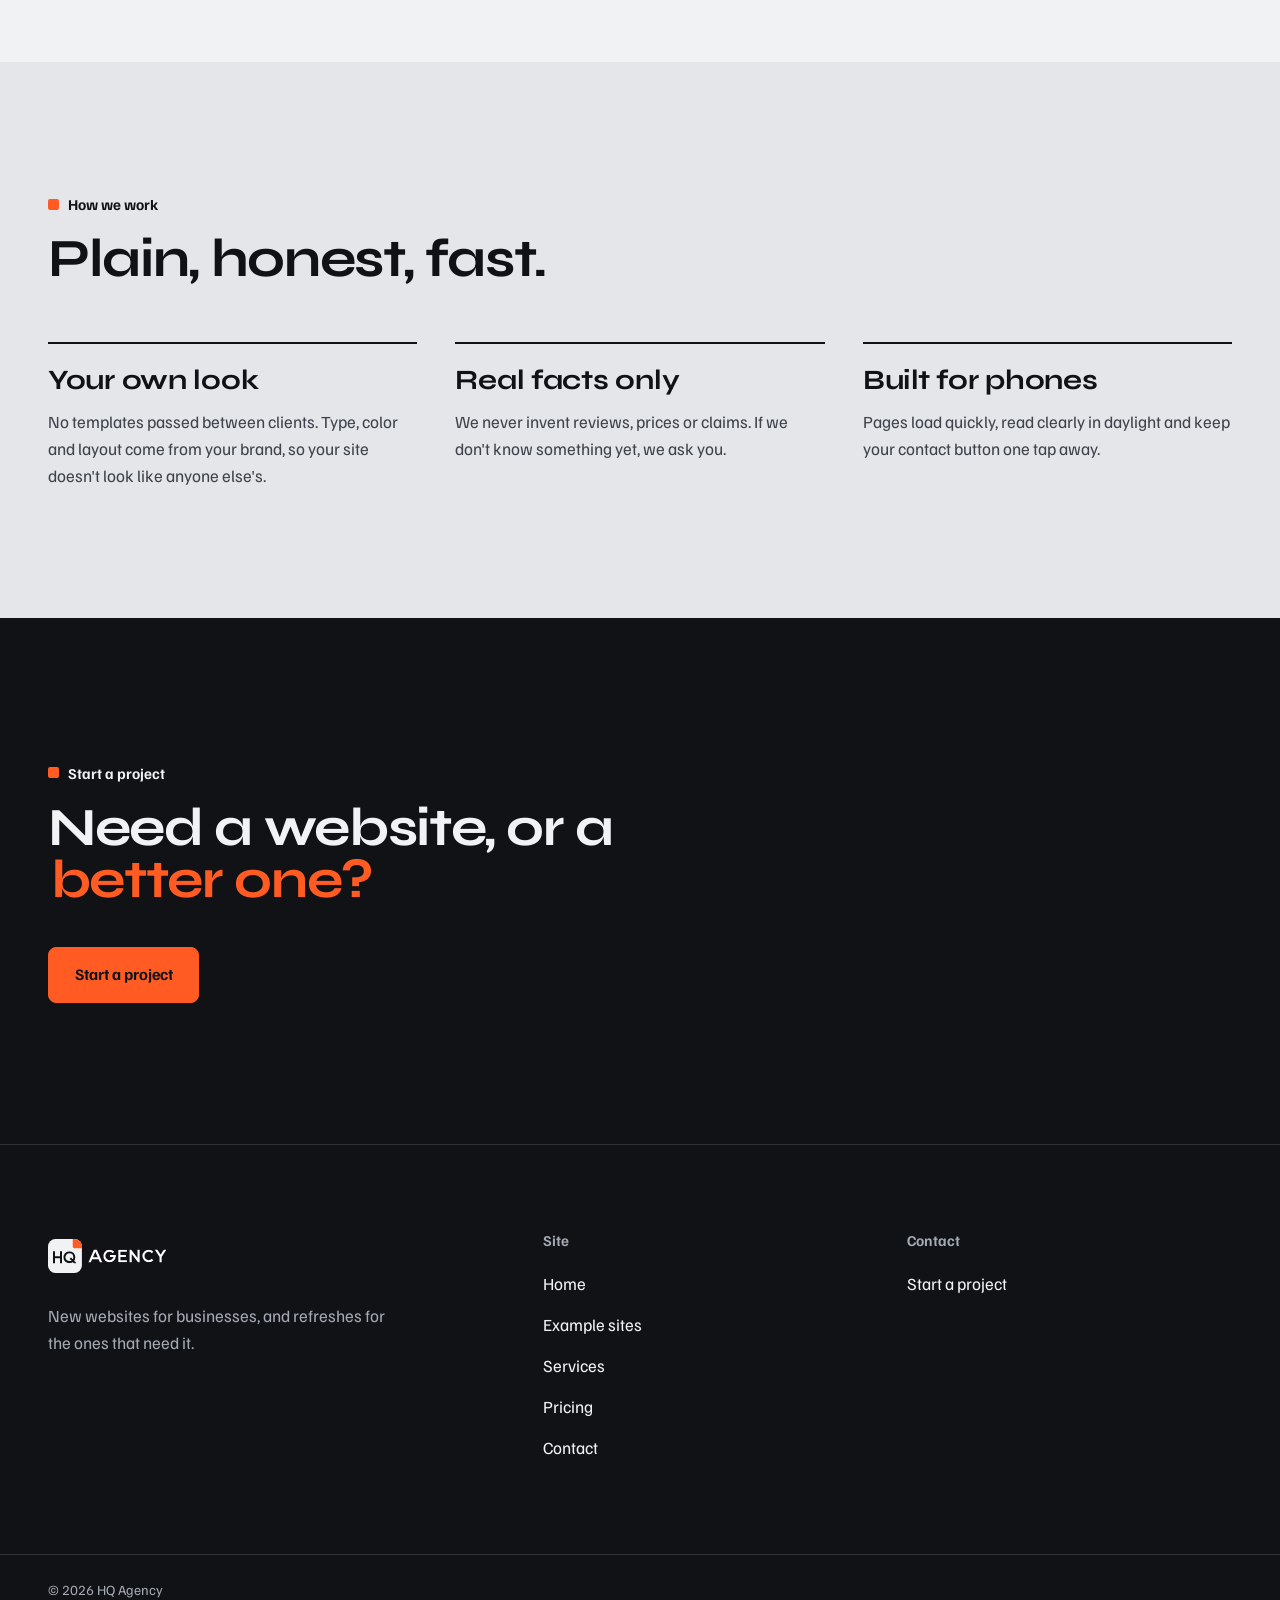
==== commit bffb4308: "Add Pricing page: three packages, AI help bot add-on, refresh prices Co-Authored-By: Claude Opus 5.5" ====
--- a/index.html
+++ b/index.html
@@ -28,6 +28,7 @@
   <script src="js/config.js" defer></script>
   <script src="js/components.js" defer></script>
   <script src="js/main.js" defer></script>
+  <script src="js/help-bot.js" defer></script>
   <script type="application/ld+json">
   { "@context": "https://schema.org", "@type": "ProfessionalService", "name": "HQ Agency", "description": "Website design for businesses: new websites and website refreshes." }
   </script>
@@ -74,7 +75,7 @@
           <dl class="facts">
             <div><dt>What we do</dt><dd>New sites &amp; refreshes</dd></div>
             <div><dt>Built for</dt><dd>Small businesses</dd></div>
-            <div><dt>Pricing</dt><dd>Quoted per project</dd></div>
+            <div><dt>Pricing</dt><dd><a href="pricing.html">From $499</a></dd></div>
             <div><dt>Example sites</dt><dd>8 styles to browse</dd></div>
           </dl>
         </div>
--- a/css/styles.css
+++ b/css/styles.css
@@ -780,3 +780,117 @@
 .steps { padding: 0; }
 .page-intro .display { max-width: 16ch; }
 @media (max-width: 900px) { .work-card__caption { flex-direction: column; gap: 0.15rem; } .work-card__meta { text-align: left; } }
+
+/* =========================================================================
+   HELP BOT (js/help-bot.js): chat bubble bottom-right, panel above it
+   ========================================================================= */
+.hqbot { position: fixed; right: clamp(0.75rem, 2.5vw, 1.5rem); bottom: clamp(0.75rem, 2.5vw, 1.5rem); z-index: 60; display: flex; flex-direction: column-reverse; align-items: flex-end; gap: 0.75rem; }
+.hqbot__tile {
+  position: relative; display: grid; place-items: center; flex: none; width: 30px; height: 30px;
+  background: var(--on-ink); color: var(--ink); border-radius: 7px; font-family: var(--font-display); font-weight: 800; font-size: 0.8rem;
+}
+.hqbot__tile::after { content: ""; position: absolute; right: 0; top: 0; width: 9px; height: 9px; background: var(--accent); border-radius: 0 7px 0 2px; }
+.hqbot__launch {
+  display: inline-flex; align-items: center; gap: 0.6rem; min-height: 52px; padding: 0.5rem 1.1rem 0.5rem 0.55rem;
+  background: var(--ink); color: var(--on-ink); border: 0; border-radius: 999px; cursor: pointer;
+  font-weight: 700; font-size: 0.9875rem; box-shadow: 0 6px 24px rgba(var(--ink-rgb), 0.28);
+}
+.hqbot__launch:hover { background: var(--ink-3); }
+.hqbot.is-open .hqbot__launch-label::after { content: " ×"; }
+.hqbot__panel {
+  width: min(380px, calc(100vw - 1.5rem)); height: min(560px, calc(100dvh - 7rem));
+  display: flex; flex-direction: column; overflow: hidden;
+  background: var(--surface); color: var(--ink); border: 1px solid var(--line); border-radius: 14px;
+  box-shadow: 0 18px 50px rgba(var(--ink-rgb), 0.25);
+}
+.hqbot__panel[hidden] { display: none; }
+.hqbot__head { display: flex; align-items: center; gap: 0.75rem; padding: 0.85rem 0.85rem 0.85rem 1rem; background: var(--ink); color: var(--on-ink); }
+.hqbot__title { font-family: var(--font-display); font-size: 1.05rem; font-weight: 700; line-height: 1.2; }
+.hqbot__sub { font-size: 0.8125rem; color: var(--on-ink-muted); }
+.hqbot__close { margin-left: auto; width: 44px; height: 44px; border: 0; border-radius: 8px; background: transparent; color: var(--on-ink); font-size: 1.6rem; line-height: 1; cursor: pointer; }
+.hqbot__close:hover { background: var(--ink-3); }
+.hqbot__log { flex: 1; overflow-y: auto; padding: 1rem; display: flex; flex-direction: column; gap: 0.6rem; background: var(--paper); overscroll-behavior: contain; }
+.hqbot__msg { max-width: 88%; padding: 0.65rem 0.85rem; border-radius: 12px; font-size: 0.9625rem; line-height: 1.5; overflow-wrap: anywhere; }
+.hqbot__msg--bot { align-self: flex-start; background: var(--surface); border: 1px solid var(--line); border-bottom-left-radius: 4px; }
+.hqbot__msg--user { align-self: flex-end; background: var(--ink); color: var(--on-ink); border-bottom-right-radius: 4px; }
+.hqbot__msg a { font-weight: 700; text-decoration: underline; text-decoration-color: var(--accent); text-decoration-thickness: 2px; text-underline-offset: 3px; }
+.hqbot__msg.is-error { border-color: var(--error); }
+.hqbot__dots { display: inline-flex; gap: 4px; padding: 0.2rem 0; }
+.hqbot__dots i { width: 7px; height: 7px; border-radius: 50%; background: var(--gray-500); animation: hqbot-dot 1s infinite ease-in-out; }
+.hqbot__dots i:nth-child(2) { animation-delay: 0.15s; }
+.hqbot__dots i:nth-child(3) { animation-delay: 0.3s; }
+@keyframes hqbot-dot { 0%, 80%, 100% { opacity: 0.3; } 40% { opacity: 1; } }
+.hqbot__chips { display: flex; flex-wrap: wrap; gap: 0.4rem; padding: 0 1rem 0.75rem; background: var(--paper); }
+.hqbot__chips[hidden] { display: none; }
+.hqbot__chip { min-height: 40px; padding: 0.35rem 0.75rem; border: 1px solid #9aa0a9; border-radius: 8px; background: var(--surface); font-size: 0.875rem; font-weight: 600; cursor: pointer; text-align: left; }
+.hqbot__chip:hover { border-color: var(--ink); }
+.hqbot__form { display: flex; align-items: flex-end; gap: 0.5rem; padding: 0.75rem; border-top: 1px solid var(--line); }
+.hqbot__input { flex: 1; min-height: 44px; max-height: 120px; padding: 0.65rem 0.75rem; border: 1px solid #9aa0a9; border-radius: 8px; resize: none; font-size: 1rem; line-height: 1.4; background: var(--surface); }
+.hqbot__input:focus { outline: none; border-color: var(--ink); box-shadow: 0 0 0 2px var(--accent); }
+.hqbot__send { width: 44px; height: 44px; flex: none; border: 0; border-radius: 8px; background: var(--accent); color: var(--ink); font-size: 1.2rem; font-weight: 700; cursor: pointer; }
+.hqbot__send[disabled] { opacity: 0.5; cursor: progress; }
+.hqbot__foot { padding: 0 0.85rem 0.75rem; font-size: 0.8125rem; color: var(--gray-500); }
+.hqbot__foot a { color: var(--ink); font-weight: 600; }
+@media (max-width: 520px) {
+  .hqbot__launch-label { position: absolute; width: 1px; height: 1px; overflow: hidden; clip: rect(0 0 0 0); white-space: nowrap; }
+  .hqbot__launch { padding: 0.5rem; width: 56px; height: 56px; justify-content: center; }
+  .hqbot__launch .hqbot__tile { width: 36px; height: 36px; font-size: 0.95rem; }
+  .hqbot__panel { width: calc(100vw - 1.5rem); height: calc(100dvh - 6.5rem); }
+}
+@media (prefers-reduced-motion: reduce) { .hqbot__dots i { animation: none; opacity: 0.7; } }
+
+/* =========================================================================
+   PRICING (pricing.html) — pattern 17: tier cards, compare table, add-on band
+   ========================================================================= */
+.tiers { display: grid; grid-template-columns: repeat(3, minmax(0, 1fr)); gap: clamp(1rem, 2.5vw, 1.75rem); align-items: stretch; }
+@media (max-width: 960px) { .tiers { grid-template-columns: 1fr; max-width: 560px; } }
+.tier {
+  position: relative; display: flex; flex-direction: column; gap: 0.5rem;
+  padding: clamp(1.5rem, 3vw, 2rem); background: var(--surface);
+  border: 1px solid var(--line); border-top: 4px solid var(--ink); border-radius: var(--radius);
+}
+.tier--featured { border: 2px solid var(--ink); border-top: 8px solid var(--accent); }
+.tier__badge {
+  position: absolute; top: -0.1rem; right: 1.25rem; transform: translateY(-50%);
+  padding: 0.25rem 0.7rem; background: var(--ink); color: var(--on-ink); border-radius: var(--radius);
+  font-size: 0.8125rem; font-weight: 700;
+}
+.tier__name { font-family: var(--font-display); font-size: 1.75rem; font-weight: 700; letter-spacing: -0.02em; }
+.tier__for { color: var(--gray-700); min-height: 3em; }
+.tier__price { margin-top: 0.75rem; display: flex; align-items: baseline; gap: 0.4rem; }
+.tier__amount { font-family: var(--font-display); font-size: clamp(2.4rem, 4vw, 3rem); font-weight: 700; letter-spacing: -0.03em; line-height: 1; }
+.tier__unit { color: var(--gray-500); font-weight: 600; }
+.tier__monthly { font-weight: 700; font-size: 1.125rem; }
+.tier__list { list-style: none; margin: 1rem 0 1.5rem; border-top: 1px solid var(--line); flex: 1; }
+.tier__list li { position: relative; padding: 0.6rem 0 0.6rem 1.6rem; border-bottom: 1px solid var(--line); color: var(--gray-700); }
+.tier__list li::before { content: ""; position: absolute; left: 0.15rem; top: 1.05rem; width: 0.6rem; height: 0.6rem; background: var(--accent); border-radius: 2px; }
+.tier .btn { width: 100%; }
+.tiers__note { margin-top: 1.5rem; color: var(--gray-500); font-size: 0.9375rem; }
+
+.compare-wrap { overflow-x: auto; -webkit-overflow-scrolling: touch; }
+.compare { width: 100%; min-width: 620px; border-collapse: collapse; background: var(--surface); border-radius: var(--radius); overflow: hidden; }
+.compare--small { min-width: 0; margin-top: 1.5rem; }
+.compare th, .compare td { padding: 0.85rem 1rem; text-align: left; border-bottom: 1px solid var(--line); vertical-align: top; }
+.compare thead th { background: var(--ink); color: var(--on-ink); font-family: var(--font-display); font-weight: 700; font-size: 1.05rem; }
+.compare thead th span { display: block; font-family: var(--font-sans); font-weight: 500; font-size: 0.8125rem; color: var(--on-ink-muted); }
+.compare tbody th { font-weight: 600; width: 34%; }
+.compare td { color: var(--gray-700); }
+.compare .yes { color: var(--ink); font-weight: 800; font-size: 1.1rem; }
+.compare .no { color: var(--gray-500); }
+
+.addon { display: grid; grid-template-columns: minmax(0, 7fr) minmax(0, 5fr); gap: clamp(2rem, 5vw, 4rem); align-items: center; }
+@media (max-width: 900px) { .addon { grid-template-columns: 1fr; } }
+.addon .display { margin-top: 1rem; }
+.addon .lede { margin-top: 1.25rem; }
+.addon__price { margin-top: 1.5rem; font-size: 1.125rem; color: var(--on-ink-muted); }
+.addon__price strong { color: var(--on-ink); font-family: var(--font-display); font-size: 1.5rem; }
+.addon__list { list-style: none; border-top: 1px solid var(--line-ink); }
+.addon__list li { position: relative; padding: 0.9rem 0 0.9rem 1.6rem; border-bottom: 1px solid var(--line-ink); color: var(--on-ink); }
+.addon__list li::before { content: ""; position: absolute; left: 0.15rem; top: 1.35rem; width: 0.6rem; height: 0.6rem; background: var(--accent); border-radius: 2px; }
+
+.refresh { display: grid; grid-template-columns: minmax(0, 7fr) minmax(0, 5fr); gap: clamp(2rem, 5vw, 4rem); align-items: start; }
+@media (max-width: 900px) { .refresh { grid-template-columns: 1fr; } }
+.refresh .display { margin-top: 1rem; }
+.refresh .lede { margin-top: 1.25rem; }
+.refresh .fit-list { margin-top: 1.25rem; }
+.refresh__note { margin-top: 1.25rem; color: var(--gray-500); font-size: 0.9375rem; }
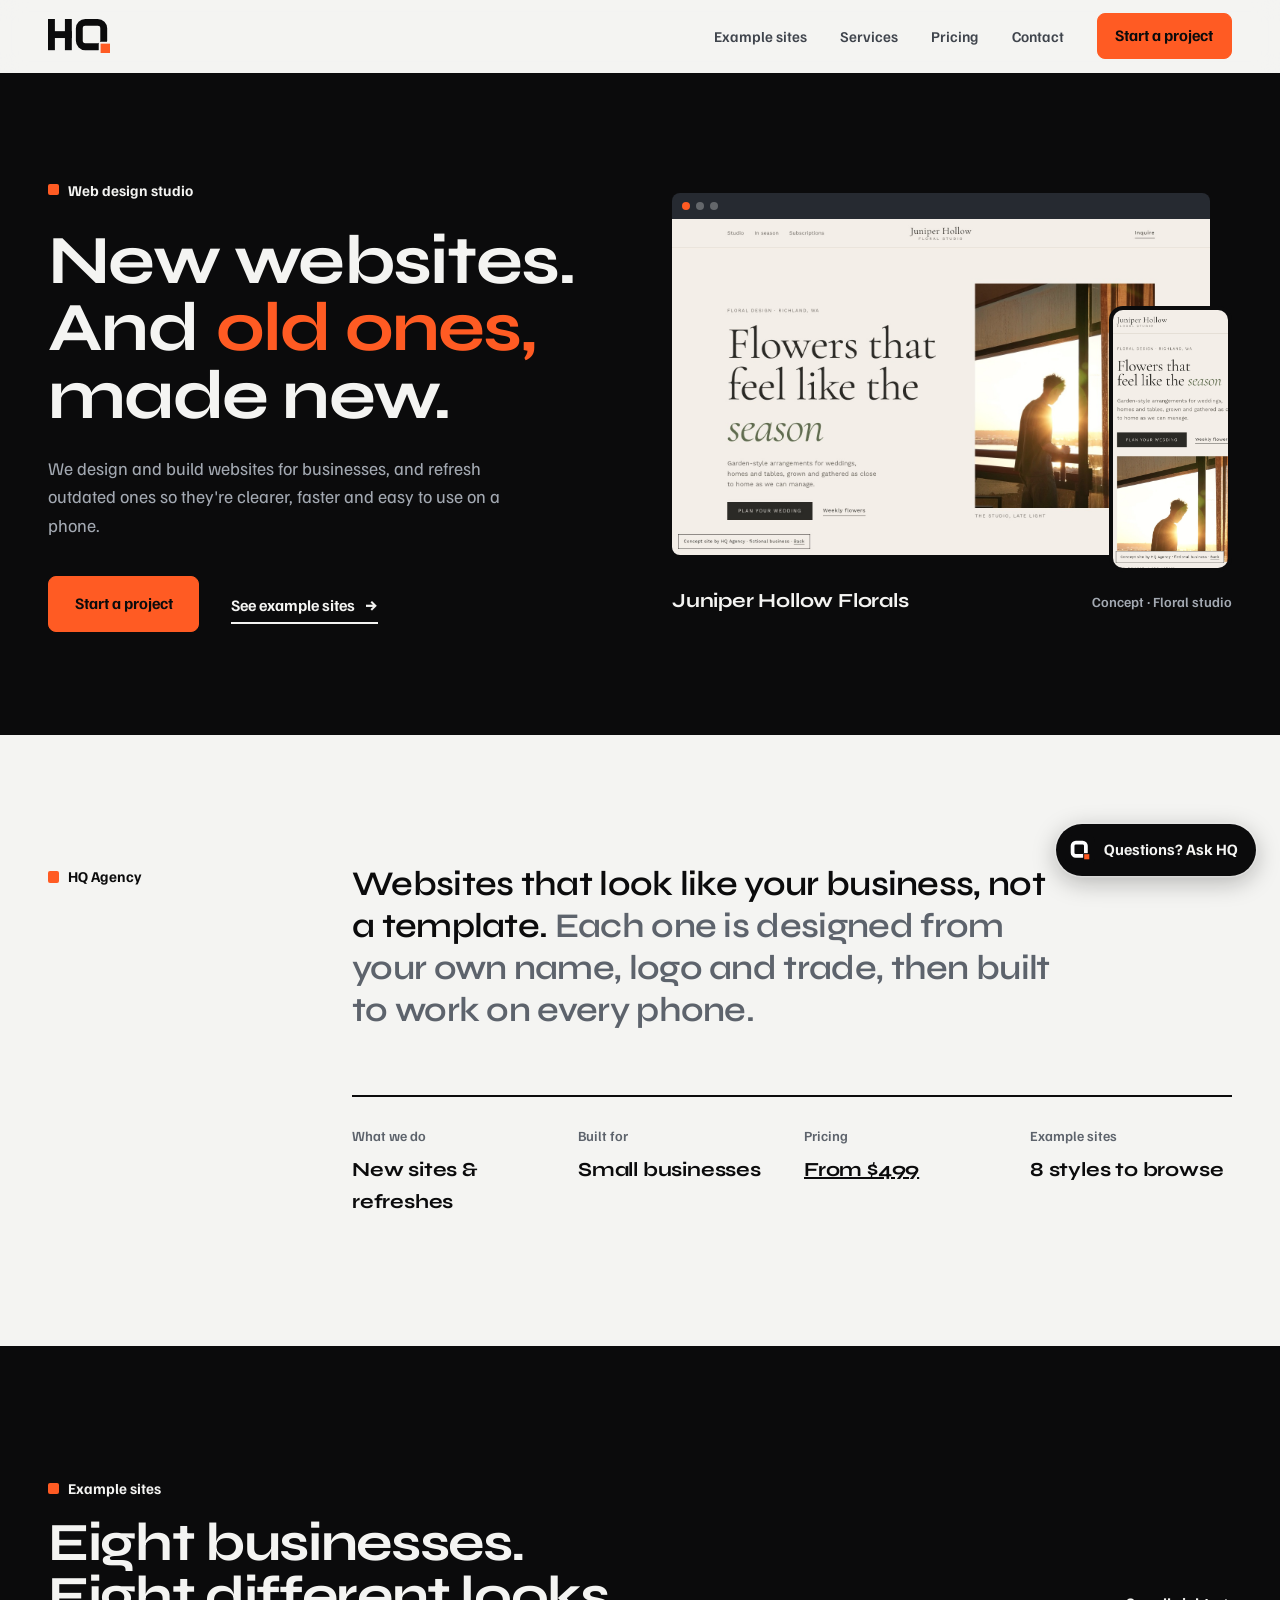
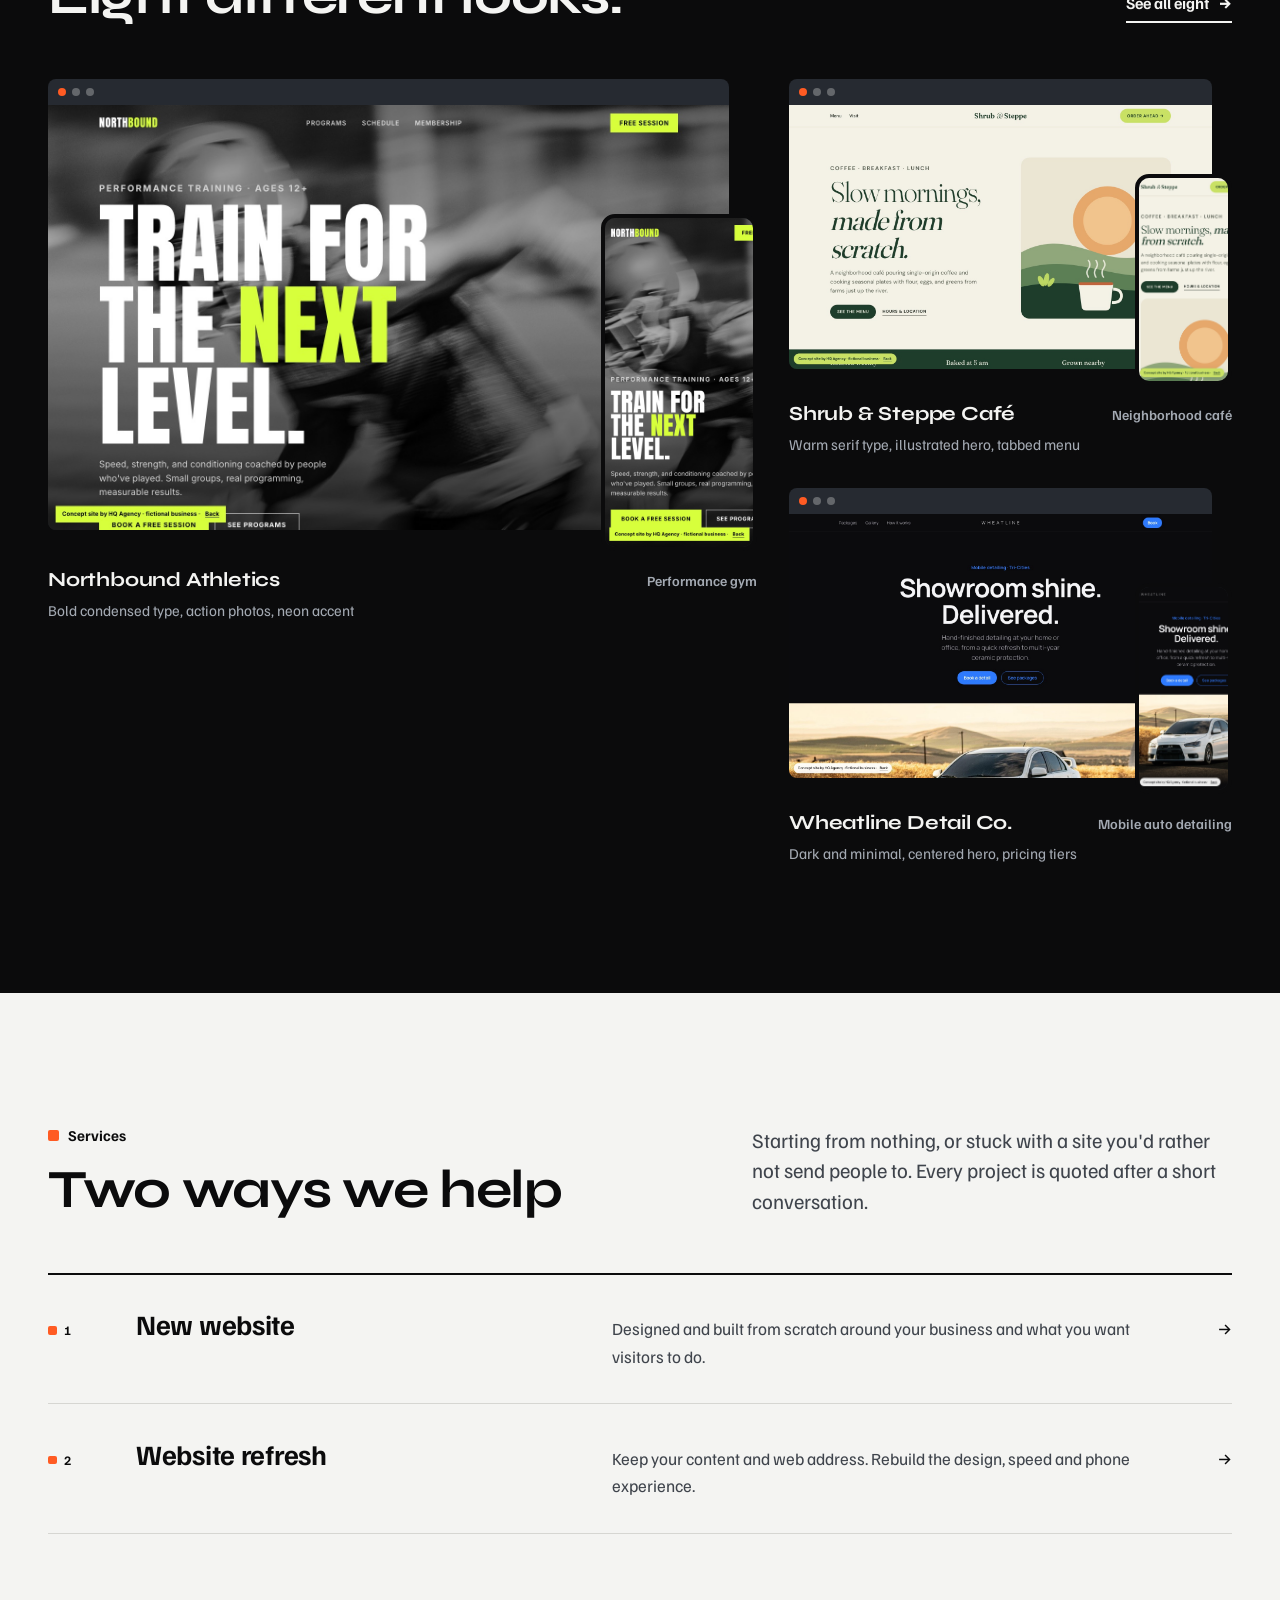
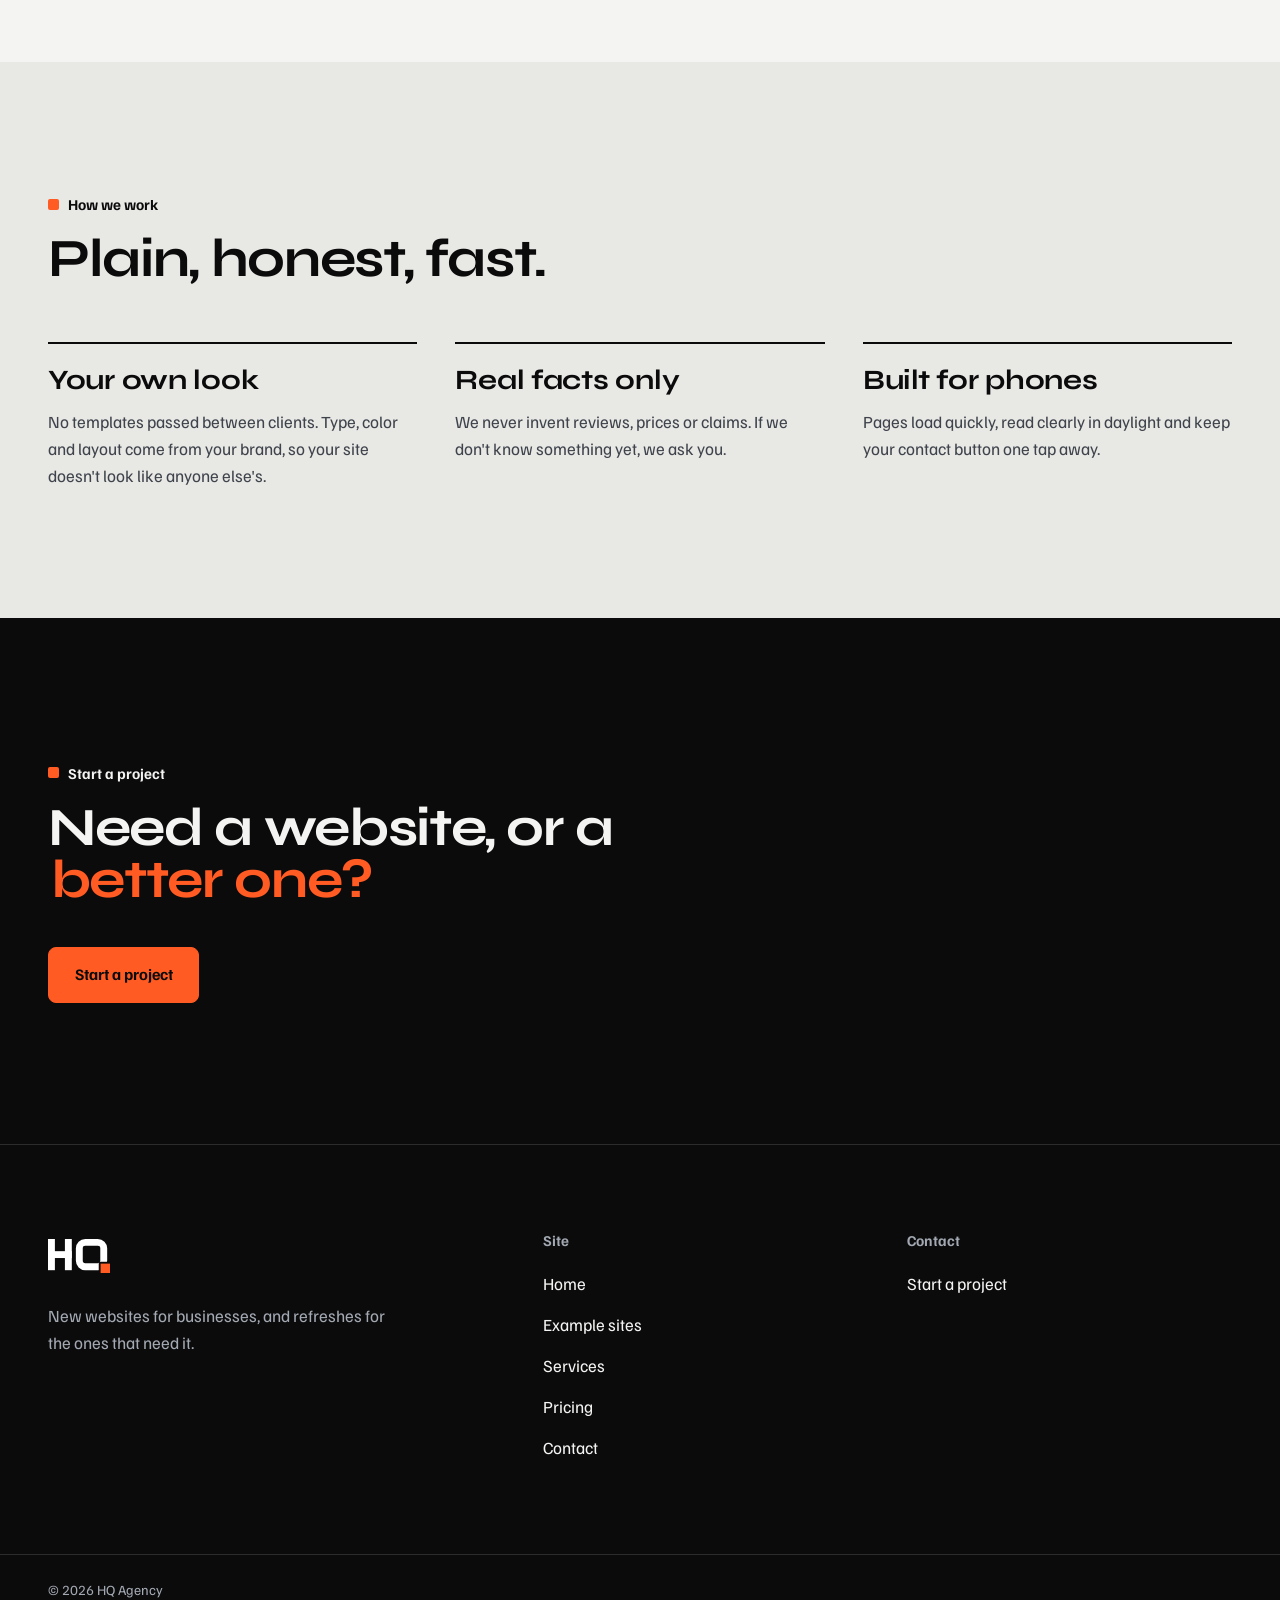
==== commit 45183943: "Switch the site to brand identity v2: HQ monogram, new icons, share image and palette Co-Authored-By" ====
--- a/index.html
+++ b/index.html
@@ -5,7 +5,7 @@
   <meta name="viewport" content="width=device-width, initial-scale=1" />
   <title>HQ Agency | New websites and website refreshes</title>
   <meta name="description" content="HQ Agency designs new websites for businesses and refreshes outdated ones so they're clearer, faster and easy to use on a phone." />
-  <meta name="theme-color" content="#f1f2f4" />
+  <meta name="theme-color" content="#f4f4f2" />
   <link rel="icon" href="favicon.svg" type="image/svg+xml" />
   <link rel="icon" href="assets/brand/favicon-32.png" sizes="32x32" type="image/png" />
   <link rel="apple-touch-icon" href="assets/brand/apple-touch-icon.png" />
--- a/css/styles.css
+++ b/css/styles.css
@@ -8,19 +8,19 @@
 :root {
   /* HQ Agency tokens (see ../BRIEF.md → Direction). Contrast against the named background. */
   /* Color */
-  --ink: #101216;            /* near-black, cool */
+  --ink: #0b0b0c;            /* HQ Black (brand identity v2) */
   --ink-2: #1a1d22;
   --ink-3: #262a31;
-  --paper: #f1f2f4;          /* cool white (not Pyn's warm paper) */
-  --paper-2: #e4e6ea;
+  --paper: #f4f4f2;          /* Paper: neutral white (not Pyn's warm #f4f2ee) */
+  --paper-2: #e8e8e5;
   --gray-700: #3f444c;       /* body text on paper  (≈ 9.6:1) */
   --gray-500: #5d636c;       /* muted text on paper (≈ 5.6:1) */
-  --line: #cfd3d9;
-  --on-ink: #f1f2f4;
+  --line: #d6d6d2;
+  --on-ink: #f4f4f2;
   --on-ink-muted: #a3a9b2;   /* muted text on ink   (≈ 8:1) */
   --line-ink: rgba(var(--paper-rgb), 0.14);
-  --ink-rgb: 16, 18, 22;
-  --paper-rgb: 241, 242, 244;
+  --ink-rgb: 11, 11, 12;
+  --paper-rgb: 244, 244, 242;
   --surface: #ffffff;
   --accent: #ff5b23;         /* HQ orange: fills only, always with ink text (ink on orange ≈ 6.4:1) */
   --on-accent: var(--ink);
@@ -785,15 +785,11 @@
    HELP BOT (js/help-bot.js): chat bubble bottom-right, panel above it
    ========================================================================= */
 .hqbot { position: fixed; right: clamp(0.75rem, 2.5vw, 1.5rem); bottom: clamp(0.75rem, 2.5vw, 1.5rem); z-index: 60; display: flex; flex-direction: column-reverse; align-items: flex-end; gap: 0.75rem; }
-.hqbot__tile {
-  position: relative; display: grid; place-items: center; flex: none; width: 30px; height: 30px;
-  background: var(--on-ink); color: var(--ink); border-radius: 7px; font-family: var(--font-display); font-weight: 800; font-size: 0.8rem;
-}
-.hqbot__tile::after { content: ""; position: absolute; right: 0; top: 0; width: 9px; height: 9px; background: var(--accent); border-radius: 0 7px 0 2px; }
+.hqbot__tile { display: block; flex: none; width: 30px; height: 30px; border-radius: 7px; }
 .hqbot__launch {
   display: inline-flex; align-items: center; gap: 0.6rem; min-height: 52px; padding: 0.5rem 1.1rem 0.5rem 0.55rem;
   background: var(--ink); color: var(--on-ink); border: 0; border-radius: 999px; cursor: pointer;
-  font-weight: 700; font-size: 0.9875rem; box-shadow: 0 6px 24px rgba(var(--ink-rgb), 0.28);
+  font-weight: 700; font-size: 0.9875rem; box-shadow: 0 0 0 1.5px rgba(var(--paper-rgb), 0.35), 0 6px 24px rgba(var(--ink-rgb), 0.28);
 }
 .hqbot__launch:hover { background: var(--ink-3); }
 .hqbot.is-open .hqbot__launch-label::after { content: " ×"; }
@@ -834,7 +830,7 @@
 @media (max-width: 520px) {
   .hqbot__launch-label { position: absolute; width: 1px; height: 1px; overflow: hidden; clip: rect(0 0 0 0); white-space: nowrap; }
   .hqbot__launch { padding: 0.5rem; width: 56px; height: 56px; justify-content: center; }
-  .hqbot__launch .hqbot__tile { width: 36px; height: 36px; font-size: 0.95rem; }
+  .hqbot__launch .hqbot__tile { width: 36px; height: 36px; }
   .hqbot__panel { width: calc(100vw - 1.5rem); height: calc(100dvh - 6.5rem); }
 }
 @media (prefers-reduced-motion: reduce) { .hqbot__dots i { animation: none; opacity: 0.7; } }
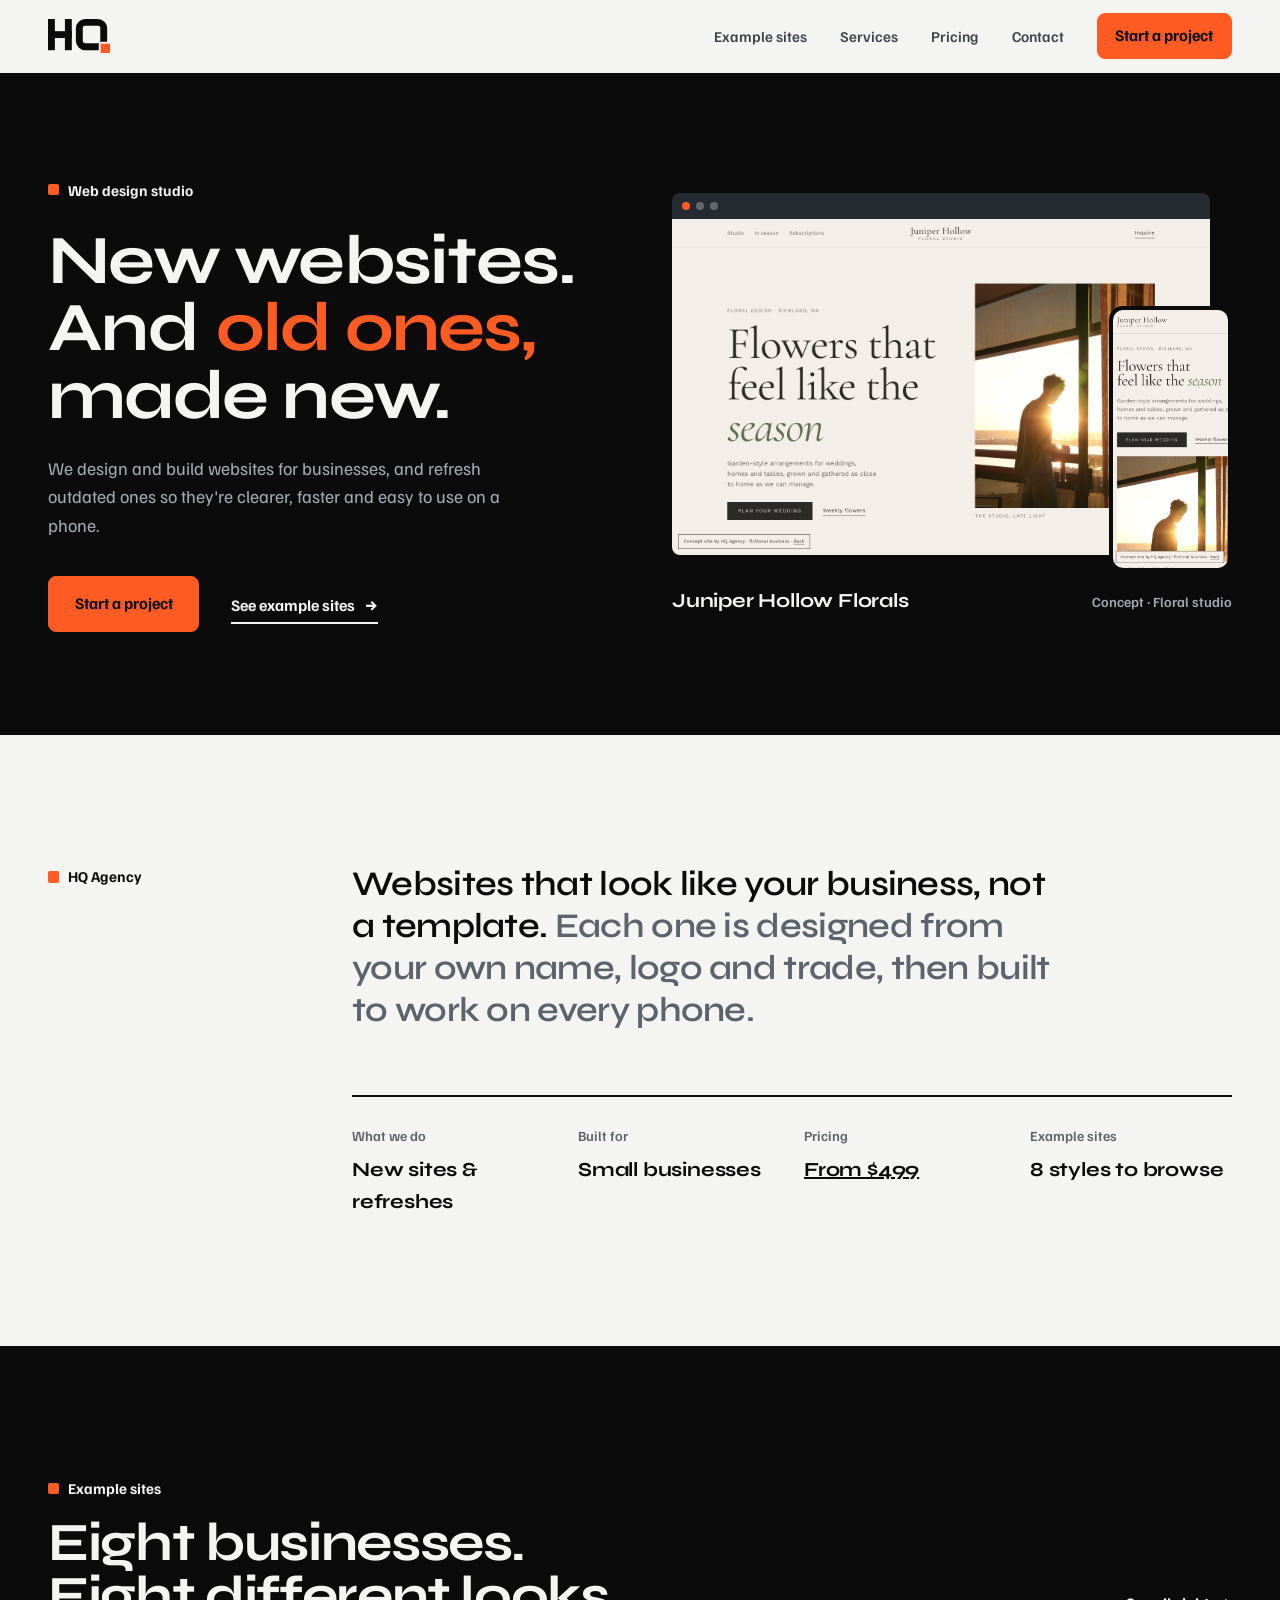
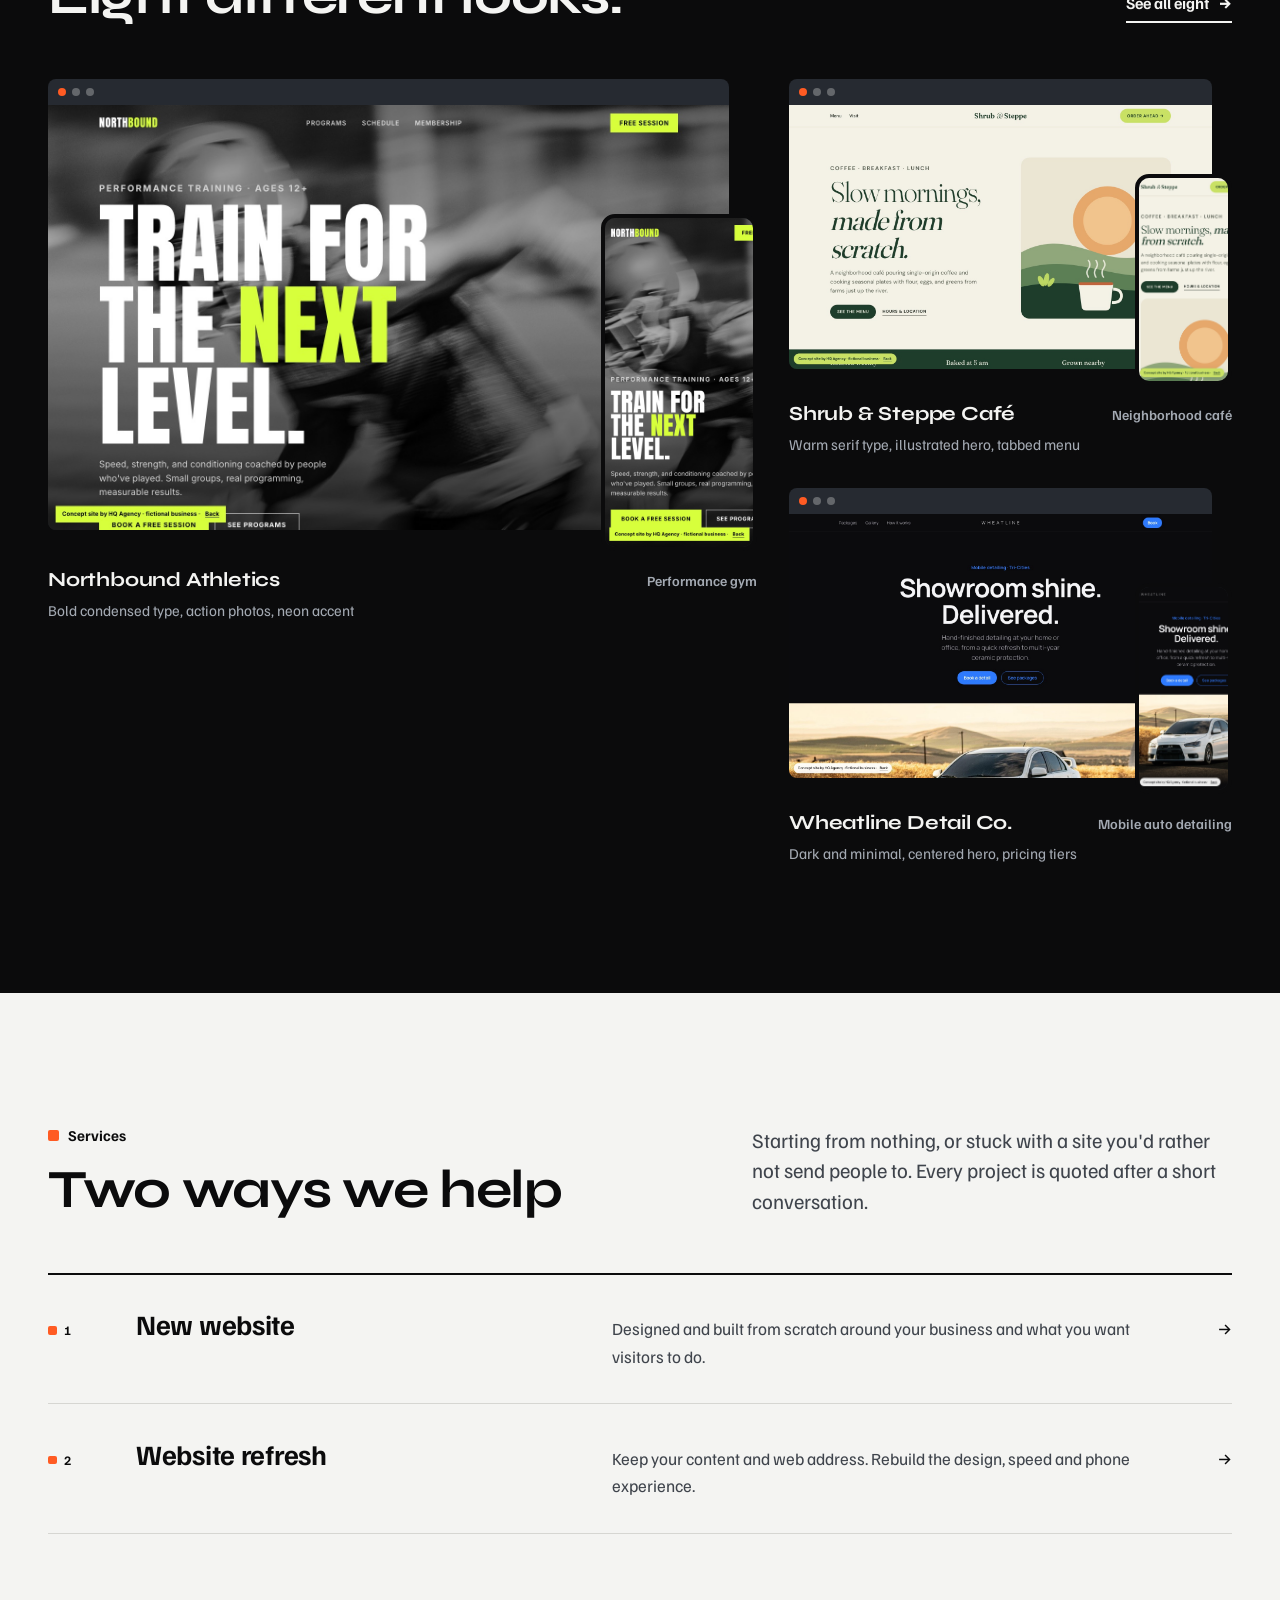
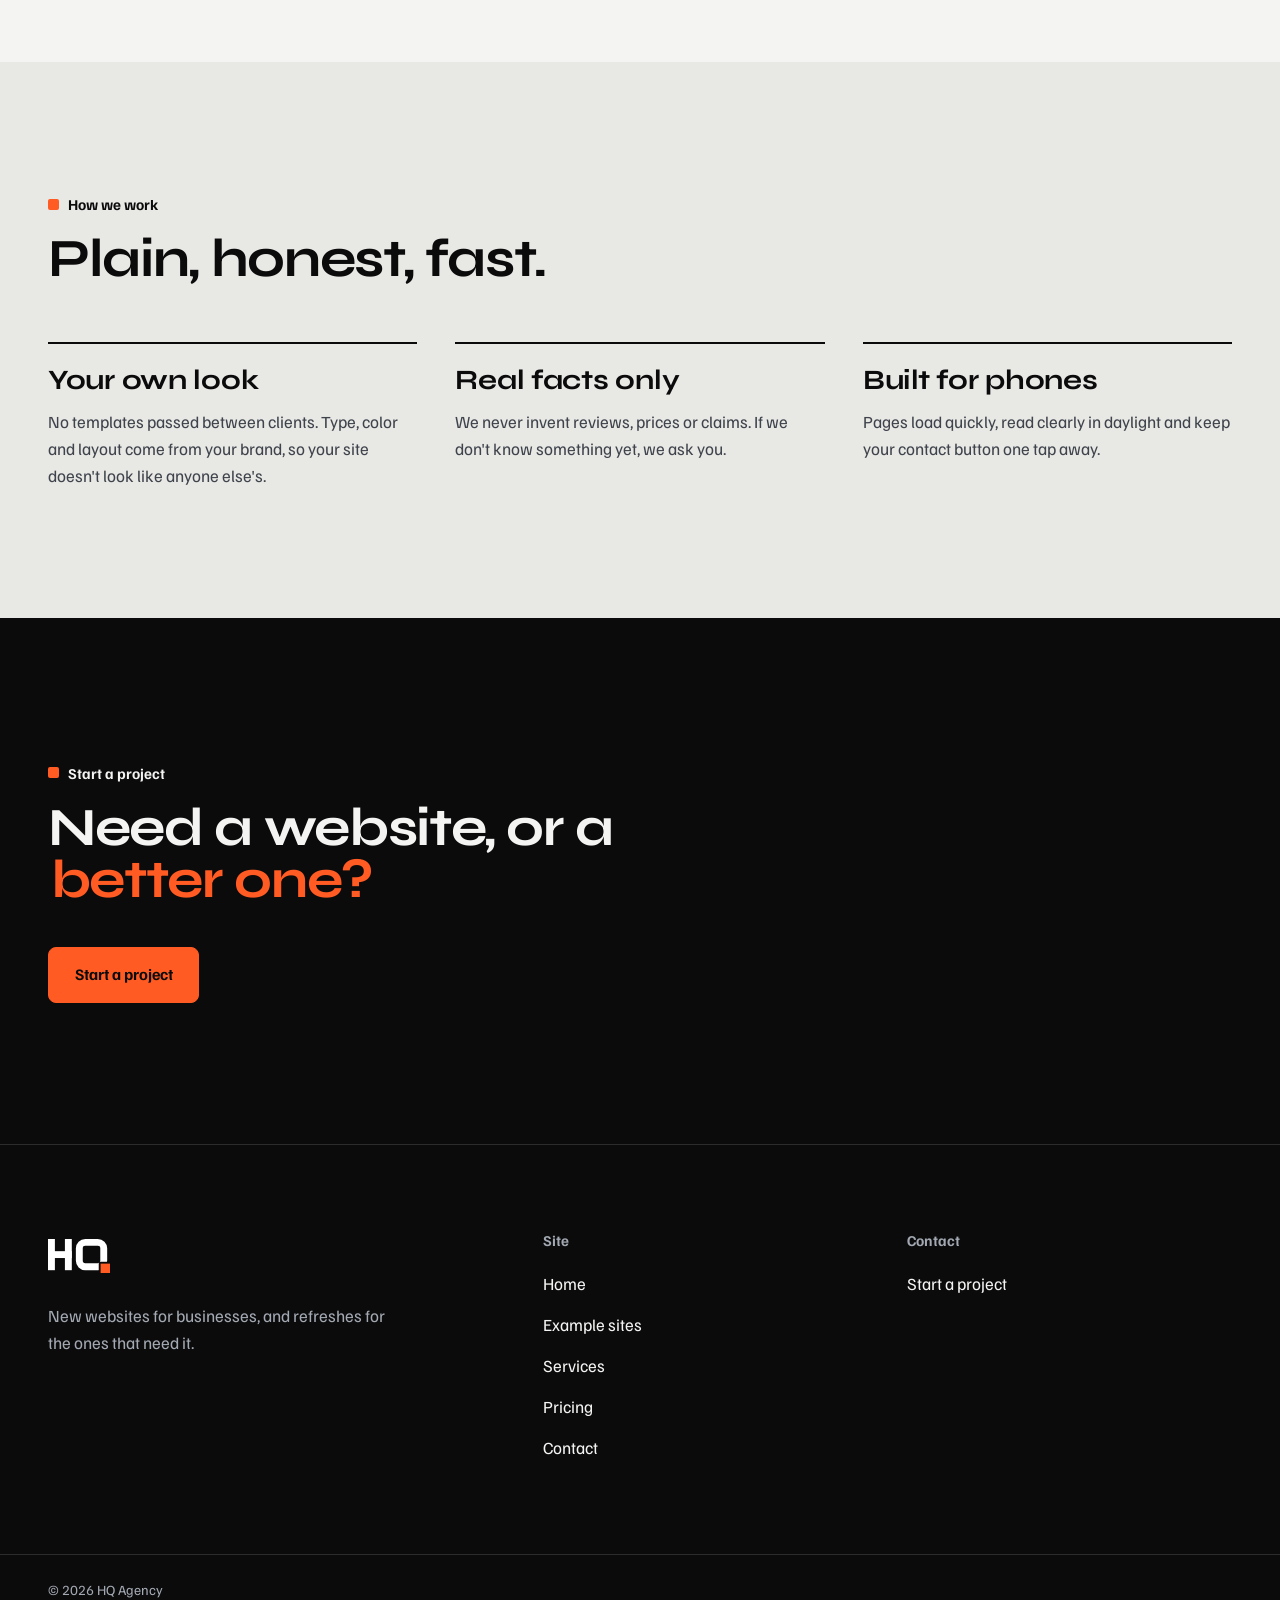
==== commit dd517924: "Use the help-bot template's chat window so HQ's bot is tracked Co-Authored-By: Claude Opus 5.5 <nore" ====
--- a/index.html
+++ b/index.html
@@ -6,9 +6,9 @@
   <title>HQ Agency | New websites and website refreshes</title>
   <meta name="description" content="HQ Agency designs new websites for businesses and refreshes outdated ones so they're clearer, faster and easy to use on a phone." />
   <meta name="theme-color" content="#f4f4f2" />
-  <link rel="icon" href="favicon.svg" type="image/svg+xml" />
-  <link rel="icon" href="assets/brand/favicon-32.png" sizes="32x32" type="image/png" />
-  <link rel="apple-touch-icon" href="assets/brand/apple-touch-icon.png" />
+  <link rel="icon" href="favicon.svg?v=20261128" type="image/svg+xml" />
+  <link rel="icon" href="assets/brand/favicon-32.png?v=20261128" sizes="32x32" type="image/png" />
+  <link rel="apple-touch-icon" href="assets/brand/apple-touch-icon.png?v=20261128" />
   <meta property="og:site_name" content="HQ Agency" />
   <meta property="og:type" content="website" />
   <meta property="og:title" content="HQ Agency | New websites and website refreshes" />
@@ -22,13 +22,13 @@
   <link rel="preconnect" href="https://fonts.googleapis.com" />
   <link rel="preconnect" href="https://fonts.gstatic.com" crossorigin />
   <link rel="stylesheet" href="https://fonts.googleapis.com/css2?family=Familjen+Grotesk:wght@400;500;600;700&family=Syne:wght@600;700;800&display=swap" />
-  <link rel="stylesheet" href="css/styles.css" />
+  <link rel="stylesheet" href="css/styles.css?v=20261128" />
   <link rel="preload" as="image" href="assets/work/juniper-hollow-desktop.jpg" fetchpriority="high" />
   <script>document.documentElement.classList.add("js");</script>
-  <script src="js/config.js" defer></script>
-  <script src="js/components.js" defer></script>
-  <script src="js/main.js" defer></script>
-  <script src="js/help-bot.js" defer></script>
+  <script src="js/config.js?v=20261128" defer></script>
+  <script src="js/components.js?v=20261128" defer></script>
+  <script src="js/main.js?v=20261128" defer></script>
+  <script src="https://hq-help-bot.hq-help-bot.workers.dev/widget.js" defer></script>
   <script type="application/ld+json">
   { "@context": "https://schema.org", "@type": "ProfessionalService", "name": "HQ Agency", "description": "Website design for businesses: new websites and website refreshes." }
   </script>
--- a/css/styles.css
+++ b/css/styles.css
@@ -782,60 +782,6 @@
 @media (max-width: 900px) { .work-card__caption { flex-direction: column; gap: 0.15rem; } .work-card__meta { text-align: left; } }
 
 /* =========================================================================
-   HELP BOT (js/help-bot.js): chat bubble bottom-right, panel above it
-   ========================================================================= */
-.hqbot { position: fixed; right: clamp(0.75rem, 2.5vw, 1.5rem); bottom: clamp(0.75rem, 2.5vw, 1.5rem); z-index: 60; display: flex; flex-direction: column-reverse; align-items: flex-end; gap: 0.75rem; }
-.hqbot__tile { display: block; flex: none; width: 30px; height: 30px; border-radius: 7px; }
-.hqbot__launch {
-  display: inline-flex; align-items: center; gap: 0.6rem; min-height: 52px; padding: 0.5rem 1.1rem 0.5rem 0.55rem;
-  background: var(--ink); color: var(--on-ink); border: 0; border-radius: 999px; cursor: pointer;
-  font-weight: 700; font-size: 0.9875rem; box-shadow: 0 0 0 1.5px rgba(var(--paper-rgb), 0.35), 0 6px 24px rgba(var(--ink-rgb), 0.28);
-}
-.hqbot__launch:hover { background: var(--ink-3); }
-.hqbot.is-open .hqbot__launch-label::after { content: " ×"; }
-.hqbot__panel {
-  width: min(380px, calc(100vw - 1.5rem)); height: min(560px, calc(100dvh - 7rem));
-  display: flex; flex-direction: column; overflow: hidden;
-  background: var(--surface); color: var(--ink); border: 1px solid var(--line); border-radius: 14px;
-  box-shadow: 0 18px 50px rgba(var(--ink-rgb), 0.25);
-}
-.hqbot__panel[hidden] { display: none; }
-.hqbot__head { display: flex; align-items: center; gap: 0.75rem; padding: 0.85rem 0.85rem 0.85rem 1rem; background: var(--ink); color: var(--on-ink); }
-.hqbot__title { font-family: var(--font-display); font-size: 1.05rem; font-weight: 700; line-height: 1.2; }
-.hqbot__sub { font-size: 0.8125rem; color: var(--on-ink-muted); }
-.hqbot__close { margin-left: auto; width: 44px; height: 44px; border: 0; border-radius: 8px; background: transparent; color: var(--on-ink); font-size: 1.6rem; line-height: 1; cursor: pointer; }
-.hqbot__close:hover { background: var(--ink-3); }
-.hqbot__log { flex: 1; overflow-y: auto; padding: 1rem; display: flex; flex-direction: column; gap: 0.6rem; background: var(--paper); overscroll-behavior: contain; }
-.hqbot__msg { max-width: 88%; padding: 0.65rem 0.85rem; border-radius: 12px; font-size: 0.9625rem; line-height: 1.5; overflow-wrap: anywhere; }
-.hqbot__msg--bot { align-self: flex-start; background: var(--surface); border: 1px solid var(--line); border-bottom-left-radius: 4px; }
-.hqbot__msg--user { align-self: flex-end; background: var(--ink); color: var(--on-ink); border-bottom-right-radius: 4px; }
-.hqbot__msg a { font-weight: 700; text-decoration: underline; text-decoration-color: var(--accent); text-decoration-thickness: 2px; text-underline-offset: 3px; }
-.hqbot__msg.is-error { border-color: var(--error); }
-.hqbot__dots { display: inline-flex; gap: 4px; padding: 0.2rem 0; }
-.hqbot__dots i { width: 7px; height: 7px; border-radius: 50%; background: var(--gray-500); animation: hqbot-dot 1s infinite ease-in-out; }
-.hqbot__dots i:nth-child(2) { animation-delay: 0.15s; }
-.hqbot__dots i:nth-child(3) { animation-delay: 0.3s; }
-@keyframes hqbot-dot { 0%, 80%, 100% { opacity: 0.3; } 40% { opacity: 1; } }
-.hqbot__chips { display: flex; flex-wrap: wrap; gap: 0.4rem; padding: 0 1rem 0.75rem; background: var(--paper); }
-.hqbot__chips[hidden] { display: none; }
-.hqbot__chip { min-height: 40px; padding: 0.35rem 0.75rem; border: 1px solid #9aa0a9; border-radius: 8px; background: var(--surface); font-size: 0.875rem; font-weight: 600; cursor: pointer; text-align: left; }
-.hqbot__chip:hover { border-color: var(--ink); }
-.hqbot__form { display: flex; align-items: flex-end; gap: 0.5rem; padding: 0.75rem; border-top: 1px solid var(--line); }
-.hqbot__input { flex: 1; min-height: 44px; max-height: 120px; padding: 0.65rem 0.75rem; border: 1px solid #9aa0a9; border-radius: 8px; resize: none; font-size: 1rem; line-height: 1.4; background: var(--surface); }
-.hqbot__input:focus { outline: none; border-color: var(--ink); box-shadow: 0 0 0 2px var(--accent); }
-.hqbot__send { width: 44px; height: 44px; flex: none; border: 0; border-radius: 8px; background: var(--accent); color: var(--ink); font-size: 1.2rem; font-weight: 700; cursor: pointer; }
-.hqbot__send[disabled] { opacity: 0.5; cursor: progress; }
-.hqbot__foot { padding: 0 0.85rem 0.75rem; font-size: 0.8125rem; color: var(--gray-500); }
-.hqbot__foot a { color: var(--ink); font-weight: 600; }
-@media (max-width: 520px) {
-  .hqbot__launch-label { position: absolute; width: 1px; height: 1px; overflow: hidden; clip: rect(0 0 0 0); white-space: nowrap; }
-  .hqbot__launch { padding: 0.5rem; width: 56px; height: 56px; justify-content: center; }
-  .hqbot__launch .hqbot__tile { width: 36px; height: 36px; }
-  .hqbot__panel { width: calc(100vw - 1.5rem); height: calc(100dvh - 6.5rem); }
-}
-@media (prefers-reduced-motion: reduce) { .hqbot__dots i { animation: none; opacity: 0.7; } }
-
-/* =========================================================================
    PRICING (pricing.html) — pattern 17: tier cards, compare table, add-on band
    ========================================================================= */
 .tiers { display: grid; grid-template-columns: repeat(3, minmax(0, 1fr)); gap: clamp(1rem, 2.5vw, 1.75rem); align-items: stretch; }
